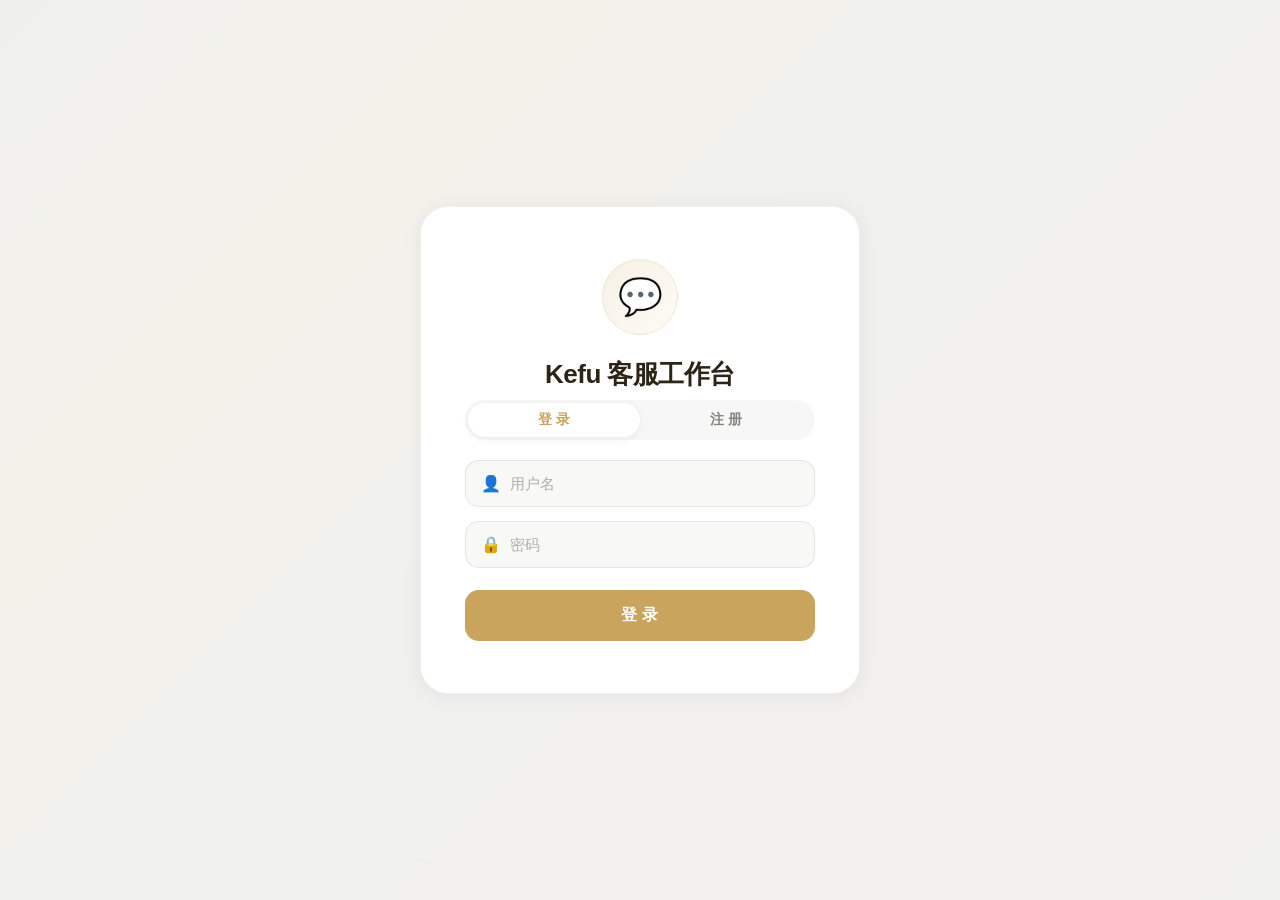
==== examples/console.html @ b8344b78 "feat: YSTI Glass UI 初版——三主题玻璃拟态 UI 体系 - assets/ysti-glass.css：完整三主题样式（玻璃/浅色/深色，114KB） - assets/liqui" ====
<!DOCTYPE html>
<html lang="zh-CN">
<head>
<meta charset="UTF-8">
<meta name="viewport" content="width=device-width, initial-scale=1.0">
<title>Kefu 客服工作台</title>
<style>

*,*::before,*::after{margin:0;padding:0;box-sizing:border-box}
:root{--glass-bg:rgba(255,255,255,0.45);--glass-bg-hover:rgba(255,255,255,0.65);--glass-border:rgba(255,255,255,0.5);--glass-blur:blur(28px);--glass-shadow:0 8px 40px rgba(0,0,0,0.08);--glass-shadow-hover:0 16px 56px rgba(0,0,0,0.12);--accent:#c8a45c;--accent2:#e8d5a3;--accent-glow:rgba(200,164,92,0.3);--teal:#6b9589;--teal-glow:rgba(107,149,137,0.25);--danger:#c4554d;--danger-glow:rgba(196,85,77,0.2);--text:#2c2416;--text-secondary:rgba(44,36,22,0.55);--text-dim:rgba(44,36,22,0.35);--bg:#f7f5f0;--radius:20px;--radius-sm:14px;--radius-xs:10px;--radius-pill:100px;--spring:cubic-bezier(0.34,1.56,0.64,1);--ease-out:cubic-bezier(0.16,1,0.3,1)}
html{scroll-behavior:smooth;font-family:-apple-system,BlinkMacSystemFont,"SF Pro Display","SF Pro Text","PingFang SC","Microsoft YaHei",sans-serif;-webkit-font-smoothing:antialiased;color:var(--text)}
body{background:var(--bg);overflow:hidden;height:100vh;line-height:1.5}
.login-overlay{position:fixed;inset:0;z-index:10000;display:flex;align-items:center;justify-content:center;background:rgba(247,245,240,0.75);backdrop-filter:blur(12px);-webkit-backdrop-filter:blur(12px);transition:opacity .45s ease,visibility .45s ease}
.login-overlay.hidden{opacity:0;visibility:hidden;pointer-events:none}
.login-panel{background:#fff;border:1px solid rgba(0,0,0,0.06);border-radius:28px;padding:52px 44px;width:100%;max-width:440px;text-align:center;box-shadow:0 2px 20px rgba(0,0,0,0.06);animation:panelIn .6s var(--spring)}
@keyframes panelIn{from{opacity:0;transform:translateY(28px) scale(.96)}to{opacity:1;transform:translateY(0) scale(1)}}
@keyframes fadeIn{from{opacity:0}to{opacity:1}}
.login-icon{width:76px;height:76px;margin:0 auto 20px;background:linear-gradient(135deg,rgba(200,164,92,.15),rgba(232,213,163,.1));border:1px solid rgba(200,164,92,.2);border-radius:50%;display:flex;align-items:center;justify-content:center;font-size:36px}
.login-panel h2{font-size:26px;font-weight:700;letter-spacing:-.02em;margin-bottom:6px}
.login-tabs{display:flex;gap:0;margin-bottom:20px;background:rgba(0,0,0,.03);border-radius:var(--radius-pill);padding:3px}
.login-tab{flex:1;padding:8px 0;border:none;background:transparent;border-radius:var(--radius-pill);font-size:14px;font-weight:600;cursor:pointer;color:var(--text-secondary);transition:all .3s ease;font-family:inherit}
.login-tab.active{background:#fff;color:var(--accent);box-shadow:0 2px 8px rgba(0,0,0,.06)}
.login-tab:hover:not(.active){color:var(--text)}
.login-error{font-size:13px;color:var(--danger);margin-bottom:12px;display:none}
.login-field{position:relative;margin-bottom:14px}
.login-field .field-icon{position:absolute;left:16px;top:50%;transform:translateY(-50%);font-size:16px;pointer-events:none;z-index:1}
.login-field input{width:100%;padding:14px 16px 14px 44px;background:#f8f8f7;border:1px solid rgba(0,0,0,.08);border-radius:var(--radius-sm);color:var(--text);font-size:15px;outline:none;transition:all .3s ease}
.login-field input:focus{border-color:rgba(200,164,92,.5);box-shadow:0 0 0 3px var(--accent-glow)}
.login-field input::placeholder{color:var(--text-dim)}
.login-btn{width:100%;padding:15px;background:var(--accent);color:#fff;border:none;border-radius:var(--radius-sm);font-size:16px;font-weight:700;cursor:pointer;letter-spacing:.02em;transition:all .3s var(--spring);margin-top:8px;font-family:inherit}
.login-btn:hover{background:var(--accent2);transform:translateY(-1px);box-shadow:0 4px 16px var(--accent-glow)}
.login-btn:active{transform:scale(.97)}
.login-hint{font-size:12px;color:var(--text-dim);margin-top:20px}
.app-container{display:flex;flex-direction:column;height:100vh;overflow:hidden;padding:0}
.topbar{position:relative;z-index:100;height:56px;display:flex;align-items:center;justify-content:space-between;padding:0 24px;background:rgba(255,255,255,.5);backdrop-filter:blur(30px) saturate(1.8);-webkit-backdrop-filter:blur(30px) saturate(1.8);flex-shrink:0}
.topbar-left{display:flex;align-items:center;gap:4px}
.topbar-logo{font-size:20px;font-weight:800;letter-spacing:-.02em;color:var(--accent);cursor:pointer;padding:6px 14px;border-radius:8px;text-decoration:none;transition:background .2s ease;user-select:none}
.topbar-logo:hover{background:rgba(0,0,0,.03)}
.topbar-nav{display:flex;align-items:center;gap:2px;margin-left:20px}
.topbar-nav-btn{display:flex;align-items:center;gap:4px;padding:5px 10px;border:none;background:transparent;border-radius:var(--radius-pill);font-size:12px;font-weight:500;color:var(--text-secondary);cursor:pointer;transition:all .3s ease;font-family:inherit;white-space:nowrap}
.topbar-nav-btn:hover{background:rgba(0,0,0,.03);color:var(--text)}
.topbar-nav-btn.active{background:rgba(200,164,92,.15);color:var(--accent);font-weight:700}
.topbar-nav-btn .badge{display:inline-flex;align-items:center;justify-content:center;min-width:18px;height:18px;padding:0 5px;border-radius:9px;background:var(--danger);color:#fff;font-size:10px;font-weight:700}
.topbar-right{display:flex;align-items:center;gap:10px;position:relative}
.topbar-balance{display:flex;align-items:center;gap:14px;padding:6px 16px;background:rgba(255,255,255,.45);backdrop-filter:blur(12px);-webkit-backdrop-filter:blur(12px);border:1px solid rgba(0,0,0,.06);border-radius:var(--radius-pill);font-size:13px;font-weight:600}
.topbar-balance .bal-item{display:flex;align-items:center;gap:4px}
.topbar-balance .bal-label{font-size:10px;color:var(--text-dim);font-weight:400}
.topbar-balance .bal-val{font-weight:700;color:var(--text)}
.bal-y{color:var(--accent)!important}
.bal-i{color:var(--teal)!important}
.icon-btn{width:36px;height:36px;border:none;background:rgba(255,255,255,.4);backdrop-filter:blur(8px);-webkit-backdrop-filter:blur(8px);border:1px solid rgba(0,0,0,.06);border-radius:50%;font-size:18px;cursor:pointer;display:flex;align-items:center;justify-content:center;transition:all .3s ease;position:relative}
.icon-btn:hover{background:rgba(255,255,255,.6);transform:scale(1.05)}
.icon-btn.has-notify::after{content:'';position:absolute;top:4px;right:4px;width:9px;height:9px;background:var(--danger);border-radius:50%;border:2px solid rgba(255,255,255,.8)}
.notify-dropdown{position:absolute;top:calc(100% + 8px);right:52px;background:rgba(255,255,255,.88);backdrop-filter:blur(40px) saturate(1.8);-webkit-backdrop-filter:blur(40px) saturate(1.8);border:1px solid rgba(255,255,255,.6);border-radius:var(--radius-sm);padding:6px 0;min-width:260px;max-height:360px;overflow-y:auto;box-shadow:0 12px 40px rgba(0,0,0,.1);opacity:0;visibility:hidden;transform:translateY(-8px);transition:all .25s var(--ease-out);z-index:101}
.notify-dropdown.show{opacity:1;visibility:visible;transform:translateY(0)}
.notify-item{display:flex;align-items:flex-start;gap:10px;padding:10px 16px;font-size:13px;color:var(--text);cursor:pointer;transition:background .2s ease;border-bottom:1px solid rgba(0,0,0,.03)}
.notify-item:hover{background:rgba(0,0,0,.02)}
.notify-item.unread{background:rgba(200,164,92,.06)}
.notify-dot{width:7px;height:7px;border-radius:50%;background:var(--accent);flex-shrink:0;margin-top:5px}
.notify-dot.read{background:transparent}
.notify-content{flex:1;min-width:0}
.notify-title{font-weight:600;font-size:13px;margin-bottom:2px}
.notify-desc{font-size:11px;color:var(--text-secondary);line-height:1.4}
.notify-time{font-size:10px;color:var(--text-dim);margin-top:3px}
.notify-empty{padding:24px;text-align:center;color:var(--text-dim);font-size:13px}
.user-badge{display:flex;align-items:center;gap:8px;padding:6px 14px 6px 6px;background:rgba(255,255,255,.2);backdrop-filter:blur(24px) saturate(1.2);-webkit-backdrop-filter:blur(24px) saturate(1.2);border:1px solid rgba(255,255,255,.35);border-radius:var(--radius-pill);cursor:pointer;transition:all .3s ease}
.user-badge:hover{background:rgba(255,255,255,.65);transform:translateY(-1px)}
.user-avatar{width:30px;height:30px;border-radius:50%;background:linear-gradient(135deg,#c8a45c,#e8d5a3);display:flex;align-items:center;justify-content:center;font-size:18px;color:#fff;flex-shrink:0}
.user-name{font-size:13px;font-weight:600;max-width:120px;overflow:hidden;text-overflow:ellipsis;white-space:nowrap}
.settings-dropdown{position:absolute;top:calc(100% + 8px);right:4px;background:rgba(255,255,255,.85);backdrop-filter:blur(40px) saturate(1.8);-webkit-backdrop-filter:blur(40px) saturate(1.8);border:1px solid rgba(255,255,255,.6);border-radius:var(--radius-sm);padding:6px 0;min-width:180px;box-shadow:0 12px 40px rgba(0,0,0,.1);opacity:0;visibility:hidden;transform:translateY(-8px);transition:all .25s var(--ease-out);z-index:101}
.settings-dropdown.show{opacity:1;visibility:visible;transform:translateY(0)}
.dropdown-item{display:flex;align-items:center;gap:10px;padding:10px 18px;font-size:14px;color:var(--text);cursor:pointer;transition:background .2s ease}
.dropdown-item:hover{background:rgba(0,0,0,.03)}
.dropdown-item.danger{color:var(--danger)}
.dropdown-item.danger:hover{background:rgba(196,85,77,.08)}
.dropdown-divider{height:1px;background:rgba(0,0,0,.06);margin:4px 0}
.main-layout{display:flex;flex:1;min-height:0;overflow:hidden}
.sidebar{width:220px;padding:20px 14px;background:rgba(255,255,255,.18);backdrop-filter:blur(44px) saturate(1.6);-webkit-backdrop-filter:blur(44px) saturate(1.6);display:flex;flex-direction:column;gap:6px;overflow-y:auto;flex-shrink:0}
.sidebar-title{font-size:11px;font-weight:700;text-transform:uppercase;letter-spacing:.06em;color:var(--text-dim);padding:0 10px;margin:8px 0 6px}
.game-btn{display:flex;align-items:center;gap:10px;padding:10px 14px;border:none;background:transparent;border-radius:var(--radius-xs);font-size:14px;font-weight:500;color:var(--text-secondary);cursor:pointer;transition:all .3s ease;font-family:inherit;text-align:left;width:100%}
.game-btn:hover{background:rgba(255,255,255,.42)!important;border-color:rgba(255,255,255,.55)!important;color:var(--text)!important;box-shadow:0 3px 14px rgba(0,0,0,.06)!important}
.game-btn.active{background:rgba(255,255,255,.48)!important;color:var(--accent)!important;font-weight:700!important;border-color:rgba(255,255,255,.55)!important;box-shadow:0 4px 16px rgba(0,0,0,.06)!important}
.game-btn .game-icon{font-size:18px}
.game-btn 
.game-btn:disabled{cursor:default;pointer-events:none}
.main-content{flex:1;padding:24px 32px;overflow-y:auto;min-width:0;scrollbar-gutter:stable}
.section-header{display:flex;align-items:center;gap:14px;margin-bottom:20px}
.oc-cart-entry{display:inline-flex;align-items:center;gap:6px;margin-left:auto;padding:8px 14px;border-radius:12px;border:1px solid rgba(0,0,0,.08);background:rgba(255,255,255,.45);backdrop-filter:blur(12px);-webkit-backdrop-filter:blur(12px);color:var(--text);font-size:13px;font-weight:600;font-family:inherit;cursor:pointer;flex-shrink:0;transition:all .2s}
.oc-cart-entry:hover{border-color:var(--accent);box-shadow:0 0 0 3px var(--accent-glow)}
.oc-cart-entry .oce-icon{font-size:15px;line-height:1}
body.light-mode .oc-cart-entry{background:rgba(0,0,0,.03);border-color:rgba(0,0,0,.08)}
body.dark-mode .oc-cart-entry{background:rgba(255,255,255,.06);border-color:rgba(255,255,255,.1);color:#e8e6e3}
.section-header-icon{font-size:28px;flex-shrink:0;width:44px;height:44px;display:flex;align-items:center;justify-content:center;background:rgba(255,255,255,.35);backdrop-filter:blur(12px);-webkit-backdrop-filter:blur(12px);border-radius:12px;border:1px solid rgba(255,255,255,.4)}
.section-title{font-size:20px;font-weight:700;letter-spacing:-.02em}
.section-subtitle{font-size:13px;color:var(--text-dim);margin-top:4px}
.hidden-view{display:none}#view-chat:not(.hidden-view){display:flex;flex-direction:column;height:100%}#chatActive{flex:1;min-height:0}

.search-bar{display:flex!important;align-items:center;gap:6px;margin-bottom:16px}
.search-input{flex:1!important;min-width:120px;padding:10px 16px;background:rgba(255,255,255,.25);border:1px solid rgba(0,0,0,.06);border-radius:var(--radius-pill);font-size:13px;color:var(--text);outline:none;font-family:inherit;transition:all .2s ease;height:42px;line-height:1.4;box-sizing:border-box}
.search-input:focus{border-color:rgba(200,164,92,.5);box-shadow:0 0 0 2px rgba(200,164,92,.15)}
.search-input::placeholder{color:var(--text-dim)}.search-btn{padding:10px 16px;background:rgba(200,164,92,.4);backdrop-filter:blur(10px);-webkit-backdrop-filter:blur(10px);color:#fff;border:1px solid rgba(255,255,255,.3);border-radius:var(--radius-pill);font-size:13px;font-weight:600;cursor:pointer;transition:all .2s ease;font-family:inherit;white-space:nowrap;height:42px;line-height:1.4;flex-shrink:0;box-sizing:border-box}
.search-btn:hover{background:rgba(200,164,92,.6);transform:translateY(-1px)}
.search-btn:active{transform:scale(.97)}
.filter-group{display:flex;gap:2px;flex-shrink:0!important;align-items:center}
.filter-select{display:none;padding:10px 32px 10px 14px;background:rgba(255,255,255,.4);backdrop-filter:blur(20px) saturate(1.6);-webkit-backdrop-filter:blur(20px) saturate(1.6);border:1px solid rgba(255,255,255,.55);border-radius:var(--radius-pill);font-size:12px;font-weight:600;color:var(--text);cursor:pointer;font-family:inherit;outline:none;appearance:none;-webkit-appearance:none;background-image:url("data:image/svg+xml,%3Csvg xmlns='http://www.w3.org/2000/svg' width='12' height='12' viewBox='0 0 12 12'%3E%3Cpath d='M2 4l4 4 4-4' stroke='%23888' stroke-width='1.8' fill='none' stroke-linecap='round' stroke-linejoin='round'/%3E%3C/svg%3E");background-repeat:no-repeat;background-position:right 10px center;transition:all .25s ease;box-shadow:0 2px 12px rgba(0,0,0,.05);box-sizing:border-box}
.filter-select:hover{border-color:rgba(200,164,92,.6);box-shadow:0 4px 20px rgba(200,164,92,.18);background:rgba(255,255,255,.6);transform:translateY(-1px)}
.filter-select:focus{border-color:var(--accent);box-shadow:0 0 0 3px var(--accent-glow)}
/* Custom Filter Dropdown */
.filter-dropdown{position:relative;flex-shrink:0!important;display:flex;align-items:center;height:42px}
.filter-dropdown-trigger{display:flex;align-items:center;gap:4px;padding:10px 10px;background:rgba(255,255,255,.4);backdrop-filter:blur(20px) saturate(1.6);-webkit-backdrop-filter:blur(20px) saturate(1.6);border:1px solid rgba(255,255,255,.55);border-radius:var(--radius-pill);font-size:13px;font-weight:600;color:var(--text);cursor:pointer;font-family:inherit;outline:none;transition:all .25s ease;box-shadow:0 2px 12px rgba(0,0,0,.05);white-space:nowrap;user-select:none;height:42px;line-height:1.4;box-sizing:border-box}
.filter-dropdown-trigger:hover{border-color:rgba(200,164,92,.5);box-shadow:0 4px 20px rgba(200,164,92,.15);background:rgba(255,255,255,.65);transform:translateY(-1px)}
.filter-dropdown.open .filter-dropdown-trigger{border-color:rgba(200,164,92,.5);box-shadow:0 4px 16px rgba(200,164,92,.15);background:rgba(255,255,255,.55)}
.filter-dropdown-arrow{font-size:10px;color:var(--text-dim);transition:transform .25s ease;line-height:1;display:inline-flex;align-items:center}
.filter-dropdown.open .filter-dropdown-arrow{transform:rotate(180deg)}
.filter-dropdown-menu{position:absolute;top:calc(100% + 6px);left:0;min-width:100%;background:rgba(255,255,255,.55);backdrop-filter:blur(44px) saturate(2);-webkit-backdrop-filter:blur(44px) saturate(2);border:1px solid rgba(255,255,255,.6);border-radius:var(--radius-sm);padding:6px;box-shadow:0 12px 40px rgba(0,0,0,.1);opacity:0;visibility:hidden;transform:translateY(-6px);transition:all .25s var(--ease-out);z-index:999;overflow:hidden}
.filter-dropdown.open .filter-dropdown-menu{opacity:1;visibility:visible;transform:translateY(0)}
.filter-dropdown-item{padding:8px 14px;font-size:12px;font-weight:500;color:var(--text);cursor:pointer;border-radius:6px;transition:all .15s ease;white-space:nowrap}
.filter-dropdown-item:hover{background:rgba(200,164,92,.12);color:#b8943a}
.filter-dropdown-item.active{background:rgba(200,164,92,.18);color:#b8943a;font-weight:700}
body.dark-mode .filter-dropdown-trigger{background:rgba(255,255,255,0.1)!important;backdrop-filter:blur(20px) saturate(1.6)!important;-webkit-backdrop-filter:blur(20px) saturate(1.6)!important;border:1px solid rgba(255,255,255,0.2)!important;color:rgba(232,230,227,0.9)!important;box-shadow:0 2px 12px rgba(0,0,0,.2)!important}
body.dark-mode .filter-dropdown-trigger:hover{border-color:rgba(200,164,92,.5)!important}
body.dark-mode .filter-dropdown-menu{background:rgba(38,38,42,.95)!important;border:1px solid rgba(255,255,255,0.15)!important;box-shadow:0 12px 40px rgba(0,0,0,.4)!important}
body.dark-mode .filter-dropdown-item{color:rgba(232,230,227,0.8)!important}
body.dark-mode .filter-dropdown-item:hover{background:rgba(200,164,92,.15)!important}
body.dark-mode .filter-dropdown-item.active{background:rgba(200,164,92,.22)!important}





.order-grid{display:grid;grid-template-columns:repeat(auto-fill,minmax(340px,1fr));gap:16px}
.order-card{background:rgba(255,255,255,.45);backdrop-filter:blur(20px);-webkit-backdrop-filter:blur(20px);border:1px solid rgba(255,255,255,.5);border-radius:var(--radius);padding:20px;transition:transform .3s var(--spring),box-shadow .3s ease;position:relative;display:flex;flex-direction:column}
.order-card:hover{transform:translateY(-2px);box-shadow:var(--glass-shadow-hover)}
.order-card.urgent{border-color:rgba(196,85,77,.3);background:rgba(255,240,238,.5)}
.urgent-badge{position:absolute;top:12px;right:12px;padding:3px 10px;background:var(--danger);color:#fff;font-size:11px;font-weight:700;border-radius:var(--radius-pill)}
.game-tag{display:inline-block;font-size:11px;padding:2px 8px;background:rgba(200,164,92,.15);color:var(--accent);border-radius:6px;font-weight:600;margin-bottom:8px}
.order-title{font-size:16px;font-weight:700;margin-bottom:6px}
.order-desc{font-size:13px;color:var(--text-secondary);margin-bottom:10px;line-height:1.5}
.order-meta{display:flex;flex-wrap:wrap;gap:6px;margin-bottom:12px}
.order-tag{font-size:11px;padding:3px 8px;background:rgba(0,0,0,.04);border-radius:6px;color:var(--text-secondary)}
.order-footer{display:flex;align-items:center;justify-content:space-between;padding-top:12px;border-top:1px solid rgba(0,0,0,.04)}
.order-price{font-size:22px;font-weight:700;color:var(--accent)}
.order-deadline{font-size:12px;color:var(--text-dim)}
.btn-accept{padding:7px 18px;border-radius:var(--radius-pill);font-size:13px;font-weight:600;cursor:pointer;background:rgba(107,149,137,.5);backdrop-filter:blur(10px);-webkit-backdrop-filter:blur(10px);color:#fff;border:1px solid rgba(255,255,255,.3);transition:all .3s var(--spring);font-family:inherit}
.btn-accept:hover{background:rgba(107,149,137,.7);transform:translateY(-2px);box-shadow:0 6px 20px var(--teal-glow)}
.btn-accept:active{transform:scale(.95)}
.price-grid{display:grid;grid-template-columns:repeat(auto-fill,minmax(300px,1fr));gap:16px}
.svc-card{background:rgba(255,255,255,.45);backdrop-filter:blur(20px);-webkit-backdrop-filter:blur(20px);border:1px solid rgba(255,255,255,.5);border-radius:var(--radius);padding:20px;display:flex;align-items:center;gap:14px;transition:transform .3s var(--spring),box-shadow .3s ease;cursor:pointer}
.svc-card:hover{transform:translateY(-2px);box-shadow:var(--glass-shadow-hover)}

.svc-card-info{flex:1;min-width:0}
.svc-card-name{font-size:17px;font-weight:600;margin-bottom:4px;color:#c8a45c}
.svc-card-desc{font-size:13px;color:var(--text-secondary);line-height:1.4}
.svc-card-btn{padding:10px 22px;border-radius:var(--radius-pill);font-size:13px;font-weight:600;cursor:pointer;background:rgba(200,164,92,.45);backdrop-filter:blur(8px);-webkit-backdrop-filter:blur(8px);color:var(--accent);border:1px solid rgba(200,164,92,.3);transition:all .3s var(--spring);font-family:inherit;white-space:nowrap;flex-shrink:0}
.svc-card-btn:hover{background:rgba(200,164,92,.7);color:#fff;border-color:rgba(200,164,92,.5);transform:translateY(-1px);box-shadow:0 4px 16px var(--accent-glow)}
.cart-list{display:flex;flex-direction:column;gap:12px}
.cart-item{display:flex;align-items:center;gap:14px;background:rgba(255,255,255,.45);backdrop-filter:blur(20px);-webkit-backdrop-filter:blur(20px);border:1px solid rgba(255,255,255,.5);border-radius:var(--radius);padding:16px 20px}.cart-item:hover{box-shadow:inset 0 0 0 1px rgba(255,255,255,0.6),0 8px 28px rgba(0,0,0,0.06)}
.cart-item .ci-icon{font-size:24px;flex-shrink:0}
.cart-item .ci-info{flex:1;min-width:0}
.cart-item .ci-name{font-size:15px;font-weight:600}
.cart-item .ci-tier{font-size:12px;color:var(--text-dim);margin-top:2px}
.cart-item .ci-game{font-size:11px;color:var(--accent);margin-top:2px}
.cart-item .ci-price{font-size:18px;font-weight:700;color:var(--accent);min-width:70px;text-align:right}
.cart-qty{display:flex;align-items:center;gap:0;border-radius:var(--radius-xs);overflow:hidden;border:1px solid rgba(0,0,0,.08)}
.cart-qty button{width:30px;height:30px;border:none;background:rgba(0,0,0,.03);cursor:pointer;font-size:16px;display:flex;align-items:center;justify-content:center;color:var(--text);font-family:inherit}
.cart-qty button:hover{background:rgba(0,0,0,.06)}
.cart-qty span{width:32px;text-align:center;font-weight:600;font-size:14px}
.cart-edit-btn{height:32px;padding:0 12px;border:none;background:transparent;cursor:pointer;font-size:13px;font-weight:600;color:var(--accent);border-radius:var(--radius-pill);transition:all .2s;display:flex;align-items:center;justify-content:center;white-space:nowrap}
.cart-edit-btn:hover{background:rgba(99,125,255,.15);transform:translateY(-1px)}
.cart-remove{width:32px;height:32px;border:none;background:transparent;cursor:pointer;font-size:18px;color:var(--text-dim);border-radius:50%;display:flex;align-items:center;justify-content:center;transition:all .2s ease}
.cart-remove:hover{background:rgba(196,85,77,.1);color:var(--danger)}
.cart-footer{display:flex;align-items:center;justify-content:space-between;margin-top:20px;padding:18px 24px;background:rgba(255,255,255,.45);backdrop-filter:blur(20px);-webkit-backdrop-filter:blur(20px);border:1px solid rgba(255,255,255,.5);border-radius:var(--radius)}
.cart-total-label{font-size:13px;color:var(--text-secondary);margin-bottom:2px}
.total-price{font-size:26px;font-weight:700;color:var(--accent);letter-spacing:-.03em}
.btn-checkout{padding:12px 36px;border-radius:var(--radius-pill);font-size:15px;font-weight:700;cursor:pointer;background:rgba(200,164,92,.5);backdrop-filter:blur(10px);-webkit-backdrop-filter:blur(10px);color:#fff;border:1px solid rgba(255,255,255,.3);transition:all .3s var(--spring);font-family:inherit}
.btn-checkout:hover{background:rgba(200,164,92,.7);transform:translateY(-2px);box-shadow:0 8px 24px var(--accent-glow)}
.btn-checkout:active{transform:scale(.95)}
.publish-form{background:rgba(255,255,255,.5);backdrop-filter:blur(24px) saturate(1.6);-webkit-backdrop-filter:blur(24px) saturate(1.6);border:1px solid rgba(255,255,255,.6);border-radius:var(--radius);padding:28px;max-width:640px;box-shadow:0 8px 40px rgba(0,0,0,.06)}
.form-group{margin-bottom:16px}
.form-group label{display:block;font-size:12px;font-weight:600;text-transform:uppercase;letter-spacing:.05em;color:var(--text-dim);margin-bottom:6px}
.form-group input,.form-group textarea,.form-group select{width:100%;padding:12px 16px;background:rgba(255,255,255,.6);border:1px solid rgba(0,0,0,.08);border-radius:var(--radius-xs);color:var(--text);font-size:14px;outline:none;font-family:inherit;resize:vertical;transition:border-color .3s ease,box-shadow .3s ease}
.form-group input:focus,.form-group textarea:focus,.form-group select:focus{border-color:rgba(200,164,92,.5);box-shadow:0 0 0 3px var(--accent-glow)}
#profileModal input[type=password]{width:100%;padding:7px 10px;font-size:13px;background:rgba(255,255,255,.45);backdrop-filter:blur(12px);-webkit-backdrop-filter:blur(12px);border:1px solid rgba(255,255,255,.5);border-radius:10px;outline:none;transition:all .25s ease;color:var(--text);font-family:inherit}
#profileModal input[type=password]:focus{border-color:rgba(200,164,92,.5);box-shadow:0 0 0 3px var(--accent-glow)}
.form-row{display:grid;grid-template-columns:1fr 1fr;gap:14px}
.btn-save,.btn-submit{width:100%;padding:14px;border-radius:var(--radius-sm);font-size:15px;font-weight:700;cursor:pointer;color:#fff;border:1px solid rgba(255,255,255,.3);font-family:inherit;transition:all .3s var(--spring);letter-spacing:.02em}
.btn-save{background:rgba(200,164,92,.55);backdrop-filter:blur(12px);-webkit-backdrop-filter:blur(12px);box-shadow:0 4px 20px rgba(200,164,92,.2)}
.btn-submit{background:rgba(107,149,137,.55);backdrop-filter:blur(12px);-webkit-backdrop-filter:blur(12px)}
.btn-save:hover,.btn-submit:hover{transform:translateY(-2px);box-shadow:0 8px 30px rgba(0,0,0,.15)}
.btn-save:hover{background:rgba(200,164,92,.7)}
.btn-submit:hover{background:rgba(107,149,137,.7)}
.btn-save:active,.btn-submit:active{transform:translateY(0) scale(.97)}
.btn-pwd{background:rgba(107,149,137,.55)!important;backdrop-filter:blur(12px)!important;-webkit-backdrop-filter:blur(12px)!important;box-shadow:0 4px 20px rgba(107,149,137,.2)!important;margin-top:10px!important}
.empty-state{text-align:center;padding:56px 24px;color:var(--text-dim)}
.empty-icon{font-size:44px;margin-bottom:14px;opacity:.5}
.empty-state p{font-size:15px;margin-bottom:6px}
.empty-hint{font-size:13px;color:var(--text-dim);opacity:.7}
.toast{position:fixed;top:24px;left:50%;transform:translateX(-50%);z-index:10001;padding:12px 24px;border-radius:var(--radius-pill);font-size:14px;font-weight:600;background:rgba(255,255,255,.8);backdrop-filter:blur(30px);-webkit-backdrop-filter:blur(30px);border:1px solid var(--glass-border);color:var(--text);box-shadow:0 8px 32px rgba(0,0,0,.1);animation:toastIn .4s var(--spring);pointer-events:none;white-space:nowrap}
@keyframes toastIn{from{opacity:0;transform:translateX(-50%) translateY(-16px)}to{opacity:1;transform:translateX(-50%) translateY(0)}}
.modal-overlay{position:fixed;inset:0;z-index:9999;display:flex;align-items:center;justify-content:center;background:rgba(247,245,240,.6);backdrop-filter:blur(8px);-webkit-backdrop-filter:blur(8px);animation:fadeIn .3s ease}
.modal-panel{background:rgba(255,255,255,.3);backdrop-filter:blur(40px) saturate(1.8);-webkit-backdrop-filter:blur(40px) saturate(1.8);border:1px solid rgba(255,255,255,.6);border-radius:28px;padding:40px;width:100%;max-width:460px;text-align:center;box-shadow:0 24px 80px rgba(0,0,0,.08);animation:panelIn .5s var(--spring);max-height:90vh;overflow-y:auto}
.modal-panel.wide{max-width:520px;text-align:left}
.modal-icon{font-size:44px;margin-bottom:12px}
.modal-panel h3{font-size:20px;font-weight:700;margin-bottom:6px}
.modal-detail{font-size:14px;color:var(--text-secondary);margin-bottom:20px}
.modal-amount{font-size:28px;font-weight:700;color:var(--accent);margin-bottom:20px}
.modal-btns{display:flex;gap:10px;justify-content:center}
.btn-cancel{padding:11px 24px;border-radius:var(--radius-pill);font-size:14px;font-weight:600;cursor:pointer;background:rgba(0,0,0,.03);border:1px solid rgba(0,0,0,.08);color:var(--text);transition:all .3s ease;font-family:inherit}
.btn-cancel:hover{background:rgba(0,0,0,.06)}
.btn-confirm{padding:11px 24px;border-radius:var(--radius-pill);font-size:14px;font-weight:600;cursor:pointer;background:rgba(107,149,137,.5);backdrop-filter:blur(10px);-webkit-backdrop-filter:blur(10px);color:#fff;border:1px solid rgba(255,255,255,.3);transition:all .3s var(--spring);font-family:inherit}
.btn-confirm:hover{background:rgba(107,149,137,.7);transform:translateY(-2px);box-shadow:0 6px 24px var(--teal-glow)}
.btn-confirm:active{transform:scale(.95)}
.avatar-picker{display:flex;align-items:center;gap:16px;margin-bottom:6px}
.avatar-preview{width:64px;height:64px;border-radius:50%;background:linear-gradient(135deg,#c8a45c,#e8d5a3);display:flex;align-items:center;justify-content:center;font-size:28px;font-weight:700;color:#fff;flex-shrink:0}
.avatar-emoji-grid{display:flex;flex-wrap:wrap;gap:6px}
.avatar-emoji{width:32px;height:32px;border-radius:50%;display:flex;align-items:center;justify-content:center;font-size:15px;cursor:pointer;border:2px solid transparent;transition:all .2s ease}
.avatar-emoji:hover{background:rgba(200,164,92,.15);transform:scale(1.1)}
.avatar-emoji.selected{border-color:var(--accent);background:rgba(200,164,92,.15)}
.username-row{display:flex;align-items:center;gap:10px}
.username-row input{flex:1}
.username-status{font-size:12px;font-weight:600;white-space:nowrap;padding:4px 10px;border-radius:6px}
.username-status.available{color:#4a9;background:rgba(68,170,153,.1)}
.username-status.taken{color:var(--danger);background:rgba(196,85,77,.1)}
.username-status.checking{color:var(--text-dim);background:rgba(0,0,0,.03)}
.profile-divider{height:1px;background:rgba(0,0,0,.05);margin:20px 0}
.profile-form{display:flex;flex-direction:column}
.svc-detail-panel{max-width:560px!important}
.svc-detail-header{display:flex;align-items:center;gap:14px;margin-bottom:16px}
.svc-detail-icon{width:56px;height:56px;border-radius:var(--radius-sm);background:rgba(200,164,92,.1);display:flex;align-items:center;justify-content:center;font-size:28px;flex-shrink:0}
.tier-select-list{display:flex;flex-direction:column;gap:8px}
.tier-option{display:flex;align-items:center;justify-content:space-between;padding:12px 16px;background:rgba(255,255,255,.5);border:2px solid rgba(0,0,0,.05);border-radius:var(--radius-xs);cursor:pointer;transition:all .2s ease}
.tier-option:hover{border-color:rgba(200,164,92,.3);background:rgba(200,164,92,.05)}
.tier-option.selected{border-color:rgba(200,164,92,.6);background:rgba(200,164,92,.12);font-weight:600}
.tier-opt-label{font-size:14px;font-weight:500}
.tier-opt-price{font-size:16px;font-weight:700;color:var(--accent)}
.qty-control{display:inline-flex;align-items:center;gap:0;border-radius:var(--radius-xs);overflow:hidden;border:1px solid rgba(0,0,0,.08)}
.qty-btn{width:36px;height:36px;border:none;background:rgba(0,0,0,.03);cursor:pointer;font-size:18px;display:flex;align-items:center;justify-content:center;color:var(--text);font-family:inherit}
.qty-btn:hover{background:rgba(0,0,0,.06)}
.qty-control span{width:40px;text-align:center;font-weight:600;font-size:14px}
.order-center-layout{display:flex;gap:20px;height:100%}
.oc-sidebar{width:180px;display:flex;flex-direction:column;gap:4px;flex-shrink:0}
.oc-filter-title{font-size:11px;font-weight:700;text-transform:uppercase;letter-spacing:.06em;color:var(--text-dim);padding:0 4px;margin:16px 0 6px}
.oc-filter-title:first-child{margin-top:0}
.oc-dropdown{position:relative}
.oc-dropdown-trigger{display:flex;align-items:center;justify-content:space-between;padding:9px 12px;background:rgba(255,255,255,.4);backdrop-filter:blur(10px);-webkit-backdrop-filter:blur(10px);border:1px solid rgba(0,0,0,.08);border-radius:var(--radius-xs);font-size:13px;font-weight:500;color:var(--text);cursor:pointer;transition:all .2s ease;user-select:none}
.oc-dropdown-trigger:hover{border-color:rgba(200,164,92,.3);background:rgba(255,255,255,.22)}
.oc-dropdown-arrow{font-size:10px;color:var(--text-dim);transition:transform .25s ease}
.oc-dropdown.open .oc-dropdown-arrow{transform:rotate(180deg)}
.oc-dropdown.open .oc-dropdown-trigger{border-color:var(--accent);box-shadow:0 0 0 3px var(--accent-glow)}
.oc-dropdown-menu{position:absolute;background:rgba(255,255,255,.94);backdrop-filter:blur(30px) saturate(1.8);-webkit-backdrop-filter:blur(30px) saturate(1.8);border:1px solid rgba(255,255,255,.6);border-radius:var(--radius-xs);padding:4px;box-shadow:0 12px 40px rgba(0,0,0,.12);opacity:0;visibility:hidden;transform:translateY(-6px);transition:all .2s var(--ease-out);z-index:9999;min-width:150px}
.oc-dropdown.open .oc-dropdown-menu{opacity:1;visibility:visible;transform:translateY(0)}
.oc-dropdown-item{padding:9px 12px;border-radius:var(--radius-xs);font-size:13px;font-weight:500;color:var(--text-secondary);cursor:pointer;transition:all .15s ease;white-space:nowrap}
.oc-dropdown-item:hover{background:rgba(200,164,92,.08);color:var(--accent)}
.oc-dropdown-item.active{background:rgba(200,164,92,.12);color:var(--accent);font-weight:700}
.oc-filter-btn{display:flex;align-items:center;gap:8px;width:100%;padding:10px 14px;border:none;background:transparent;border-radius:var(--radius-pill);font-size:13px;font-weight:500;color:var(--text-secondary);cursor:pointer;transition:all .2s ease;font-family:inherit;text-align:left}
.oc-filter-btn:hover{background:rgba(0,0,0,.03);color:var(--text)}
.oc-filter-btn.active{background:rgba(200,164,92,.12);color:var(--accent);font-weight:700}
.oc-content{flex:1;min-width:0}
.oc-section-title{font-size:14px;font-weight:700;color:var(--text-dim);margin:20px 0 10px}
.oc-section-title:first-child{margin-top:0}
.oc-order-list{display:flex;flex-direction:column;gap:10px}
.oc-order-item{display:flex;align-items:center;gap:14px;background:rgba(255,255,255,.28);backdrop-filter:blur(36px) saturate(1.4);-webkit-backdrop-filter:blur(36px) saturate(1.4);border:1px solid rgba(255,255,255,.38);border-radius:var(--radius-sm);padding:14px 18px}
.oc-order-game{font-size:11px;font-weight:700;color:var(--accent);margin-bottom:2px}
.oc-order-title{font-size:15px;font-weight:600}
.oc-order-info{flex:1;min-width:0}
.oc-order-meta{font-size:12px;color:var(--text-dim);margin-top:2px}
.oc-order-status{font-size:12px;font-weight:700;padding:4px 10px;border-radius:var(--radius-pill);white-space:nowrap}
.status-open{background:rgba(107,149,137,.15);color:var(--teal)}
.status-accepted{background:rgba(200,164,92,.15);color:var(--accent)}
.status-completed{background:rgba(100,200,100,.15);color:#4a9}.status-reviewing{background:rgba(200,164,92,.15);color:var(--accent)}
.status-refunded{background:rgba(0,0,0,.06);color:var(--text-dim)}
.oc-order-price{font-size:16px;font-weight:700;color:var(--accent);min-width:60px;text-align:right}
.btn-refund{padding:5px 14px;border-radius:var(--radius-pill);font-size:12px;font-weight:600;cursor:pointer;background:rgba(196,85,77,.4);backdrop-filter:blur(8px);-webkit-backdrop-filter:blur(8px);color:#fff;border:1px solid rgba(196,85,77,.2);transition:all .3s var(--spring);font-family:inherit;white-space:nowrap;margin-left:8px}
.btn-refund:hover{background:rgba(196,85,77,.6);box-shadow:0 4px 12px var(--danger-glow)}
.btn-complete{padding:5px 14px;border-radius:var(--radius-pill);font-size:12px;font-weight:600;cursor:pointer;background:rgba(68,170,153,.4);backdrop-filter:blur(8px);-webkit-backdrop-filter:blur(8px);color:#fff;border:1px solid rgba(68,170,153,.2);transition:all .3s var(--spring);font-family:inherit;white-space:nowrap;margin-left:8px}
.btn-complete:hover{background:rgba(68,170,153,.6);box-shadow:0 4px 12px rgba(68,170,153,.25)}.btn-confirm2{padding:6px 14px;border-radius:var(--radius-pill);font-size:12px;font-weight:600;cursor:pointer;background:rgba(68,170,153,.5);backdrop-filter:blur(10px);-webkit-backdrop-filter:blur(10px);color:#fff;border:1px solid rgba(255,255,255,.3);transition:all .3s var(--spring);font-family:inherit;margin-left:8px}.btn-confirm2:hover{background:rgba(68,170,153,.7);transform:translateY(-1px)}.btn-reject2{padding:6px 14px;border-radius:var(--radius-pill);font-size:12px;font-weight:600;cursor:pointer;background:rgba(196,85,77,.15);color:var(--danger);border:1px solid rgba(196,85,77,.2);transition:all .2s ease;font-family:inherit;margin-left:6px}.btn-reject2:hover{background:rgba(196,85,77,.25)}
.recharge-grid{display:grid;grid-template-columns:repeat(auto-fill,minmax(180px,1fr));gap:16px;margin-bottom:24px}
.recharge-card{background:rgba(255,255,255,.45);backdrop-filter:blur(20px);-webkit-backdrop-filter:blur(20px);border:2px solid rgba(255,255,255,.5);border-radius:var(--radius);padding:24px;text-align:center;cursor:pointer;transition:all .3s var(--spring)}
.recharge-card:hover{transform:translateY(-2px);box-shadow:var(--glass-shadow-hover);border-color:rgba(200,164,92,.4)}
.recharge-card.selected{border-color:var(--accent);background:rgba(200,164,92,.12)}
.recharge-card .rc-amount{font-size:28px;font-weight:700;color:var(--accent);margin-bottom:4px}
.recharge-card .rc-label{font-size:13px;color:var(--text-dim)}
.recharge-custom{display:flex;gap:12px;align-items:flex-end;max-width:480px;margin-top:20px}
.recharge-custom .form-group{flex:1;margin-bottom:0}
.btn-recharge{padding:12px 32px;border-radius:var(--radius-pill);font-size:14px;font-weight:700;cursor:pointer;background:rgba(200,164,92,.55);backdrop-filter:blur(12px);-webkit-backdrop-filter:blur(12px);color:#fff;border:1px solid rgba(255,255,255,.3);transition:all .3s var(--spring);font-family:inherit;white-space:nowrap}
.btn-recharge:hover{background:rgba(200,164,92,.7);transform:translateY(-2px);box-shadow:0 6px 24px var(--accent-glow)}
.btn-recharge:active{transform:scale(.95)}
.withdraw-section{background:rgba(255,255,255,.45);backdrop-filter:blur(20px);-webkit-backdrop-filter:blur(20px);border:1px solid rgba(255,255,255,.5);border-radius:var(--radius);padding:24px;margin-top:24px}
.withdraw-section h4{font-size:16px;font-weight:700;margin-bottom:6px}
.withdraw-section p{font-size:13px;color:var(--text-dim);margin-bottom:16px}
.withdraw-row{display:flex;gap:12px;align-items:flex-end}.withdraw-row .form-group{flex:1;margin-bottom:0}.withdraw-row .btn-recharge{height:44px;align-self:flex-end;margin-bottom:0}
.fee-notice{font-size:13px;color:var(--teal);margin-bottom:16px;padding:8px 12px;background:rgba(107,149,137,.08);border-radius:var(--radius-xs);line-height:1.6}

/* === WebGL + Glass + Glow === */
html{background:transparent}
body{background:linear-gradient(135deg,#b0c8f0 0%,#f0d8c0 25%,#b8d8f0 50%,#d8c0f0 75%,#c0d0f0 100%)!important;background-attachment:fixed!important}
#liquid-glass-bg{display:none !important}
:root{--glass-blur-strong:blur(60px) saturate(2);--glass-blur:blur(40px) saturate(1.8);--glass-highlight:rgba(255,255,255,0.6);--edge-bright:rgba(255,255,255,0.9);--bg:#e3dfd8}
.login-overlay{z-index:10000!important}
.toast{z-index:10001!important}
.settings-dropdown,.notify-dropdown{z-index:101!important}
.login-overlay{background:rgba(245,243,238,0.92)!important;backdrop-filter:blur(20px);-webkit-backdrop-filter:blur(20px)}
.modal-panel{backdrop-filter:var(--glass-blur-strong);-webkit-backdrop-filter:var(--glass-blur-strong);border:1px solid rgba(255,255,255,0.6);box-shadow:0 8px 32px rgba(0,0,0,0.05);background:rgba(255,255,255,0.42)}
.modal-overlay{background:rgba(0,0,0,0.25);backdrop-filter:blur(12px);-webkit-backdrop-filter:blur(12px)}
.login-panel{background:#fff!important;border:1px solid rgba(0,0,0,0.06)!important;box-shadow:0 2px 20px rgba(0,0,0,0.06)!important}
.order-card,.svc-card{transition:transform 0.35s cubic-bezier(0.22,0.61,0.36,1),box-shadow 0.3s ease}.order-card:hover,.svc-card:hover{box-shadow:inset 0 0 0 2px rgba(255,255,255,0.8),0 16px 48px rgba(0,0,0,0.07)}
.order-card:hover,.svc-card:hover{transform:translateY(-2px)}
/* Glass panels */
.sidebar{background:rgba(255,255,255,.35);backdrop-filter:blur(50px) saturate(1.8)!important;-webkit-backdrop-filter:blur(50px) saturate(1.8)!important;border:1px solid rgba(255,255,255,.55)!important;border-radius:20px!important;margin:12px 6px 12px 12px!important;box-shadow:0 8px 32px rgba(0,0,0,.04);position:relative!important;z-index:1!important}
.sidebar::before{content:"";position:absolute;top:0;left:8px;right:8px;height:1px;background:linear-gradient(90deg,transparent,rgba(255,255,255,.85),transparent);opacity:.5;z-index:1;pointer-events:none}
.topbar{background:rgba(255,255,255,.32);backdrop-filter:blur(50px) saturate(1.8)!important;-webkit-backdrop-filter:blur(50px) saturate(1.8)!important;border:1px solid rgba(255,255,255,.5)!important;border-radius:20px!important;margin:12px 12px 0 12px!important;box-shadow:0 8px 32px rgba(0,0,0,.04)}.topbar::before{content:"";position:absolute;top:0;left:12px;right:12px;height:1px;background:linear-gradient(90deg,transparent,rgba(255,255,255,.85),transparent);opacity:.45;z-index:1;pointer-events:none}
.game-btn{width:100%!important;border:1px solid rgba(255,255,255,.35)!important;background:rgba(255,255,255,.22)!important;border-radius:10px!important;padding:12px 14px!important;margin-bottom:2px}
.game-btn:hover{background:rgba(255,255,255,.5)!important;border-color:rgba(255,255,255,.7)!important;box-shadow:0 4px 20px rgba(0,0,0,.06)}
.game-btn.active{background:rgba(255,255,255,.4)!important;backdrop-filter:blur(36px) saturate(1.8)!important;-webkit-backdrop-filter:blur(36px) saturate(1.8)!important;border-color:rgba(255,255,255,.6)!important;color:#b8860b!important;font-weight:700!important}
.topbar-nav-btn{border:1px solid rgba(255,255,255,.35)!important;background:rgba(255,255,255,.25)!important;backdrop-filter:blur(24px) saturate(1.2)!important;-webkit-backdrop-filter:blur(24px) saturate(1.2)!important;color:var(--text)!important;font-size:12px!important;padding:6px 12px!important;white-space:nowrap!important}
.topbar-nav-btn:hover{background:rgba(255,255,255,.45)!important;border-color:rgba(255,255,255,.55)!important;box-shadow:0 4px 16px rgba(0,0,0,.06);color:var(--text)!important}
.topbar-nav-btn.active{background:rgba(232,184,48,.28)!important;backdrop-filter:blur(36px) saturate(1.6)!important;-webkit-backdrop-filter:blur(36px) saturate(1.6)!important;border-color:rgba(232,184,48,.4)!important;color:#a07008!important;font-weight:700!important}
.icon-btn{border:1px solid rgba(255,255,255,.35);background:rgba(255,255,255,.2);backdrop-filter:blur(14px);-webkit-backdrop-filter:blur(14px)}
.oc-filter-btn{border-color:rgba(255,255,255,.4)!important;background:rgba(255,255,255,.3)!important}
.oc-filter-btn:hover{background:rgba(255,255,255,.5)!important;border-color:rgba(255,255,255,.6)!important}
.oc-filter-btn.active{background:rgba(232,184,48,.35)!important;color:#a07008!important;border-color:rgba(232,184,48,.5)!important}
/* Layout z-index fix */
.main-layout{position:relative!important;z-index:3!important;overflow:visible!important}
.main-content{position:relative!important;z-index:3!important;background:rgba(255,255,255,.22);backdrop-filter:blur(44px) saturate(1.6)!important;-webkit-backdrop-filter:blur(44px) saturate(1.6)!important;border:1px solid rgba(255,255,255,.45)!important;border-radius:20px!important;margin:12px 12px 12px 6px!important;box-shadow:0 8px 32px rgba(0,0,0,.04);overflow-y:auto!important}.main-content::before{content:"";position:absolute;top:0;left:12px;right:12px;height:1px;background:linear-gradient(90deg,transparent,rgba(255,255,255,.7),transparent);opacity:.35;z-index:1;pointer-events:none}
/* Glass glow — single global cursor */
#cursorGlow{position:fixed;inset:0;pointer-events:none;z-index:9999}
.price-card{transition:box-shadow 0.35s ease}
.qty-btn{border:1px solid rgba(255,255,255,.4)!important;background:rgba(255,255,255,.3)!important;border-radius:8px!important;cursor:pointer;width:36px!important;height:36px!important;display:flex!important;align-items:center!important;justify-content:center!important;font-size:18px!important;font-weight:600!important;color:var(--text)!important;transition:all .2s ease!important;font-family:inherit!important}
.qty-btn:hover{background:rgba(255,255,255,.5)!important;border-color:rgba(255,255,255,.7)!important;box-shadow:0 4px 16px rgba(0,0,0,.06)!important}
.tier-option{border:1px solid rgba(255,255,255,.4)!important;background:rgba(255,255,255,.25)!important;backdrop-filter:blur(16px) saturate(1.5)!important;-webkit-backdrop-filter:blur(16px) saturate(1.5)!important;border-radius:12px!important}
.tier-option:hover{border-color:rgba(200,164,92,.5)!important;background:rgba(200,164,92,.18)!important}
.tier-option.selected{border-color:rgba(200,164,92,.7)!important;background:rgba(200,164,92,.28)!important;font-w document.getElementById('chatMessages').innerHTML = '';
 lastMsgTime = null;
 renderConversations();
emFont,"Segoe UI",sans-serif}


/* === Light Mode Overrides === */
body.light-mode{background:#f7f5f0!important} body.light-mode .search-input{background:#fff!important;border:1px solid rgba(0,0,0,.12)!important} body.light-mode .search-btn{background:linear-gradient(135deg,#c8a45c,#e8d5a3)!important;border:none!important;color:#fff!important;backdrop-filter:none!important;-webkit-backdrop-filter:none!important} body.light-mode .search-input::placeholder{color:rgba(0,0,0,.35)!important}
body.light-mode .login-overlay{background:rgba(247,245,240,0.75)!important;backdrop-filter:none!important;-webkit-backdrop-filter:none!important}

 
body.light-mode .modal-panel{background:rgba(255,255,255,.92)!important;backdrop-filter:none!important;-webkit-backdrop-filter:none!important;border:1px solid rgba(0,0,0,.08)!important;box-shadow:0 16px 48px rgba(0,0,0,.12)!important}
body.light-mode .glass-panel{box-shadow:none!important}
body.light-mode #cursorGlow{display:none!important}
body.light-mode .game-btn{background:transparent!important;border:1px solid transparent!important;backdrop-filter:none!important;-webkit-backdrop-filter:none!important;color:var(--text-secondary)!important;box-shadow:none!important}
body.light-mode .game-btn:hover{background:rgba(0,0,0,.04)!important;border-color:rgba(0,0,0,.06)!important;color:var(--text)!important}
body.light-mode .game-btn.active{background:rgba(200,164,92,.12)!important;color:var(--accent)!important;border-color:rgba(200,164,92,.3)!important}
body.light-mode .topbar-nav-btn{background:transparent!important;border:1px solid transparent!important;backdrop-filter:none!important;-webkit-backdrop-filter:none!important;color:var(--text-secondary)!important}
body.light-mode .topbar-nav-btn:hover{background:rgba(0,0,0,.04)!important;border-color:rgba(0,0,0,.06)!important;color:var(--text)!important;box-shadow:none!important}
body.light-mode .topbar-nav-btn.active{background:rgba(200,164,92,.14)!important;color:var(--accent)!important;border-color:rgba(200,164,92,.3)!important;box-shadow:none!important}
body.light-mode .order-card,.light-mode .svc-card,.light-mode .cart-item,.light-mode .recharge-card{background:rgba(255,255,255,.92)!important;backdrop-filter:none!important;-webkit-backdrop-filter:none!important;border:1px solid rgba(0,0,0,.06)!important}
body.light-mode .oc-order-item{background:rgba(255,255,255,.9)!important;backdrop-filter:none!important;-webkit-backdrop-filter:none!important;border:1px solid rgba(0,0,0,.06)!important;border-radius:var(--radius-sm)!important;box-shadow:0 1px 4px rgba(0,0,0,.03)!important}
body.light-mode .btn-accept,.light-mode .btn-confirm,.light-mode .btn-checkout,.light-mode .btn-submit,.light-mode .btn-save,.light-mode .btn-recharge{background:linear-gradient(135deg,#c8a45c,#e8d5a3)!important;border:none!important;color:#fff!important}
body.light-mode .btn-cancel{background:rgba(0,0,0,.04)!important;border:none!important}
body.light-mode .btn-cancel:hover{background:rgba(0,0,0,.08)!important}
body.light-mode .publish-form{background:rgba(255,255,255,.8)!important;box-shadow:0 2px 16px rgba(0,0,0,.04)!important;border:1px solid rgba(0,0,0,.06)!important}
body.light-mode .settings-dropdown,.light-mode .notify-dropdown{background:rgba(255,255,255,.95)!important;backdrop-filter:none!important;-webkit-backdrop-filter:none!important;box-shadow:0 8px 32px rgba(0,0,0,.12)!important}
body.light-mode .topbar-balance,.light-mode .user-badge{background:rgba(0,0,0,.03)!important;backdrop-filter:none!important;-webkit-backdrop-filter:none!important;border:1px solid rgba(0,0,0,.06)!important}
body.light-mode .icon-btn{background:rgba(0,0,0,.04)!important;border:1px solid rgba(0,0,0,.06)!important}
body.light-mode .icon-btn:hover{background:rgba(0,0,0,.08)!important}
body.light-mode .qty-btn{background:rgba(0,0,0,.04)!important;border:1px solid rgba(0,0,0,.08)!important}
body.light-mode .tier-option{background:rgba(0,0,0,.02)!important;border:1px solid rgba(0,0,0,.06)!important}
body.light-mode .tier-option:hover{background:rgba(200,164,92,.08)!important}
body.light-mode .tier-option.selected{background:rgba(200,164,92,.15)!important}
body.light-mode .price-card{background:rgba(0,0,0,.03)!important}
body.light-mode #profileModal input[type=password]{background:rgba(0,0,0,.03)!important;backdrop-filter:none!important;-webkit-backdrop-filter:none!important;border:1px solid rgba(0,0,0,.08)!important}
body.light-mode .form-group input,.light-mode .form-group textarea,.light-mode .form-group select{background:rgba(0,0,0,.03)!important;backdrop-filter:none!important;-webkit-backdrop-filter:none!important;border:1px solid rgba(0,0,0,.08)!important}

body.light-mode canvas{display:none!important}
body.light-mode .oc-dropdown-trigger{background:rgba(0,0,0,.03)!important;backdrop-filter:none!important;-webkit-backdrop-filter:none!important;border:1px solid rgba(0,0,0,.08)!important}
body.light-mode .oc-dropdown-trigger:hover{background:rgba(0,0,0,.06)!important}
body.light-mode .oc-dropdown-menu{background:rgba(255,255,255,.95)!important;backdrop-filter:none!important;-webkit-backdrop-filter:none!important;border:1px solid rgba(0,0,0,.08)!important;border-top:none!important;box-shadow:0 8px 24px rgba(0,0,0,.1)!important}
body.light-mode .oc-dropdown-item:hover{background:rgba(0,0,0,.04)!important}
body.light-mode .section-header-icon{background:rgba(0,0,0,.04)!important;backdrop-filter:none!important;-webkit-backdrop-filter:none!important;border:1px solid rgba(0,0,0,.06)!important}

.search-bar .search-input{flex:1!important;min-width:120px!important}


body.light-mode .filter-dropdown-trigger{background:rgba(255,255,255,.6)!important;backdrop-filter:none!important;-webkit-backdrop-filter:none!important;border:1px solid rgba(0,0,0,.08)!important;color:var(--text)!important;box-shadow:0 1px 4px rgba(0,0,0,.04)!important}
body.light-mode .filter-dropdown-trigger:hover{border-color:rgba(200,164,92,.5)!important;background:rgba(255,255,255,.85)!important}
body.light-mode .filter-dropdown-menu{position:absolute!important;background:rgba(255,255,255,.96)!important;backdrop-filter:none!important;-webkit-backdrop-filter:none!important;border:1px solid rgba(0,0,0,.08)!important;box-shadow:0 8px 32px rgba(0,0,0,.1)!important}
body.light-mode .filter-dropdown-item{color:var(--text)!important}
body.light-mode .filter-dropdown-item:hover{background:rgba(0,0,0,.04)!important}
body.light-mode .filter-dropdown-item.active{background:rgba(200,164,92,.12)!important;color:var(--accent)!important;font-weight:600!important}
.search-bar>.filter-group{gap:1px!important}.filter-dropdown-trigger{padding:6px 10px!important}.filter-dropdown-trigger .filter-dropdown-arrow{margin-left:2px!important}body.dark-mode{background:#1c1c1e!important;--text:#e8e6e3;--text-secondary:rgba(232,230,227,0.55);--text-dim:rgba(232,230,227,0.35);--bg:#1c1c1e;--accent:#d4b87a;--accent2:#f0e0b8}
body.dark-mode .login-overlay{background:rgba(18,18,20,0.85)!important;backdrop-filter:blur(12px)!important;-webkit-backdrop-filter:blur(12px)!important}
body.dark-mode .login-panel{background:rgba(38,38,42,0.7)!important;backdrop-filter:blur(40px) saturate(1.8)!important;-webkit-backdrop-filter:blur(40px) saturate(1.8)!important;border:1px solid rgba(255,255,255,0.1)!important;box-shadow:0 24px 80px rgba(0,0,0,0.4)!important}
body.dark-mode .login-field input{background:rgba(255,255,255,0.06)!important;border:1px solid rgba(255,255,255,0.1)!important;color:#e8e6e3!important}
body.dark-mode .login-field input::placeholder{color:rgba(232,230,227,0.35)!important}
body.dark-mode .login-tabs{background:rgba(255,255,255,0.04)!important}
body.dark-mode .login-tab{color:rgba(232,230,227,0.5)!important}
body.dark-mode .login-tab.active{background:rgba(255,255,255,0.1)!important;color:var(--accent)!important}
body.dark-mode .topbar{background:rgba(28,28,30,0.85)!important;backdrop-filter:blur(30px) saturate(1.8)!important;-webkit-backdrop-filter:blur(30px) saturate(1.8)!important;border:1px solid rgba(255,255,255,0.1)!important;border-radius:20px!important;margin:12px 12px 0 12px!important;box-shadow:0 8px 32px rgba(0,0,0,.2)}
body.dark-mode .sidebar{background:rgba(28,28,30,0.7)!important;backdrop-filter:blur(44px) saturate(1.6)!important;-webkit-backdrop-filter:blur(44px) saturate(1.6)!important;border:1px solid rgba(255,255,255,0.1)!important;border-radius:20px!important;margin:12px 6px 12px 12px!important;box-shadow:0 8px 32px rgba(0,0,0,.2)} body.dark-mode .main-content{background:rgba(28,28,30,0.7)!important;backdrop-filter:blur(44px) saturate(1.6)!important;-webkit-backdrop-filter:blur(44px) saturate(1.6)!important;border:1px solid rgba(255,255,255,0.08)!important;border-radius:20px!important;margin:12px 12px 12px 6px!important;box-shadow:0 8px 32px rgba(0,0,0,.2)}
body.dark-mode .modal-panel{background:rgba(38,38,42,0.8)!important;backdrop-filter:blur(40px) saturate(1.8)!important;-webkit-backdrop-filter:blur(40px) saturate(1.8)!important;border:1px solid rgba(255,255,255,0.1)!important;box-shadow:0 16px 48px rgba(0,0,0,0.4)!important}
body.dark-mode .glass-panel{background:rgba(38,38,42,0.35)!important;backdrop-filter:blur(40px) saturate(1.6)!important;-webkit-backdrop-filter:blur(40px) saturate(1.6)!important;border:1px solid rgba(255,255,255,0.1)!important}
body.dark-mode #cursorGlow{opacity:0.6!important}
body.dark-mode .game-btn{background:transparent!important;border:1px solid transparent!important;color:rgba(232,230,227,0.55)!important;box-shadow:none!important}
body.dark-mode .game-btn:hover{background:rgba(255,255,255,0.06)!important;border-color:rgba(255,255,255,0.1)!important;color:#e8e6e3!important}
body.dark-mode .toast{background:rgba(38,38,42,0.95)!important;backdrop-filter:blur(30px)!important;-webkit-backdrop-filter:blur(30px)!important;border:1px solid rgba(255,255,255,0.12)!important;color:#e8e6e3!important;box-shadow:0 8px 32px rgba(0,0,0,0.5)!important}
body.dark-mode .game-btn.active{background:rgba(212,184,122,0.15)!important;color:var(--accent)!important;border-color:rgba(212,184,122,0.3)!important}
body.dark-mode .topbar-nav-btn{background:transparent!important;border:1px solid transparent!important;color:rgba(232,230,227,0.55)!important}
body.dark-mode .topbar-nav-btn:hover{background:rgba(255,255,255,0.06)!important;border-color:rgba(255,255,255,0.1)!important;color:#e8e6e3!important;box-shadow:none!important}
body.dark-mode .topbar-nav-btn.active{background:rgba(212,184,122,0.15)!important;color:var(--accent)!important;border-color:rgba(212,184,122,0.3)!important;box-shadow:none!important}
body.dark-mode .order-card,.dark-mode .svc-card,.dark-mode .cart-item,.dark-mode .recharge-card{background:rgba(38,38,42,0.7)!important;backdrop-filter:blur(20px) saturate(1.4)!important;-webkit-backdrop-filter:blur(20px) saturate(1.4)!important;border:1px solid rgba(212,184,122,0.2)!important}
body.dark-mode .order-card:hover,.dark-mode .svc-card:hover{box-shadow:inset 0 0 0 2px rgba(212,184,122,0.8),0 0 30px rgba(212,184,122,0.25),0 16px 48px rgba(0,0,0,0.3)}body.dark-mode .oc-order-item{background:rgba(38,38,42,0.7)!important;backdrop-filter:blur(20px) saturate(1.4)!important;-webkit-backdrop-filter:blur(20px) saturate(1.4)!important;border:1px solid rgba(212,184,122,0.2)!important}body.dark-mode .oc-order-item:hover{box-shadow:inset 0 0 0 2px rgba(212,184,122,0.8),0 0 25px rgba(212,184,122,0.2),0 8px 28px rgba(0,0,0,0.3)}body.dark-mode .oc-order-title{color:#e8e6e3!important}body.dark-mode .oc-order-meta{color:rgba(232,230,227,0.55)!important}body.dark-mode .oc-order-game{color:#d4b87a!important}body.dark-mode .oc-order-price{color:#d4b87a!important}

body.dark-mode .btn-accept,.dark-mode .btn-confirm,.dark-mode .btn-checkout,.dark-mode .btn-submit,.dark-mode .btn-save,.dark-mode .btn-recharge{background:rgba(212,184,122,0.15)!important;border:1px solid rgba(212,184,122,0.3)!important;color:#d4b87a!important}
body.dark-mode .btn-cancel{background:rgba(255,255,255,0.06)!important;border:1px solid rgba(255,255,255,0.1)!important;color:rgba(232,230,227,0.7)!important}body.dark-mode .btn-accept:hover,.dark-mode .btn-confirm:hover,.dark-mode .btn-checkout:hover,.dark-mode .btn-submit:hover,.dark-mode .btn-save:hover,.dark-mode .btn-recharge:hover{background:rgba(212,184,122,0.35)!important;border-color:rgba(212,184,122,0.65)!important;color:#fff!important;transform:translateY(-2px);box-shadow:0 6px 20px rgba(212,184,122,0.25)}
body.dark-mode .btn-cancel:hover{background:rgba(255,255,255,0.12)!important}
body.dark-mode .publish-form{background:rgba(38,38,42,0.6)!important;box-shadow:0 2px 16px rgba(0,0,0,0.2)!important;border:1px solid rgba(255,255,255,0.08)!important}
body.dark-mode .settings-dropdown,.dark-mode .notify-dropdown{background:rgba(38,38,42,0.9)!important;backdrop-filter:blur(40px) saturate(1.8)!important;-webkit-backdrop-filter:blur(40px) saturate(1.8)!important;box-shadow:0 8px 32px rgba(0,0,0,0.4)!important;border:1px solid rgba(255,255,255,0.1)!important}
body.dark-mode .dropdown-item{color:rgba(232,230,227,0.7)!important}
body.dark-mode .dropdown-item:hover{background:rgba(255,255,255,0.06)!important}
body.dark-mode .topbar-balance,.dark-mode .user-badge{background:rgba(255,255,255,0.06)!important;border:1px solid rgba(255,255,255,0.1)!important}
body.dark-mode .icon-btn{background:rgba(255,255,255,0.06)!important;border:1px solid rgba(255,255,255,0.1)!important;color:rgba(232,230,227,0.7)!important}
body.dark-mode .icon-btn:hover{background:rgba(255,255,255,0.12)!important}
body.dark-mode .withdraw-section{background:rgba(38,38,42,0.7)!important;backdrop-filter:blur(20px) saturate(1.4)!important;-webkit-backdrop-filter:blur(20px) saturate(1.4)!important;border:1px solid rgba(212,184,122,0.2)!important}
body.dark-mode .withdraw-section h4{color:#e8e6e3!important}
body.dark-mode .withdraw-section p{color:rgba(232,230,227,0.55)!important}
body.dark-mode .withdraw-section .form-group input{background:rgba(255,255,255,0.06)!important;border:1px solid rgba(255,255,255,0.1)!important;color:#e8e6e3!important}
body.dark-mode .withdraw-section .form-group label{color:rgba(232,230,227,0.55)!important}

body.dark-mode .qty-btn{background:rgba(255,255,255,0.06)!important;border:1px solid rgba(255,255,255,0.1)!important;color:rgba(232,230,227,0.7)!important}
body.dark-mode .tier-option{background:rgba(255,255,255,0.04)!important;border:1px solid rgba(255,255,255,0.08)!important;color:rgba(232,230,227,0.7)!important}
body.dark-mode .tier-option:hover{background:rgba(212,184,122,0.12)!important}
body.dark-mode .tier-option.selected{background:rgba(212,184,122,0.2)!important}
body.dark-mode .price-card{background:rgba(255,255,255,0.06)!important}
body.dark-mode #profileModal input[type=password]{background:rgba(255,255,255,0.06)!important;border:1px solid rgba(255,255,255,0.1)!important;color:#e8e6e3!important}
body.dark-mode .form-group input,.dark-mode .form-group textarea,.dark-mode .form-group select{background:rgba(255,255,255,0.06)!important;border:1px solid rgba(255,255,255,0.1)!important;color:#e8e6e3!important}
body.dark-mode .search-input{background:rgba(255,255,255,0.06)!important;border:1px solid rgba(255,255,255,0.1)!important;color:#e8e6e3!important}
body.dark-mode .search-input::placeholder{color:rgba(232,230,227,0.35)!important} body.dark-mode .search-btn{background:rgba(200,164,92,.3)!important;color:#e8e6e3!important;border:1px solid rgba(255,255,255,.2)!important} body.dark-mode .filter-select{background:rgba(255,255,255,0.1)!important;backdrop-filter:blur(20px) saturate(1.6)!important;-webkit-backdrop-filter:blur(20px) saturate(1.6)!important;border:1px solid rgba(255,255,255,0.2)!important;color:rgba(232,230,227,0.9)!important;box-shadow:0 2px 12px rgba(0,0,0,.2)!important}
body.dark-mode .oc-dropdown-trigger{background:rgba(255,255,255,0.06)!important;border:1px solid rgba(255,255,255,0.1)!important;color:rgba(232,230,227,0.7)!important}
body.dark-mode .oc-dropdown-trigger:hover{background:rgba(255,255,255,0.12)!important}
body.dark-mode .oc-dropdown-menu{background:rgba(38,38,42,0.95)!important;backdrop-filter:blur(40px) saturate(1.8)!important;-webkit-backdrop-filter:blur(40px) saturate(1.8)!important;border:1px solid rgba(255,255,255,0.1)!important;box-shadow:0 8px 24px rgba(0,0,0,0.4)!important}
body.dark-mode .oc-dropdown-item{color:rgba(232,230,227,0.7)!important}
body.dark-mode .oc-dropdown-item:hover{background:rgba(255,255,255,0.06)!important}
body.dark-mode .section-header-icon{background:rgba(255,255,255,0.08)!important;border:1px solid rgba(255,255,255,0.12)!important;color:#e8e6e3!important}
body.dark-mode .login-icon{background:linear-gradient(135deg,rgba(212,184,122,0.15),rgba(240,224,184,0.1))!important;border:1px solid rgba(212,184,122,0.2)!important}
body.dark-mode .login-hint{color:rgba(232,230,227,0.35)!important}
body.dark-mode .empty-state{color:rgba(232,230,227,0.4)!important}
body.dark-mode .order-title{color:#e8e6e3!important} body.dark-mode .section-title{color:#e8e6e3!important}
body.dark-mode .order-desc{color:rgba(232,230,227,0.6)!important}
body.dark-mode .order-meta,.dark-mode .order-footer{color:rgba(232,230,227,0.4)!important}
body.dark-mode .dropdown-divider{background:rgba(255,255,255,0.06)!important}
body.dark-mode .profile-divider{background:rgba(255,255,255,0.08)!important}
body.dark-mode .section-subtitle{color:rgba(232,230,227,0.6)!important}
body.dark-mode .topbar-logo{color:var(--accent)!important}
body.dark-mode .topbar-logo:hover{background:rgba(255,255,255,0.04)!important}
body.dark-mode .cart-footer{background:rgba(38,38,42,0.7)!important;backdrop-filter:blur(20px) saturate(1.4)!important;-webkit-backdrop-filter:blur(20px) saturate(1.4)!important;border:1px solid rgba(255,255,255,0.08)!important}
body.dark-mode .notify-dropdown{background:rgba(38,38,42,0.9)!important;backdrop-filter:blur(40px) saturate(1.8)!important;-webkit-backdrop-filter:blur(40px) saturate(1.8)!important;box-shadow:0 8px 32px rgba(0,0,0,0.4)!important;border:1px solid rgba(255,255,255,0.1)!important}
body.dark-mode .notify-empty{color:rgba(232,230,227,0.35)!important}
body.dark-mode canvas{opacity:0.4!important}
/* Chat Styles - Glass Panel */
.chat-layout{display:none}
.chat-empty-state{flex:1;display:flex;align-items:center;justify-content:center;color:var(--text-dim);font-size:15px;flex-direction:column;gap:10px;min-height:300px;background:rgba(255,255,255,.15);backdrop-filter:blur(30px);-webkit-backdrop-filter:blur(30px);border-radius:16px;margin:6px;border:1px solid rgba(255,255,255,.3);box-shadow:inset 0 1px 0 rgba(255,255,255,.4)}
.chat-empty-icon{font-size:56px;opacity:0.3}
.chat-main-header{padding:16px 24px;background:rgba(255,255,255,.2);backdrop-filter:blur(30px) saturate(1.8);-webkit-backdrop-filter:blur(30px) saturate(1.8);border:1px solid rgba(255,255,255,.4);font-weight:700;font-size:16px;display:flex;align-items:center;gap:14px;border-radius:14px;flex-shrink:0;margin-bottom:6px}#chatActive{border-radius:16px;overflow:visible;background:rgba(255,255,255,.12);backdrop-filter:blur(50px) saturate(2);-webkit-backdrop-filter:blur(50px) saturate(2);border:1px solid rgba(255,255,255,.6);box-shadow:0 0 60px rgba(255,255,255,.4),0 0 30px rgba(255,255,255,.2),0 8px 48px rgba(0,0,0,.1),inset 0 1px 0 rgba(255,255,255,.8);padding:6px}
.chat-main-header .chat-contact-avatar{width:44px;height:44px;font-size:22px;border-radius:50%;background:rgba(255,255,255,.5);display:flex;align-items:center;justify-content:center;flex-shrink:0}
.chat-messages-glass{flex:1;overflow-y:auto;padding:16px 20px;display:flex;flex-direction:column;gap:6px;min-height:0;background:rgba(255,255,255,.2);backdrop-filter:blur(30px) saturate(1.8);-webkit-backdrop-filter:blur(30px) saturate(1.8);border-radius:14px;margin:6px;border:1px solid rgba(255,255,255,.4)}
.chat-msg-wrap{display:flex;margin-bottom:4px}
.chat-msg-wrap.sent{justify-content:flex-end}
.chat-msg-wrap.received{justify-content:flex-start}
.chat-msg{display:flex;max-width:68%;gap:8px}
.chat-msg.sent{flex-direction:row-reverse}
.chat-msg.sent .chat-msg-avatar{display:none}
.chat-msg.received{flex-direction:row}
.chat-msg-avatar{width:36px;height:36px;border-radius:50%;background:rgba(255,255,255,.35);display:flex;align-items:center;justify-content:center;font-size:16px;flex-shrink:0;align-self:flex-start}
.chat-msg-body{display:flex;flex-direction:column}
.chat-msg-bubble{position:relative;padding:10px 14px;border-radius:14px;font-size:14px;line-height:1.5;word-break:break-word;max-width:100%}
.chat-msg.sent .chat-msg-bubble{background:rgba(200,164,92,.25);color:var(--text);border:1px solid rgba(200,164,92,.2)}
.chat-msg.received .chat-msg-bubble{background:rgba(255,255,255,.5);color:var(--text);border:1px solid rgba(0,0,0,.06);backdrop-filter:blur(12px);-webkit-backdrop-filter:blur(12px)}
.chat-msg.system{justify-content:center;max-width:100%}
.chat-msg.system .chat-msg-bubble{background:rgba(0,0,0,.04);color:var(--text-dim);font-size:12px;padding:6px 14px;border-radius:4px;text-align:center}
.chat-msg.system .chat-msg-time{display:none}
.chat-msg-time{font-size:11px;color:var(--text-dim);margin-top:2px;padding:0 4px}
.chat-time-divider{text-align:center;margin:12px 0;font-size:11px;color:var(--text-dim)}
.chat-time-divider span{background:rgba(0,0,0,.05);padding:4px 12px;border-radius:10px}
.chat-input-area{display:flex;gap:10px;align-items:flex-end;padding:12px 20px;background:rgba(255,255,255,.2);backdrop-filter:blur(30px) saturate(1.8);-webkit-backdrop-filter:blur(30px) saturate(1.8);border:1px solid rgba(255,255,255,.4);border-radius:14px;flex-shrink:0;margin-top:6px}
.chat-input-area textarea{flex:1;padding:10px 16px;border-radius:20px;border:1px solid rgba(0,0,0,.1);font-size:14px;resize:none;overflow:hidden;max-height:120px;min-height:40px;outline:none;font-family:inherit;background:rgba(255,255,255,.55);color:var(--text);transition:all .2s}
.chat-input-area textarea:focus{border-color:rgba(200,164,92,.4);box-shadow:0 0 0 3px rgba(200,164,92,.1)}
.chat-input-area button{padding:10px 22px;border-radius:20px;border:none;background:var(--accent);color:#fff;font-weight:600;font-size:14px;cursor:pointer;flex-shrink:0;transition:all .2s ease;font-family:inherit}
.chat-input-area button:hover{background:var(--accent2);transform:translateY(-1px);box-shadow:0 4px 12px var(--accent-glow)}
.chat-input-area button:active{transform:scale(.97)}
/* Sidebar Chat */
.chat-sidebar-search{padding:2px 0;margin-bottom:4px}
.chat-sidebar-search input{width:100%;padding:8px 10px;border-radius:8px;border:1px solid rgba(0,0,0,.08);font-size:12px;background:rgba(255,255,255,.35);outline:none;color:var(--text);font-family:inherit}
.chat-sidebar-search input:focus{border-color:rgba(200,164,92,.4)}
.chat-contact-list{flex:1;overflow-y:auto;display:flex;flex-direction:column;gap:1px}
.chat-contact-item{display:flex;align-items:center;gap:10px;padding:10px 10px;cursor:pointer;transition:all .15s;border-radius:10px;position:relative}
.chat-contact-item:hover{background:rgba(255,255,255,.4);backdrop-filter:blur(16px);-webkit-backdrop-filter:blur(16px);border-color:rgba(255,255,255,.5);box-shadow:0 2px 12px rgba(200,164,92,.08),inset 0 1px 0 rgba(255,255,255,.4)}
.chat-contact-item.active{background:rgba(200,164,92,.18);backdrop-filter:blur(16px);-webkit-backdrop-filter:blur(16px);border-color:rgba(200,164,92,.35);box-shadow:0 2px 16px rgba(200,164,92,.12),inset 0 1px 0 rgba(255,255,255,.3)}
.chat-contact-avatar{width:38px;height:38px;border-radius:50%;background:rgba(255,255,255,.4);display:flex;align-items:center;justify-content:center;font-size:18px;flex-shrink:0;overflow:hidden;color:var(--text)}
.chat-contact-info{flex:1;min-width:0}
.chat-contact-name{font-size:13px;font-weight:600;color:var(--text);white-space:nowrap;overflow:hidden;text-overflow:ellipsis}
.chat-contact-preview{font-size:11px;color:var(--text-dim);white-space:nowrap;overflow:hidden;text-overflow:ellipsis;margin-top:2px}
.chat-contact-meta{text-align:right;flex-shrink:0;display:flex;flex-direction:column;align-items:flex-end;gap:3px;min-width:36px}
.chat-contact-time{font-size:10px;color:var(--text-dim)}
.chat-contact-badge{background:var(--danger);color:#fff;border-radius:10px;min-width:18px;height:18px;display:flex;align-items:center;justify-content:center;font-size:10px;font-weight:600;padding:0 5px;line-height:1}
.chat-main{flex:1;display:flex;flex-direction:column;min-width:0}
body.dark-mode .chat-layout{background:rgba(30,30,32,.95)!important;border:1px solid rgba(255,255,255,.08)!important}
body.dark-mode .chat-sidebar{background:#1e1e20!important;border-right-color:rgba(255,255,255,.06)!important}
body.dark-mode .chat-sidebar-header{background:#1e1e20!important;border-bottom-color:rgba(255,255,255,.06)!important;color:#e8e6e3!important}
body.dark-mode .chat-sidebar-search{background:#1e1e20!important;border-bottom-color:rgba(255,255,255,.06)!important}
body.dark-mode .chat-sidebar-search input{background:rgba(255,255,255,.06)!important;border-color:rgba(255,255,255,.1)!important;color:#e8e6e3!important}
body.dark-mode .chat-sidebar-search input:focus{border-color:rgba(200,164,92,.5)!important;background:rgba(255,255,255,.08)!important}
body.dark-mode .chat-contact-list{background:#1e1e20!important}
body.dark-mode .chat-contact-item{border-bottom-color:rgba(255,255,255,.04)!important}
body.dark-mode .chat-contact-item:hover{background:rgba(255,255,255,.04)!important}
body.dark-mode .chat-contact-item.active{background:rgba(200,164,92,.15)!important}
body.dark-mode .chat-contact-name{color:#e8e6e3!important}
body.dark-mode .chat-contact-preview{color:rgba(232,230,227,.45)!important}
body.dark-mode .chat-contact-time{color:rgba(232,230,227,.35)!important}
body.dark-mode .chat-main{background:#161618!important} body.dark-mode .chat-messages-glass{background:rgba(30,30,34,.8)!important;backdrop-filter:blur(24px) saturate(1.4)!important;-webkit-backdrop-filter:blur(24px) saturate(1.4)!important;border:1px solid rgba(255,255,255,.12)!important;border-radius:14px!important;box-shadow:0 4px 24px rgba(0,0,0,.4),0 2px 8px rgba(200,164,92,.06),inset 0 1px 0 rgba(255,255,255,.08)!important} body.dark-mode #chatActive{overflow:visible!important;padding:4px!important;background:rgba(24,24,28,.8)!important;backdrop-filter:blur(40px) saturate(1.6)!important;-webkit-backdrop-filter:blur(40px) saturate(1.6)!important;border:1px solid rgba(255,255,255,.1)!important;box-shadow:0 8px 40px rgba(0,0,0,.4),inset 0 1px 0 rgba(255,255,255,.08)!important}
body.dark-mode .chat-main-header{background:rgba(30,30,34,.75)!important;backdrop-filter:blur(24px) saturate(1.4)!important;-webkit-backdrop-filter:blur(24px) saturate(1.4)!important;border:1px solid rgba(255,255,255,.12)!important;border-radius:14px!important;color:#e8e6e3!important;box-shadow:0 4px 24px rgba(0,0,0,.4),0 2px 8px rgba(200,164,92,.06),inset 0 1px 0 rgba(255,255,255,.08)!important}
body.dark-mode .chat-msg.received .chat-msg-bubble{background:#2c2c2e!important;color:#e8e6e3!important}
body.dark-mode .chat-msg.sent .chat-msg-bubble{background:rgba(200,164,92,.35)!important;color:#e8e6e3!important;border:1px solid rgba(200,164,92,.25)!important}
body.dark-mode .chat-input-area{background:rgba(30,30,34,.8)!important;backdrop-filter:blur(24px) saturate(1.4)!important;-webkit-backdrop-filter:blur(24px) saturate(1.4)!important;border:1px solid rgba(255,255,255,.12)!important;border-radius:14px!important;box-shadow:0 4px 24px rgba(0,0,0,.4),0 2px 8px rgba(200,164,92,.06),inset 0 1px 0 rgba(255,255,255,.08)!important}
body.dark-mode .chat-input-area textarea{background:rgba(255,255,255,.06)!important;color:#e8e6e3!important}
body.dark-mode .chat-input-area textarea:focus{background:rgba(255,255,255,.08)!important;box-shadow:0 0 0 2px rgba(200,164,92,.2)!important}
body.dark-mode .chat-start-search-results{background:#2c2c2e!important;border-color:rgba(255,255,255,.1)!important}
body.dark-mode .chat-start-search-item{color:#e8e6e3!important;border-bottom-color:rgba(255,255,255,.04)!important}
body.dark-mode .chat-start-search-item:hover{background:rgba(255,255,255,.06)!important}
body.dark-mode .chat-time-divider span{background:rgba(255,255,255,.06)!important;color:rgba(232,230,227,.4)!important}

/* === Force search bar layout consistency across all themes === */
.search-bar{display:flex!important;flex-wrap:nowrap!important;align-items:center!important;gap:6px!important;margin-bottom:16px!important}
.search-bar .search-input{flex:1 1 auto!important;min-width:120px!important;max-width:none!important;width:auto!important}
.search-bar .filter-group{display:flex!important;flex-wrap:nowrap!important;flex-shrink:0!important;gap:1px!important;align-items:center!important;width:auto!important}
.search-bar .filter-dropdown{flex-shrink:0!important;width:auto!important;position:relative!important}
.search-bar .filter-dropdown-trigger{padding:6px 10px!important;white-space:nowrap!important;height:42px!important;box-sizing:border-box!important}
body .filter-dropdown-menu,
body.light-mode .filter-dropdown-menu,
body.dark-mode .filter-dropdown-menu{position:absolute!important;top:calc(100% + 6px)!important;left:0!important}
/* === Light mode search bar visual alignment === */
body.light-mode .search-bar{gap:4px!important}
body.light-mode .filter-group{gap:0!important}
body.light-mode .filter-dropdown-trigger{border:1px solid rgba(0,0,0,.05)!important;background:rgba(255,255,255,.7)!important;box-shadow:none!important}


/* ================================================================
   H5 MOBILE LAYOUT (max-width: 820px)
   Clean rebuild - all mobile overrides in one @media block
   ================================================================ */

/* --- Desktop defaults: hide mobile-only elements --- */
.mobile-bottom-nav,
.mobile-only,
.chat-back-btn,
.chat-mobile-sidebar,
.mobile-game-picker,
.mobile-game-sheet { display: none; }

/* ================================================================
   MOBILE MEDIA QUERY
   ================================================================ */
@media (max-width: 820px) {

  /* ---- Root & Body ---- */
  :root {
    --m-topbar-h: 48px;
    --m-nav-h: 60px;
    --m-radius: 14px;
  }
  body {
    height: 100vh;
    height: 100dvh;
    overflow: hidden;
  }

  /* ---- App Container (flex column: topbar | content | nav) ---- */
  .app-container {
    position: fixed !important;
    top: 0 !important;
    left: 0 !important;
    right: 0 !important;
    width: 100% !important;
    margin: 0 !important;
    padding: 0 !important;
    display: flex !important;
    flex-direction: column !important;
    height: 100vh !important;
    height: 100dvh !important;
    overflow: hidden !important;
  }
  #cursorGlow { display: none !important; }

  /* ---- Topbar (compact) ---- */
  .topbar {
    height: var(--m-topbar-h) !important;
    padding: 4px 10px !important;
    margin: 6px 8px 0 8px !important;
    border-radius: 16px !important;
    flex-shrink: 0 !important;
    background: rgba(255,255,255,.4) !important;
    backdrop-filter: blur(20px) saturate(1.6) !important;
    -webkit-backdrop-filter: blur(20px) saturate(1.6) !important;
    border: 1px solid rgba(255,255,255,.5) !important;
    box-shadow: 0 2px 14px rgba(0,0,0,.05) !important;
  }
  .topbar-left { gap: 2px !important; }
  .topbar-logo { font-size: 14px !important; padding: 4px 8px !important; }
  .topbar-nav { gap: 0 !important; margin-left: 4px !important; }
  .topbar-nav-btn { padding: 3px 6px !important; font-size: 10px !important; gap: 2px !important; }
  .topbar-nav-btn .nav-label { display: none !important; }
  .topbar-nav-btn[data-view="takeOrders"],
  .topbar-nav-btn[data-view="postOrders"],
  .topbar-nav-btn[data-view="cart"],
  .topbar-nav-btn[data-view="myOrders"],
  .topbar-nav-btn[data-view="chat"] { display: none !important; }
  .topbar-right { gap: 4px !important; flex: 0 0 auto !important; min-width: 0 !important; }
  .topbar-balance { padding: 2px 6px !important; font-size: 10px !important; gap: 4px !important; background: transparent !important; border: none !important; }
  .bal-label { display: none !important; }
  .bal-item { font-size: 10px !important; }
  .user-badge { padding: 2px 6px 2px 2px !important; gap: 3px !important; }
  .user-name { display: none !important; }
  .user-avatar { width: 24px !important; height: 24px !important; font-size: 12px !important; }
  .icon-btn { width: 28px !important; height: 28px !important; font-size: 12px !important; }
  #themeToggle { width: auto !important; padding: 0 9px !important; font-size: 11px !important; }
  .user-badge { display: none !important; }
  #notifyBtn { width: 28px !important; height: 28px !important; }

  /* ---- Mobile Game Picker (in topbar) ---- */
  .mobile-game-picker {
    display: flex !important;
    align-items: center;
    gap: 2px;
    padding: 3px 7px;
    border-radius: 6px;
    background: rgba(255,255,255,.3);
    border: 1px solid rgba(0,0,0,.08);
    font-size: 11px;
    font-weight: 600;
    cursor: pointer;
    font-family: inherit;
    color: var(--text);
    white-space: nowrap;
    flex-shrink: 0;
  }
  .mobile-game-picker .mgp-arrow { font-size: 8px; }

  /* ---- Main Layout (column, no sidebar) ---- */
  .main-layout {
    display: flex !important;
    flex: 1 !important;
    flex-direction: column !important;
    overflow: hidden !important;
    min-height: 0 !important;
    position: relative !important;
  }
  .sidebar { display: none !important; }

  /* ---- Main Content (scrollable area) ---- */
  .main-content {
    flex: 1 !important;
    margin: 0 !important;
    padding: 12px 14px 20px 14px !important;
    border-radius: 0 !important;
    border: none !important;
    overflow-y: auto !important;
    -webkit-overflow-scrolling: touch;
    min-height: 0 !important;
    background: transparent !important;
    backdrop-filter: none !important;
    -webkit-backdrop-filter: none !important;
    box-shadow: none !important;
  }
  .main-content::before { display: none !important; }

  /* ---- Mobile Bottom Navigation ---- */
  .mobile-bottom-nav {
    display: flex !important;
    height: var(--m-nav-h);
    flex-shrink: 0;
    background: rgba(255,255,255,.4);
    backdrop-filter: blur(30px) saturate(1.8);
    -webkit-backdrop-filter: blur(30px) saturate(1.8);
    border: 1px solid rgba(255,255,255,.5);
    border-radius: 16px;
    margin: 0 8px 8px 8px;
    box-shadow: 0 2px 14px rgba(0,0,0,.05);
    align-items: center;
    justify-content: space-around;
    padding: 0 4px;
    padding-bottom: env(safe-area-inset-bottom, 0);
    z-index: 50;
  }
  .mobile-nav-item {
    display: flex;
    flex-direction: column;
    align-items: center;
    justify-content: center;
    gap: 2px;
    padding: 6px 4px;
    border-radius: 10px;
    border: none;
    background: transparent;
    color: var(--text-secondary);
    font-size: 10px;
    font-weight: 500;
    cursor: pointer;
    font-family: inherit;
    transition: all .15s;
    -webkit-tap-highlight-color: transparent;
    flex: 1;
    max-width: 75px;
    min-width: 0;
  }
  .mobile-nav-item .mni-icon { font-size: 20px; line-height: 1; }
  .mobile-nav-item:active { background: rgba(0,0,0,.04); }
  .mobile-nav-item.active {
    color: var(--accent);
    font-weight: 700;
  }

  /* ---- Section Headers ---- */
  .section-header { margin-bottom: 10px; gap: 8px; }
  .section-header-icon { width: 34px; height: 34px; font-size: 20px; border-radius: 10px; }
  .section-title { font-size: 16px; }
  .section-subtitle { font-size: 11px; }

  /* ---- Search Bar (stacked) ---- */
  .search-bar {
    flex-wrap: wrap !important;
    gap: 6px !important;
    margin-bottom: 10px !important;
  }
  .search-input {
    flex: 1 1 100% !important;
    min-width: 0 !important;
    order: 0;
    height: 38px !important;
    font-size: 14px !important;
  }
  .search-btn {
    order: 1;
    flex-shrink: 0;
    height: 38px !important;
    font-size: 12px !important;
    padding: 6px 14px !important;
  }
  .filter-group {
    order: 2;
    flex: 1 1 100% !important;
    flex-wrap: wrap !important;
    overflow: visible !important;
    gap: 6px !important;
    padding: 4px 0;
    width: 100% !important;
  }
  .filter-dropdown { height: 40px !important; margin: 2px 0; }
  .filter-dropdown-trigger {
    padding: 6px 12px !important;
    height: 40px !important;
    font-size: 12px !important;
    white-space: nowrap;
    line-height: 1.2;
  }

  /* ---- Grids (single column) ---- */
  .order-grid { grid-template-columns: 1fr !important; gap: 8px !important; }
  .order-card { padding: 14px 16px !important; }
  .order-title { font-size: 14px !important; }
  .price-grid { grid-template-columns: 1fr !important; gap: 8px !important; }

  /* ---- Cart ---- */
  .cart-list { gap: 8px; }
  .cart-item { padding: 10px 12px; flex-wrap: wrap; }
  .cart-item-right { flex-direction: row !important; width: 100% !important; justify-content: space-between !important; }

  /* ---- Forms ---- */
  .form-row { flex-direction: column !important; gap: 8px !important; }
  .form-group input,
  .form-group textarea,
  .form-group select {
    font-size: 16px !important;
    padding: 10px 14px !important;
  }
  .publish-form { padding: 14px !important; }

  /* ---- Modals ---- */
  .modal-overlay { padding: 12px 8px !important; align-items: flex-end !important; }
  .modal-panel {
    padding: 18px 14px !important;
    border-radius: var(--m-radius) var(--m-radius) 0 0 !important;
    width: 100% !important;
    max-width: none !important;
    max-height: 85vh !important;
    overflow-y: auto !important;
  }
  .modal-panel.wide { max-width: 100% !important; width: 100% !important; flex-direction: column !important; gap: 16px !important; }
  .modal-panel.wide > div:last-child { width: 100% !important; flex-direction: row !important; flex-wrap: wrap; gap: 8px; }
  #confirmModal .modal-panel, #checkoutModal .modal-panel, #svcDetailModal .modal-panel {
    max-width: 100% !important;
    width: 100% !important;
  }
  #profileModal .modal-panel { max-width: 100% !important; width: 100% !important; }
  .svc-detail-panel > div:last-child { width: 100% !important; }
  .svc-detail-panel .price-card { width: 100% !important; }
  .modal-detail { font-size: 13px !important; }

  /* ---- OC My Orders ---- */
  .oc-order-item { flex-wrap: wrap; gap: 6px; padding: 10px 12px; }
  .oc-order-actions { width: 100% !important; justify-content: flex-start !important; }

  /* ---- Withdraw / Recharge ---- */
  .withdraw-row { flex-direction: column !important; gap: 8px !important; }

  /* ================================================================
     CHAT - Mobile layout
     Contact list shown inline; conversation opens as full-screen overlay
     ================================================================ */

  /* Chat view: normal inline flow (not overlay) */
  #view-chat:not(.hidden-view) {
    display: flex !important;
    flex-direction: column !important;
    flex: 1 !important;
    min-height: 0 !important;
  }

  /* Chat empty state - hidden on mobile */
  #chatEmpty { display: none !important; }

  /* Chat active conversation: full-screen overlay */
  #chatActive {
    display: none;
    flex-direction: column !important;
  }
  #chatActive.chat-fullscreen {
    display: flex !important;
    position: fixed !important;
    inset: 0 !important;
    z-index: 200 !important;
    height: 100dvh !important;
    border-radius: 0 !important;
    margin: 0 !important;
    padding: 0 !important;
    border: none !important;
    box-shadow: none !important;
    background: transparent !important;
    backdrop-filter: none !important;
    -webkit-backdrop-filter: none !important;
  }

  /* Chat header with back button */
  .chat-main-header {
    border-radius: 0 !important;
    padding: 10px 12px !important;
    font-size: 15px !important;
    margin: 0 !important;
    flex-shrink: 0;
    gap: 8px !important;
    background: rgba(255,255,255,.45) !important;
    backdrop-filter: blur(30px) !important;
    -webkit-backdrop-filter: blur(30px) !important;
    border: none !important;
    border-bottom: 1px solid rgba(0,0,0,.06) !important;
    box-shadow: none !important;
  }
  .chat-main-header .chat-contact-avatar {
    width: 36px !important; height: 36px !important; font-size: 18px !important;
  }

  /* Chat messages area */
  .chat-messages-glass {
    flex: 1 !important;
    border-radius: 0 !important;
    margin: 0 !important;
    padding: 10px 14px !important;
    border: none !important;
    background: rgba(255,255,255,.25) !important;
    backdrop-filter: blur(20px) !important;
    -webkit-backdrop-filter: blur(20px) !important;
    box-shadow: none !important;
  }

  /* Chat input */
  .chat-input-area {
    border-radius: 0 !important;
    margin: 0 !important;
    padding: 8px 10px !important;
    gap: 6px !important;
    border: none !important;
    border-top: 1px solid rgba(0,0,0,.06) !important;
    background: rgba(255,255,255,.4) !important;
    backdrop-filter: blur(30px) !important;
    -webkit-backdrop-filter: blur(30px) !important;
    box-shadow: none !important;
    padding-bottom: calc(8px + env(safe-area-inset-bottom, 0)) !important;
    flex-shrink: 0;
  }
  .chat-input-area textarea {
    font-size: 16px !important;
    min-height: 40px !important;
    padding: 10px 14px !important;
  }
  .chat-input-area button {
    padding: 8px 14px !important;
    font-size: 14px !important;
    flex-shrink: 0;
  }

  /* Chat back button */
  .chat-back-btn {
    display: inline-flex !important;
    align-items: center;
    justify-content: center;
    width: 30px; height: 30px;
    border-radius: 50%;
    border: none;
    background: rgba(0,0,0,.06);
    font-size: 16px;
    cursor: pointer;
    flex-shrink: 0;
    color: var(--text);
    margin-right: 4px;
  }

  /* Fixed floating back button - independent of header, always visible in chat */

  #chatFixedBack.show {
    display: inline-flex !important;
    align-items: center !important;
    justify-content: center !important;
    gap: 6px !important;
    position: fixed !important;
    top: 12px !important;
    top: calc(env(safe-area-inset-top, 0px) + 12px) !important;
    left: 12px !important;
    z-index: 9999 !important;
    height: 40px !important;
    padding: 0 18px 0 14px !important;
    border-radius: 20px !important;
    font-size: 15px !important;
    font-weight: 600 !important;
    line-height: 1 !important;
    margin: 0 !important;
    cursor: pointer !important;
    background: rgba(255,255,255,.8) !important;
    backdrop-filter: blur(18px) saturate(1.6) !important;
    -webkit-backdrop-filter: blur(18px) saturate(1.6) !important;
    border: 1px solid rgba(255,255,255,.65) !important;
    box-shadow: 0 4px 18px rgba(0,0,0,.16) !important;
    color: #1c1c1e !important;
  }
  body.dark-mode #chatFixedBack.show {
    background: rgba(42,42,48,.88) !important;
    border-color: rgba(255,255,255,.16) !important;
    box-shadow: 0 4px 18px rgba(0,0,0,.45) !important;
    color: #e8e6e3 !important;
  }
  body.light-mode #chatFixedBack.show {
    background: rgba(255,255,255,.9) !important;
    border-color: rgba(0,0,0,.12) !important;
    box-shadow: 0 4px 18px rgba(0,0,0,.14) !important;
    color: #1c1c1e !important;
  }

  /* ---- Mobile Chat Contact List ---- */
  .chat-mobile-sidebar {
    display: flex !important;
    flex-direction: column;
    height: 100%;
    background: rgba(255,255,255,.45);
    backdrop-filter: blur(30px);
    -webkit-backdrop-filter: blur(30px);
  }
  #chatUserSearchMobile {
    background: rgba(255,255,255,.6) !important;
    border: 1px solid rgba(0,0,0,.08) !important;
    font-size: 14px !important;
  }
  .chat-mobile-sidebar .chat-contact-item {
    padding: 12px 16px !important;
    border-bottom: 1px solid rgba(0,0,0,.04);
  }
  .chat-mobile-sidebar .chat-contact-item:active {
    background: rgba(0,0,0,.03);
  }

  /* ---- Mobile Game Sheet (bottom drawer) ---- */
  .mobile-game-sheet {
    display: none;
    position: fixed;
    inset: 0;
    z-index: 300;
    background: rgba(0,0,0,.35);
    justify-content: flex-end;
  }
  .mobile-game-sheet.show { display: flex !important; }
  .mobile-game-sheet-inner {
    width: 100%;
    background: rgba(255,255,255,.92);
    backdrop-filter: blur(30px);
    -webkit-backdrop-filter: blur(30px);
    border-radius: 16px 16px 0 0;
    padding: 20px 16px;
    padding-bottom: calc(20px + env(safe-area-inset-bottom, 0));
  }
  .mobile-game-sheet-inner .sheet-title {
    font-size: 16px;
    font-weight: 700;
    margin-bottom: 14px;
    text-align: center;
  }
  .mobile-game-sheet-inner .game-btn {
    width: 100%;
    text-align: left;
    padding: 14px 16px;
    border-radius: 12px;
    margin-bottom: 6px;
    border: 1px solid rgba(0,0,0,.06);
    background: rgba(255,255,255,.6);
    font-size: 15px;
    font-weight: 600;
    cursor: pointer;
    font-family: inherit;
    color: var(--text);
  }
  .mobile-game-sheet-inner .game-btn.active {
    background: rgba(200,164,92,.12);
    border-color: var(--accent);
    color: var(--accent);
  }

  /* ---- Toast ---- */
  #toast {
    top: auto !important;
    bottom: calc(80px + env(safe-area-inset-bottom, 0)) !important;
    left: 16px !important;
    right: 16px !important;
    transform: none !important;
    width: auto !important;
    max-width: calc(100vw - 32px) !important;
    padding: 10px 14px !important;
    font-size: 13px !important;
    text-align: center;
    white-space: normal !important;
    overflow-wrap: break-word !important;
  }

  /* ---- Login ---- */
  .login-overlay { padding: 16px !important; }
  .login-panel { padding: 24px 20px !important; border-radius: var(--m-radius) !important; width: 100% !important; max-width: none !important; }
  .login-field input { font-size: 16px !important; padding: 12px 14px 12px 40px !important; }
  .login-btn { font-size: 15px !important; padding: 13px !important; }

  /* ================================================================
     DARK MODE - Mobile overrides (same specificity as desktop)
     ================================================================ */
  body.dark-mode .topbar {
    background: rgba(20,20,24,.9) !important;
    border-color: rgba(255,255,255,.12) !important;
    margin: 6px 8px 0 8px !important;
    border-radius: 16px !important;
  }
  body.dark-mode .mobile-bottom-nav {
    background: rgba(20,20,24,.9) !important;
    border-color: rgba(255,255,255,.12) !important;
  }
  body.dark-mode .mobile-nav-item { color: rgba(255,255,255,.45); }
  body.dark-mode .mobile-nav-item.active { color: var(--accent); }
  body.dark-mode .mobile-game-picker {
    background: rgba(255,255,255,.06);
    border-color: rgba(255,255,255,.1);
    color: rgba(255,255,255,.8);
  }
  body.dark-mode .mobile-game-sheet-inner {
    background: rgba(20,20,24,.95);
  }
  body.dark-mode .mobile-game-sheet-inner .game-btn {
    background: rgba(255,255,255,.05);
    border-color: rgba(255,255,255,.08);
    color: rgba(255,255,255,.75);
  }
  body.dark-mode .chat-main-header {
    background: rgba(24,24,28,.9) !important;
    border-bottom-color: rgba(255,255,255,.08) !important;
    color: #e8e6e3 !important;
  }
  body.dark-mode .chat-messages-glass {
    background: rgba(18,18,22,.85) !important;
  }
  body.dark-mode .chat-input-area {
    background: rgba(24,24,28,.9) !important;
    border-top-color: rgba(255,255,255,.08) !important;
  }
  body.dark-mode .chat-back-btn {
    background: rgba(255,255,255,.08);
    color: rgba(255,255,255,.7);
  }
  body.dark-mode .chat-mobile-sidebar {
    background: rgba(20,20,24,.9);
  }
  body.dark-mode #chatUserSearchMobile {
    background: rgba(255,255,255,.06) !important;
    border-color: rgba(255,255,255,.08) !important;
    color: #e8e6e3 !important;
  }
  body.dark-mode .main-content {
    margin: 0 !important;
    background: transparent !important;
    backdrop-filter: none !important;
    -webkit-backdrop-filter: none !important;
    border: none !important;
    border-radius: 0 !important;
    box-shadow: none !important;
  }
  body.dark-mode .chat-mobile-sidebar .chat-contact-item {
    border-bottom-color: rgba(255,255,255,.04);
  }
  /* Light mode overrides too */
  body.light-mode .main-content {
    background: transparent !important;
    backdrop-filter: none !important;
    -webkit-backdrop-filter: none !important;
  }


  /* ===== WeChat layout + original glass UI (mobile chat) ===== */
  .chat-mobile-sidebar {
    background: rgba(255,255,255,.16) !important;
    backdrop-filter: blur(30px) saturate(1.8) !important;
    -webkit-backdrop-filter: blur(30px) saturate(1.8) !important;
    border-radius: 24px !important;
    overflow: hidden;
  }
  .mchat-nav {
    flex-shrink: 0;
    height: 50px;
    display: flex;
    align-items: center;
    justify-content: center;
    background: rgba(255,255,255,.22);
    backdrop-filter: blur(24px) saturate(1.6);
    -webkit-backdrop-filter: blur(24px) saturate(1.6);
    border-bottom: 1px solid rgba(255,255,255,.35);
  }
  .mchat-nav span {
    font-size: 17px;
    font-weight: 600;
    color: var(--text);
    letter-spacing: 1px;
  }
  .mchat-search {
    position: relative;
    flex-shrink: 0;
    display: flex;
    align-items: center;
    padding: 8px 12px;
    background: rgba(255,255,255,.18);
    backdrop-filter: blur(20px) saturate(1.6);
    -webkit-backdrop-filter: blur(20px) saturate(1.6);
    border-bottom: 1px solid rgba(255,255,255,.3);
  }
  .mchat-search-icon {
    position: absolute;
    left: 22px;
    top: 50%;
    transform: translateY(-50%);
    font-size: 13px;
    color: var(--text-dim);
    pointer-events: none;
    z-index: 1;
  }
  #chatUserSearchMobile {
    width: 100%;
    height: 34px;
    border: 1px solid rgba(255,255,255,.5) !important;
    border-radius: 8px !important;
    background: rgba(255,255,255,.55) !important;
    font-size: 14px !important;
    color: var(--text) !important;
    padding: 0 10px 0 30px !important;
    outline: none;
    box-sizing: border-box;
    font-family: inherit;
    box-shadow: inset 0 1px 0 rgba(255,255,255,.6);
  }
  #chatUserSearchMobile::placeholder { color: var(--text-dim); }
  .chat-mobile-sidebar .chat-contact-list { background: transparent; }
  .chat-mobile-sidebar .chat-contact-item {
    padding: 13px 16px !important;
    border-bottom: 1px solid rgba(255,255,255,.22) !important;
    border-radius: 0 !important;
    background: transparent !important;
  }
  .chat-mobile-sidebar .chat-contact-item:active { background: rgba(255,255,255,.3) !important; }
  .chat-mobile-sidebar .chat-contact-avatar {
    width: 44px !important;
    height: 44px !important;
    font-size: 22px !important;
    background: rgba(255,255,255,.5) !important;
    border-radius: 50% !important;
    border: 1px solid rgba(255,255,255,.45) !important;
    box-shadow: 0 2px 10px rgba(0,0,0,.06) !important;
  }
  .chat-mobile-sidebar .chat-contact-name {
    font-size: 16px !important;
    font-weight: 500 !important;
    color: var(--text) !important;
  }
  .chat-mobile-sidebar .chat-contact-preview {
    font-size: 13px !important;
    color: var(--text-secondary) !important;
    margin-top: 4px !important;
  }
  .chat-mobile-sidebar .chat-contact-meta {
    align-self: flex-start !important;
    padding-top: 3px !important;
  }
  .chat-mobile-sidebar .chat-contact-time {
    font-size: 11px !important;
    color: var(--text-dim) !important;
  }
  #chatActive.chat-fullscreen {
    background: rgba(255,255,255,.16) !important;
    backdrop-filter: blur(40px) saturate(2) !important;
    -webkit-backdrop-filter: blur(40px) saturate(2) !important;
    border: 1px solid rgba(255,255,255,.5) !important;
    box-shadow: 0 0 40px rgba(255,255,255,.25), inset 0 1px 0 rgba(255,255,255,.55) !important;
  }
  #chatActive.chat-fullscreen .chat-main-header {
    background: rgba(255,255,255,.22) !important;
    backdrop-filter: blur(24px) saturate(1.6) !important;
    -webkit-backdrop-filter: blur(24px) saturate(1.6) !important;
    border: 1px solid rgba(255,255,255,.4) !important;
    justify-content: center !important;
    position: relative !important;
    padding: 12px 46px !important;
    border-bottom: 1px solid rgba(255,255,255,.3) !important;
  }
  #chatActive.chat-fullscreen .chat-main-header .chat-contact-avatar { display: none !important; }
  #chatActive.chat-fullscreen .chat-main-header span {
    flex: 1 !important;
    text-align: center !important;
    font-size: 17px !important;
    font-weight: 600 !important;
    color: var(--text) !important;
    white-space: nowrap;
    overflow: hidden;
    text-overflow: ellipsis;
  }
  #chatActive.chat-fullscreen .chat-main-header .chat-back-btn {
    position: absolute !important;
    left: 10px !important;
    top: 50% !important;
    transform: translateY(-50%) !important;
    width: 30px !important;
    height: 30px !important;
    background: rgba(255,255,255,.4) !important;
    color: var(--text) !important;
    font-size: 16px !important;
    margin: 0 !important;
    border-radius: 50% !important;
    border: 1px solid rgba(255,255,255,.5) !important;
    box-shadow: 0 2px 10px rgba(0,0,0,.08) !important;
  }
  #chatActive.chat-fullscreen .chat-main-header .chat-back-btn { display: none !important; }
  #chatActive.chat-fullscreen .chat-messages-glass {
    background: rgba(255,255,255,.18) !important;
    backdrop-filter: blur(30px) saturate(1.8) !important;
    -webkit-backdrop-filter: blur(30px) saturate(1.8) !important;
    border: 1px solid rgba(255,255,255,.4) !important;
    box-shadow: inset 0 1px 0 rgba(255,255,255,.5) !important;
    margin: 0 0 10px 0 !important;
    padding: 16px 14px !important;
  }
  #chatActive.chat-fullscreen .chat-msg { max-width: 72% !important; gap: 10px !important; }
  #chatActive.chat-fullscreen .chat-msg-avatar {
    width: 38px !important;
    height: 38px !important;
    font-size: 18px !important;
    background: rgba(255,255,255,.5) !important;
    border-radius: 50% !important;
    border: 1px solid rgba(255,255,255,.45) !important;
    align-self: flex-start !important;
  }
  #chatActive.chat-fullscreen .chat-msg.sent .chat-msg-avatar { display: flex !important; }
  #chatActive.chat-fullscreen .chat-msg.received .chat-msg-bubble {
    background: rgba(255,255,255,.5) !important;
    border: 1px solid rgba(0,0,0,.06) !important;
    backdrop-filter: blur(12px) !important;
    -webkit-backdrop-filter: blur(12px) !important;
    color: var(--text) !important;
    border-radius: 14px !important;
    box-shadow: 0 2px 10px rgba(0,0,0,.05), inset 0 1px 0 rgba(255,255,255,.6) !important;
    padding: 9px 12px !important;
  }
  #chatActive.chat-fullscreen .chat-msg.sent .chat-msg-bubble {
    background: rgba(200,164,92,.25) !important;
    border: 1px solid rgba(200,164,92,.2) !important;
    color: var(--text) !important;
    border-radius: 14px !important;
    box-shadow: 0 2px 10px rgba(200,164,92,.12), inset 0 1px 0 rgba(255,255,255,.35) !important;
    padding: 9px 12px !important;
  }
  #chatActive.chat-fullscreen .chat-msg-time {
    font-size: 10px !important;
    color: var(--text-dim) !important;
    margin-top: 3px !important;
  }
  #chatActive.chat-fullscreen .chat-msg.sent .chat-msg-time { text-align: right !important; }
  #chatActive.chat-fullscreen .chat-time-divider span {
    background: rgba(255,255,255,.35) !important;
    backdrop-filter: blur(12px) saturate(1.4) !important;
    -webkit-backdrop-filter: blur(12px) saturate(1.4) !important;
    border: 1px solid rgba(255,255,255,.4) !important;
    color: var(--text-secondary) !important;
    border-radius: 100px !important;
    padding: 2px 8px !important;
    font-size: 11px !important;
  }
  #chatActive.chat-fullscreen .chat-input-area {
    background: rgba(255,255,255,.2) !important;
    backdrop-filter: blur(30px) saturate(1.8) !important;
    -webkit-backdrop-filter: blur(30px) saturate(1.8) !important;
    border: 1px solid rgba(255,255,255,.4) !important;
    padding: 10px 12px !important;
    padding-bottom: calc(10px + env(safe-area-inset-bottom, 0)) !important;
  }
  #chatActive.chat-fullscreen .chat-input-area textarea {
    background: rgba(255,255,255,.55) !important;
    border: 1px solid rgba(0,0,0,.1) !important;
    border-radius: 20px !important;
    font-size: 16px !important;
    color: var(--text) !important;
    box-shadow: inset 0 1px 0 rgba(255,255,255,.6) !important;
  }
  #chatActive.chat-fullscreen .chat-input-area button {
    background: var(--accent) !important;
    border-radius: 20px !important;
    color: #fff !important;
    box-shadow: 0 4px 12px var(--accent-glow) !important;
    transform: none !important;
    font-size: 15px !important;
    padding: 8px 18px !important;
  }
  #chatActive.chat-fullscreen .chat-input-area button:active { transform: scale(.96) !important; }
  body.dark-mode .chat-mobile-sidebar { background: rgba(26,26,30,.72) !important; backdrop-filter: blur(30px) saturate(1.4) !important; -webkit-backdrop-filter: blur(30px) saturate(1.4) !important; border-radius: 24px !important; border: 1px solid rgba(255,255,255,.09) !important; box-shadow: inset 0 1px 0 rgba(255,255,255,.07), 0 8px 32px rgba(0,0,0,.35) !important; overflow: hidden; }
  body.dark-mode .mchat-nav { background: rgba(30,30,34,.6) !important; border-bottom-color: rgba(255,255,255,.1) !important; }
  body.dark-mode .mchat-nav span { color: #e8e6e3 !important; }
  body.dark-mode .mchat-search { background: rgba(30,30,34,.5) !important; border-bottom-color: rgba(255,255,255,.08) !important; }
  body.dark-mode #chatUserSearchMobile { background: rgba(255,255,255,.08) !important; border-color: rgba(255,255,255,.14) !important; color: #e8e6e3 !important; box-shadow: inset 0 1px 0 rgba(255,255,255,.08) !important; }
  body.dark-mode .chat-mobile-sidebar .chat-contact-list { background: transparent !important; }
  body.dark-mode .chat-mobile-sidebar .chat-contact-item { border-bottom-color: rgba(255,255,255,.06) !important; }
  body.dark-mode .chat-mobile-sidebar .chat-contact-item:active { background: rgba(255,255,255,.08) !important; }
  body.dark-mode .chat-mobile-sidebar .chat-contact-name { color: #e8e6e3 !important; }
  body.dark-mode .chat-mobile-sidebar .chat-contact-preview { color: rgba(232,230,227,.5) !important; }
  body.dark-mode .chat-mobile-sidebar .chat-contact-time { color: rgba(232,230,227,.4) !important; }
  body.dark-mode .chat-mobile-sidebar .chat-contact-avatar { background: rgba(255,255,255,.1) !important; border-color: rgba(255,255,255,.14) !important; }
  body.dark-mode #chatActive.chat-fullscreen { background: rgba(24,24,28,.65) !important; border-color: rgba(255,255,255,.12) !important; box-shadow: 0 8px 40px rgba(0,0,0,.4), inset 0 1px 0 rgba(255,255,255,.08) !important; }
  body.dark-mode #chatActive.chat-fullscreen .chat-main-header { background: rgba(30,30,34,.6) !important; border-color: rgba(255,255,255,.1) !important; border-bottom-color: rgba(255,255,255,.08) !important; }
  body.dark-mode #chatActive.chat-fullscreen .chat-main-header span { color: #e8e6e3 !important; }
  body.dark-mode #chatActive.chat-fullscreen .chat-main-header .chat-back-btn { background: rgba(255,255,255,.1) !important; border-color: rgba(255,255,255,.14) !important; color: #e8e6e3 !important; }
  body.dark-mode #chatActive.chat-fullscreen .chat-messages-glass { background: rgba(30,30,34,.5) !important; border-color: rgba(255,255,255,.1) !important; box-shadow: inset 0 1px 0 rgba(255,255,255,.06) !important; }
  body.dark-mode #chatActive.chat-fullscreen .chat-msg-avatar { background: rgba(255,255,255,.1) !important; border-color: rgba(255,255,255,.14) !important; }
  body.dark-mode #chatActive.chat-fullscreen .chat-msg.received .chat-msg-bubble { background: rgba(255,255,255,.08) !important; border-color: rgba(255,255,255,.1) !important; color: #e8e6e3 !important; box-shadow: inset 0 1px 0 rgba(255,255,255,.06) !important; }
  body.dark-mode #chatActive.chat-fullscreen .chat-msg.sent .chat-msg-bubble { background: rgba(200,164,92,.35) !important; border-color: rgba(200,164,92,.25) !important; color: #e8e6e3 !important; box-shadow: 0 2px 10px rgba(0,0,0,.2), inset 0 1px 0 rgba(255,255,255,.15) !important; }
  body.dark-mode #chatActive.chat-fullscreen .chat-time-divider span { background: rgba(255,255,255,.08) !important; border-color: rgba(255,255,255,.12) !important; color: rgba(232,230,227,.5) !important; }
  body.dark-mode #chatActive.chat-fullscreen .chat-input-area { background: rgba(30,30,34,.55) !important; border-color: rgba(255,255,255,.1) !important; border-top-color: rgba(255,255,255,.08) !important; }
  body.dark-mode #chatActive.chat-fullscreen .chat-input-area textarea { background: rgba(255,255,255,.08) !important; border-color: rgba(255,255,255,.12) !important; color: #e8e6e3 !important; }
  body.dark-mode #chatActive.chat-fullscreen .chat-input-area button { background: var(--accent) !important; }
  /* 浅色模式：与深色相同几何（内缩 4px、细边框、圆角、无白色大外泛光） */
  body.light-mode .chat-mobile-sidebar { background: rgba(255,255,255,.55) !important; border-radius: 24px !important; box-shadow: none !important; }
  body.light-mode .mchat-nav { background: rgba(255,255,255,.8) !important; border-bottom-color: rgba(0,0,0,.08) !important; }
  body.light-mode .mchat-search { background: rgba(255,255,255,.7) !important; border-bottom-color: rgba(0,0,0,.06) !important; }
  body.light-mode #chatUserSearchMobile { background: rgba(255,255,255,.9) !important; border-color: rgba(0,0,0,.14) !important; color: #1a1a1a !important; box-shadow: inset 0 1px 0 rgba(255,255,255,.8) !important; }
  body.light-mode #chatActive.chat-fullscreen { background: rgba(255,255,255,.6) !important; border-color: rgba(0,0,0,.12) !important; padding: 4px !important; box-shadow: 0 8px 40px rgba(0,0,0,.12), inset 0 1px 0 rgba(255,255,255,.9) !important; }
  body.light-mode #chatActive.chat-fullscreen .chat-main-header { background: rgba(255,255,255,.8) !important; border-color: rgba(0,0,0,.1) !important; border-bottom-color: rgba(0,0,0,.08) !important; border-radius: 14px !important; box-shadow: 0 4px 24px rgba(0,0,0,.08), inset 0 1px 0 rgba(255,255,255,.85) !important; }
  body.light-mode #chatActive.chat-fullscreen .chat-messages-glass { background: rgba(255,255,255,.65) !important; border-color: rgba(0,0,0,.1) !important; border-radius: 14px !important; box-shadow: inset 0 1px 0 rgba(255,255,255,.85) !important; }
  body.light-mode #chatActive.chat-fullscreen .chat-input-area { background: rgba(255,255,255,.75) !important; border-color: rgba(0,0,0,.1) !important; border-top-color: rgba(0,0,0,.08) !important; border-radius: 14px !important; box-shadow: 0 4px 24px rgba(0,0,0,.08), inset 0 1px 0 rgba(255,255,255,.85) !important; }
  body.light-mode #chatActive.chat-fullscreen .chat-input-area textarea { background: rgba(255,255,255,.95) !important; border-color: rgba(0,0,0,.12) !important; color: #1a1a1a !important; }

  /* 玻璃模式：与深色相同几何（内缩 4px、细边框、圆角、无白色大外泛光） */
  body:not(.dark-mode):not(.light-mode) .chat-mobile-sidebar { background: rgba(255,255,255,.35) !important; border-radius: 24px !important; box-shadow: none !important; }
  body:not(.dark-mode):not(.light-mode) .mchat-nav { background: rgba(255,255,255,.45) !important; border-bottom-color: rgba(255,255,255,.25) !important; }
  body:not(.dark-mode):not(.light-mode) .mchat-search { background: rgba(255,255,255,.4) !important; border-bottom-color: rgba(255,255,255,.2) !important; }
  body:not(.dark-mode):not(.light-mode) #chatUserSearchMobile { background: rgba(255,255,255,.5) !important; border-color: rgba(255,255,255,.35) !important; box-shadow: inset 0 1px 0 rgba(255,255,255,.7) !important; }
  body:not(.dark-mode):not(.light-mode) #chatActive.chat-fullscreen { background: rgba(255,255,255,.3) !important; border-color: rgba(255,255,255,.25) !important; padding: 4px !important; box-shadow: 0 8px 40px rgba(255,255,255,.15), inset 0 1px 0 rgba(255,255,255,.5) !important; }
  body:not(.dark-mode):not(.light-mode) #chatActive.chat-fullscreen .chat-main-header { background: rgba(255,255,255,.4) !important; border-color: rgba(255,255,255,.3) !important; border-bottom-color: rgba(255,255,255,.25) !important; border-radius: 14px !important; box-shadow: 0 4px 24px rgba(255,255,255,.12), inset 0 1px 0 rgba(255,255,255,.55) !important; }
  body:not(.dark-mode):not(.light-mode) #chatActive.chat-fullscreen .chat-messages-glass { background: rgba(255,255,255,.35) !important; border-color: rgba(255,255,255,.3) !important; border-radius: 14px !important; box-shadow: inset 0 1px 0 rgba(255,255,255,.55) !important; }
  body:not(.dark-mode):not(.light-mode) #chatActive.chat-fullscreen .chat-input-area { background: rgba(255,255,255,.45) !important; border-color: rgba(255,255,255,.3) !important; border-top-color: rgba(255,255,255,.25) !important; border-radius: 14px !important; box-shadow: 0 4px 24px rgba(255,255,255,.12), inset 0 1px 0 rgba(255,255,255,.55) !important; }
  body:not(.dark-mode):not(.light-mode) #chatActive.chat-fullscreen .chat-input-area textarea { background: rgba(255,255,255,.6) !important; border-color: rgba(255,255,255,.4) !important; }

  /* ================================================================
     Chat open: hide topbar, in-chat toolbar at topbar position
     ================================================================ */
  body.chat-open .topbar { display: none !important; }
  body.chat-open .mobile-bottom-nav { display: none !important; }

  body.dark-mode #chatActive.chat-fullscreen,
  body.light-mode #chatActive.chat-fullscreen,
  body:not(.dark-mode):not(.light-mode) #chatActive.chat-fullscreen {
    padding: calc(env(safe-area-inset-top, 0px) + 8px) 8px 8px 8px !important;
  }

  #chatActive.chat-fullscreen .chat-main-header {
    height: 48px !important;
    min-height: 48px !important;
    margin: 0 0 8px 0 !important;
    padding: 0 46px !important;
    border-radius: 16px !important;
    justify-content: center !important;
    position: relative !important;
    flex-shrink: 0 !important;
  }
  body.dark-mode #chatActive.chat-fullscreen .chat-main-header,
  body.light-mode #chatActive.chat-fullscreen .chat-main-header,
  body:not(.dark-mode):not(.light-mode) #chatActive.chat-fullscreen .chat-main-header {
    border-radius: 16px !important;
    border-bottom: none !important;
  }
  #chatActive.chat-fullscreen .chat-main-header span {
    max-width: 62% !important;
    padding: 0 4px !important;
  }
  #chatActive.chat-fullscreen .chat-main-header .chat-back-btn {
    display: inline-flex !important;
    left: 10px !important;
    width: 32px !important;
    height: 32px !important;
    font-size: 17px !important;
  }

  .admin-user-row,.admin-order-row{flex-wrap:wrap;padding:10px 12px}
  .admin-user-row .au-role{display:none}
  .admin-user-row .au-actions,.admin-order-row .au-actions{width:100%;justify-content:flex-end;margin-top:4px}
  .admin-search input{font-size:16px!important}
} 
  /* end @media */
/* --- Admin panel --- */
.admin-tabs{display:flex;gap:8px;margin-bottom:14px}
.admin-tab{padding:8px 18px;border-radius:var(--radius-pill);font-size:14px;font-weight:600;cursor:pointer;background:rgba(255,255,255,.3);border:1px solid rgba(255,255,255,.4);color:var(--text);transition:all .25s;font-family:inherit}
.admin-tab.active{background:rgba(200,164,92,.5);border-color:rgba(200,164,92,.6);color:#fff}
.admin-search{display:flex;gap:8px;margin-bottom:12px}
.admin-search input{flex:1;padding:10px 14px;border-radius:var(--radius-pill);border:1px solid rgba(255,255,255,.4);background:rgba(255,255,255,.4);color:var(--text);font-size:14px;outline:none;font-family:inherit}
.admin-search button{padding:10px 20px;border-radius:var(--radius-pill);background:rgba(200,164,92,.5);color:#fff;border:1px solid rgba(255,255,255,.3);font-weight:600;cursor:pointer;font-family:inherit}
.admin-table{display:flex;flex-direction:column;gap:8px}
.admin-user-row,.admin-order-row{display:flex;align-items:center;gap:12px;background:rgba(255,255,255,.28);backdrop-filter:blur(36px) saturate(1.4);-webkit-backdrop-filter:blur(36px) saturate(1.4);border:1px solid rgba(255,255,255,.38);border-radius:var(--radius-sm);padding:12px 16px}
.admin-user-row .au-info,.admin-order-row .ao-info{flex:1;min-width:0}
.admin-user-row .au-name,.admin-order-row .ao-title{font-weight:700;font-size:14px}
.admin-user-row .au-meta,.admin-order-row .ao-meta{font-size:12px;color:var(--text-dim);margin-top:2px}
.admin-user-row .au-role{flex-shrink:0}
.au-actions{display:flex;gap:6px;flex-shrink:0}
.btn-sm{padding:6px 12px;border-radius:var(--radius-pill);font-size:12px;font-weight:600;cursor:pointer;border:1px solid rgba(255,255,255,.35);background:rgba(255,255,255,.35);color:var(--text);font-family:inherit;transition:all .2s}
.btn-sm.danger{background:rgba(196,85,77,.6);color:#fff;border-color:transparent}
.btn-sm.ok{background:rgba(107,149,137,.6);color:#fff;border-color:transparent}
.btn-sm.gold{background:rgba(200,164,92,.6);color:#fff;border-color:transparent}
body.light-mode .admin-user-row,body.light-mode .admin-order-row{background:rgba(255,255,255,.9)!important;backdrop-filter:none!important;-webkit-backdrop-filter:none!important;border:1px solid rgba(0,0,0,.06)!important}
body.dark-mode .admin-user-row,body.dark-mode .admin-order-row{background:rgba(38,38,42,0.7)!important;backdrop-filter:blur(20px) saturate(1.4)!important;-webkit-backdrop-filter:blur(20px) saturate(1.4)!important;border:1px solid rgba(212,184,122,0.2)!important}
body.dark-mode .admin-user-row .au-name,body.dark-mode .admin-order-row .ao-title{color:#e8e6e3!important}
body.dark-mode .admin-user-row .au-meta,body.dark-mode .admin-order-row .ao-meta{color:rgba(232,230,227,0.55)!important}
body.light-mode .admin-tab,body.light-mode .admin-search input{background:rgba(0,0,0,.04)!important;border-color:rgba(0,0,0,.1)!important}
body.dark-mode .admin-tab,body.dark-mode .admin-search input{background:rgba(255,255,255,.08)!important;border-color:rgba(255,255,255,.14)!important;color:#e8e6e3!important}
.topbar-nav-btn:active,.game-btn:active,.qty-btn:active{transform:scale(.96)}
.filter-dropdown-trigger:active{opacity:.7}



/* ===== Kefu 客服功能补充样式 ===== */
.conv-list{flex:1;overflow-y:auto;padding:4px}
.conv-item{padding:12px 14px;border-radius:var(--radius);cursor:pointer;margin-bottom:6px;background:rgba(255,255,255,.45);backdrop-filter:blur(20px) saturate(1.5);-webkit-backdrop-filter:blur(20px) saturate(1.5);border:1px solid rgba(255,255,255,.5);transition:all .25s var(--spring)}
.conv-item:hover{background:rgba(255,255,255,.65);box-shadow:inset 0 0 0 1px rgba(255,255,255,.6),0 8px 28px rgba(0,0,0,.06);transform:translateX(2px)}
.conv-item.active{background:rgba(255,255,255,.7);border-color:rgba(200,164,92,.6);box-shadow:inset 0 0 0 1px rgba(200,164,92,.35),0 4px 16px rgba(200,164,92,.15)}
.conv-item .c1{display:flex;justify-content:space-between;align-items:center;margin-bottom:2px}
.conv-item .c-name{font-weight:600;font-size:13px;overflow:hidden;text-overflow:ellipsis;white-space:nowrap}
.conv-item .c-site{font-size:10px;color:var(--teal);background:rgba(107,149,137,.12);padding:1px 8px;border-radius:10px;flex-shrink:0}
.conv-item .c-time{font-size:10px;color:var(--text-dim);flex-shrink:0}
.conv-item .c-preview{font-size:11px;color:var(--text-dim);margin-top:2px;white-space:nowrap;overflow:hidden;text-overflow:ellipsis}
.conv-item .c-badge{display:inline-block;min-width:16px;height:16px;line-height:16px;text-align:center;border-radius:8px;background:var(--danger);color:#fff;font-size:10px;margin-left:4px;padding:0 4px}
.filters{display:flex;gap:4px;padding:0 8px 8px}
.filters button{flex:1;font-size:11px;padding:5px 0;border-radius:var(--radius-pill);border:none;background:rgba(255,255,255,.3);color:var(--text-dim);cursor:pointer;transition:all .2s;font-family:inherit}
.filters button.on{background:rgba(200,164,92,.25);color:var(--accent);font-weight:700}
.chat-wrap{display:flex;flex:1;min-height:0}
.chat-main{flex:1;display:flex;flex-direction:column;min-width:0}
.chat-hd{height:52px;display:flex;align-items:center;padding:0 18px;border-bottom:1px solid rgba(255,255,255,.3);gap:10px;flex-shrink:0}
.chat-hd .title{font-weight:700;font-size:14px}
.chat-hd .sub{font-size:12px;color:var(--text-dim);overflow:hidden;text-overflow:ellipsis;white-space:nowrap}
.chat-hd .spacer{flex:1}
.chat-hd button{font-size:12px;padding:5px 14px;border-radius:var(--radius-pill);border:1px solid rgba(255,255,255,.4);background:rgba(255,255,255,.35);color:var(--text);cursor:pointer;transition:all .2s;font-family:inherit}
#msgs{flex:1;overflow-y:auto;padding:18px;display:flex;flex-direction:column;gap:8px}
.msg{max-width:68%;padding:9px 14px;border-radius:14px;font-size:14px;line-height:1.55;word-break:break-word;white-space:pre-wrap}
.msg.visitor{background:rgba(255,255,255,.5);border:1px solid rgba(255,255,255,.6);align-self:flex-start;border-bottom-left-radius:4px}
.msg.agent{background:linear-gradient(135deg,var(--teal),#4a7a6e);color:#fff;align-self:flex-end;border-bottom-right-radius:4px}
.msg.system{align-self:center;font-size:11px;color:var(--text-dim);background:rgba(0,0,0,.04);padding:4px 12px;border-radius:20px}
.msg .mt{font-size:10px;opacity:.6;margin-top:3px}
.msg.agent .mt{text-align:right}
.inputbar{display:flex;gap:10px;padding:12px 18px;border-top:1px solid rgba(255,255,255,.3);flex-shrink:0;background:rgba(255,255,255,.15)}
.inputbar textarea{flex:1;resize:none;border:1px solid rgba(255,255,255,.4);border-radius:var(--radius-sm);padding:10px 14px;font-size:14px;outline:none;max-height:100px;background:rgba(255,255,255,.4);color:var(--text)}
.inputbar button{padding:0 24px;border:none;border-radius:var(--radius-sm);background:linear-gradient(135deg,var(--teal),#4a7a6e);color:#fff;font-weight:700;font-size:14px;cursor:pointer;font-family:inherit}
#chatEmpty{flex:1;display:flex;align-items:center;justify-content:center;color:var(--text-dim);font-size:14px}
.col-info{width:220px;padding:16px 14px;border-left:1px solid rgba(255,255,255,.3);overflow-y:auto;flex-shrink:0}
.info-hd{font-size:11px;font-weight:700;text-transform:uppercase;letter-spacing:.06em;color:var(--text-dim);margin-bottom:10px}
.info-row{font-size:12px;margin-bottom:8px;word-break:break-all}
.info-row b{color:var(--text-dim);font-weight:600;margin-right:6px}
.site-tag{display:inline-block;font-size:11px;background:rgba(107,149,137,.12);color:var(--teal);padding:2px 10px;border-radius:10px;margin-bottom:10px}
.modal{position:fixed;inset:0;z-index:200;background:rgba(30,25,15,.35);backdrop-filter:blur(6px);-webkit-backdrop-filter:blur(6px);display:none;align-items:center;justify-content:center}
.modal.open{display:flex}
.modal-card{width:520px;max-width:94vw;max-height:82vh;overflow-y:auto;background:rgba(255,255,255,.3);backdrop-filter:blur(40px) saturate(1.8);-webkit-backdrop-filter:blur(40px) saturate(1.8);border:1px solid rgba(255,255,255,.6);border-radius:28px;padding:32px;box-shadow:0 24px 80px rgba(0,0,0,.08)}
.modal-card h3{font-size:16px;margin-bottom:16px;color:var(--accent)}
.modal-card input{width:100%;padding:10px 12px;margin-bottom:10px;border:1px solid rgba(0,0,0,.1);border-radius:var(--radius-xs);font-size:14px;outline:none;background:rgba(255,255,255,.6);color:var(--text)}
.modal-card .mbtn{padding:9px 18px;border:none;border-radius:var(--radius-xs);background:var(--accent);color:#fff;font-weight:600;font-size:13px;margin-right:8px;cursor:pointer;font-family:inherit}
.row-item{display:flex;align-items:center;gap:8px;padding:10px;border-bottom:1px solid rgba(255,255,255,.25);font-size:13px}
.row-item .spacer{flex:1}
.row-item button{font-size:12px;padding:4px 12px;border-radius:var(--radius-pill);border:1px solid rgba(255,255,255,.4);background:rgba(255,255,255,.35);color:var(--text);cursor:pointer;font-family:inherit}
body.light-mode .conv-item{background:#fff!important;border:1px solid rgba(0,0,0,.06)!important;backdrop-filter:none!important;-webkit-backdrop-filter:none!important;border-radius:var(--radius)!important}
body.light-mode .msg.visitor{background:#fff!important;border:1px solid rgba(0,0,0,.06)!important}
body.light-mode .modal-card{background:rgba(255,255,255,.92)!important;backdrop-filter:none!important}
body.dark-mode .conv-item{background:rgba(255,255,255,.06)!important;border:1px solid rgba(255,255,255,.1)!important;backdrop-filter:blur(20px) saturate(1.4)!important;-webkit-backdrop-filter:blur(20px) saturate(1.4)!important;border-radius:var(--radius)!important}
body.dark-mode .conv-item:hover{background:rgba(255,255,255,.1)!important;box-shadow:inset 0 0 0 1px rgba(212,184,122,.25),0 4px 16px rgba(0,0,0,.2)!important}
body.dark-mode .conv-item.active{background:rgba(212,184,122,.14)!important;border-color:rgba(212,184,122,.5)!important;box-shadow:inset 0 0 0 1px rgba(212,184,122,.3),0 4px 16px rgba(0,0,0,.25)!important}
body.dark-mode .msg.visitor{background:rgba(255,255,255,.08)!important;border:1px solid rgba(255,255,255,.1)!important;color:#e8e6e3!important}
body.dark-mode .modal-card{background:rgba(38,38,42,.95)!important;border:1px solid rgba(255,255,255,.12)!important}
</style>
</head>
<body>

<div class="login-overlay" id="login">
  <div class="login-panel">
    <div class="login-icon">💬</div>
    <h2>Kefu 客服工作台</h2>
    <div class="login-tabs">
      <button class="login-tab active" data-tab="login">登 录</button>
      <button class="login-tab" data-tab="reg">注 册</button>
    </div>
    <div class="login-error" id="loginErr"></div>
    <div id="formLogin">
      <div class="login-field"><span class="field-icon">👤</span><input id="loginUser" placeholder="用户名"></div>
      <div class="login-field"><span class="field-icon">🔒</span><input id="loginPass" type="password" placeholder="密码"></div>
      <button class="login-btn" id="loginBtn">登 录</button>
    </div>
    <div id="formReg" style="display:none">
      <div class="login-field"><span class="field-icon">👤</span><input id="regUser" placeholder="用户名（3-20位）"></div>
      <div class="login-field"><span class="field-icon">🏢</span><input id="regCompany" placeholder="企业/显示名称（可留空）"></div>
      <div class="login-field"><span class="field-icon">📧</span><input id="regEmail" placeholder="邮箱（可选）"></div>
      <div class="login-field"><span class="field-icon">🔒</span><input id="regPass" type="password" placeholder="密码（至少6位）"></div>
      <div class="login-field"><span class="field-icon">🔒</span><input id="regPass2" type="password" placeholder="确认密码"></div>
      <button class="login-btn" id="regBtn">注 册</button>
    </div>
  </div>
</div>

<canvas id="cursorGlow"></canvas><div class="app-container" id="app" style="display:none">
  <div class="topbar">
    <div class="topbar-left">
      <div class="topbar-logo">💬 Kefu</div>
      <div class="topbar-nav">
        <button class="topbar-nav-btn active">会话</button>
      </div>
    </div>
    <div class="topbar-right">
      <button class="icon-btn" id="btnSites" title="站点管理" style="font-size:13px;font-weight:600;padding:0 12px;width:auto">站点</button>
      <button class="icon-btn" id="btnAgents" title="客服成员" style="font-size:13px;font-weight:600;padding:0 12px;width:auto">成员</button>
      <button class="icon-btn" id="btnPlan" title="套餐" style="font-size:13px;font-weight:600;padding:0 12px;width:auto">套餐</button>
      <button class="icon-btn" id="themeToggle" title="切换主题" style="font-size:13px;font-weight:600;padding:0 10px;width:auto">玻璃</button>
      <button class="icon-btn" id="btnLogout" title="退出" style="font-size:13px;font-weight:600;padding:0 12px;width:auto">退出</button>
      <div class="user-badge" id="userBadge"><div class="user-avatar">👤</div><span class="user-name" id="meName">用户</span></div>
    </div>
  </div>
  <div class="main-layout">
    <div class="sidebar">
      <div class="sidebar-title">会话</div>
      <div class="filters">
        <button data-f="open" class="on">进行中</button>
        <button data-f="closed">已关闭</button>
      </div>
      <div class="conv-list" id="convList"><div class="empty" style="text-align:center;color:var(--text-dim);padding:30px 10px;font-size:12px">暂无会话</div></div>
    </div>
    <div class="main-content">
      <div class="chat-wrap">
        <div class="chat-main">
          <div class="chat-hd" id="chatHd" style="display:none">
            <span class="title" id="convTitle">会话</span>
            <span class="sub" id="convSub"></span>
            <div class="spacer"></div>
            <button id="btnAssign" style="display:none">接管</button>
            <button id="btnClose">结束会话</button>
          </div>
          <div id="chatEmpty">从左侧选择一个会话开始</div>
          <div id="msgs" style="display:none"></div>
          <div class="inputbar" id="inputbar" style="display:none">
            <textarea id="msgInput" rows="1" placeholder="输入回复，Enter 发送"></textarea>
            <button id="sendBtn">发送</button>
          </div>
        </div>
        <div class="col-info" id="colInfo" style="display:none">
          <div class="info-hd">访客信息</div>
          <div id="infoBody"></div>
        </div>
      </div>
    </div>
  </div>
</div>

<div class="modal" id="modalSites"><div class="modal-card">
  <h3>站点管理</h3>
  <div style="display:flex;gap:8px;margin-bottom:12px"><input id="siteName" placeholder="站点名称" style="flex:1"><input id="siteDomain" placeholder="域名（可选）" style="flex:1"><button class="mbtn" id="addSite">添加</button></div>
  <div id="siteList"></div>
</div></div>

<div class="modal" id="modalAgents"><div class="modal-card">
  <h3>客服成员</h3>
  <div style="display:flex;gap:8px;margin-bottom:12px"><input id="agentUser" placeholder="用户名" style="flex:1"><input id="agentPass" placeholder="密码" style="flex:1"><input id="agentName" placeholder="显示名" style="flex:1"><button class="mbtn" id="addAgent">添加</button></div>
  <div id="agentList"></div>
</div></div>

<div class="modal" id="modalPlan"><div class="modal-card">
  <h3>套餐（支付接入中，当前免费）</h3>
  <div id="planBody"></div>
</div></div>

<div class="modal" id="modalOnboard"><div class="modal-card" style="max-width:480px">
  <h3 id="obTitle">欢迎使用 Kefu 👋</h3>
  <div id="obBody"></div>
  <div style="margin-top:18px;display:flex;align-items:center;gap:8px">
    <button class="mbtn ghost" id="obSkip">跳过</button>
    <div style="flex:1"></div>
    <button class="mbtn" id="obNext">下一步</button>
  </div>
</div></div>

<script src="liquid-glass.js"></script>
<script>
// Mouse glow - canvas glow
(function(){
 var canvas=document.getElementById("cursorGlow");
 if(!canvas)return;
 var ctx=canvas.getContext("2d");
 var mx=-200,my=-200,tmx=-200,tmy=-200;
 var dpr=window.devicePixelRatio||1;
 function resize(){
  canvas.width=window.innerWidth*dpr;
  canvas.height=window.innerHeight*dpr;
  canvas.style.width=window.innerWidth+"px";
  canvas.style.height=window.innerHeight+"px";
  ctx.scale(dpr,dpr);
 }
 resize();
 window.addEventListener("resize",resize);
 function drawGlow(){
  ctx.clearRect(0,0,window.innerWidth,window.innerHeight);
  tmx+=(mx-tmx)*0.25;
  tmy+=(my-tmy)*0.25;
  if(Math.abs(mx-tmx)<0.1&&Math.abs(my-tmy)<0.1){tmx=mx;tmy=my;}
  var g=ctx.createRadialGradient(tmx,tmy,0,tmx,tmy,180);
  g.addColorStop(0,"rgba(255,255,255,0.15)");
  g.addColorStop(0.15,"rgba(255,255,255,0.10)");
  g.addColorStop(0.35,"rgba(255,255,255,0.04)");
  g.addColorStop(0.6,"rgba(255,255,255,0.01)");
  g.addColorStop(1,"rgba(255,255,255,0)");
  ctx.fillStyle=g;
  ctx.fillRect(tmx-180,tmy-180,360,360);
  requestAnimationFrame(drawGlow);
 }
 drawGlow();
 document.addEventListener("mousemove",function(e){mx=e.clientX;my=e.clientY;},{passive:true});
})();

// Edge glow on glass panels
(function(){
 function applyEdgeGlow(p,rx,ry){
  var isDark=document.body.classList.contains("dark-mode");
  var c=isDark?"200,164,92":"255,255,255";
  var op1=isDark?0.7:0.85;
  var op2=isDark?0.25:0.18;
  var et=0,eb=0,el=0,er=0;
  var dt=Math.abs(ry);if(dt<=50)et=1-dt/50;
  var db=Math.abs(ry-100);if(db<=50)eb=1-db/50;
  var dl=Math.abs(rx);if(dl<=50)el=1-dl/50;
  var dr=Math.abs(rx-100);if(dr<=50)er=1-dr/50;
  var shadows=[];
  if(et>0.02)shadows.push("inset 0 2px 1px rgba("+c+","+(op1*et).toFixed(3)+"),inset 0 8px 22px -8px rgba("+c+","+(op2*et).toFixed(3)+")");
  if(eb>0.02)shadows.push("inset 0 -2px 1px rgba("+c+","+(op1*eb).toFixed(3)+"),inset 0 -8px 22px -8px rgba("+c+","+(op2*eb).toFixed(3)+")");
  if(el>0.02)shadows.push("inset 2px 0 1px rgba("+c+","+(op1*el).toFixed(3)+"),inset 8px 0 22px -8px rgba("+c+","+(op2*el).toFixed(3)+")");
  if(er>0.02)shadows.push("inset -2px 0 1px rgba("+c+","+(op1*er).toFixed(3)+"),inset -8px 0 22px -8px rgba("+c+","+(op2*er).toFixed(3)+")");
  p.style.boxShadow=shadows.join(",")||"";
 }
 var edgeRafId=null; var lastEdgeEx=0,lastEdgeEy=0;
 document.addEventListener("mousemove",function(e){
  lastEdgeEx=e.clientX;lastEdgeEy=e.clientY;
  if(!edgeRafId)edgeRafId=requestAnimationFrame(updateAllEdgeGlows);
 },{passive:true});
 function updateAllEdgeGlows(){
  edgeRafId=null;
  var ex=lastEdgeEx,ey=lastEdgeEy;
  document.querySelectorAll(".glass-panel").forEach(function(p){
   var r=p.getBoundingClientRect();
   if(r.width<=0||r.height<=0){p.style.boxShadow="";return;}
   var rx=((ex-r.left)/r.width)*100;
   var ry=((ey-r.top)/r.height)*100;
   if(rx<-60||rx>160||ry<-60||ry>160){p.style.boxShadow="";return;}
   applyEdgeGlow(p,rx,ry);
  });
 }
 document.addEventListener("mouseleave",function(){
  document.querySelectorAll(".glass-panel").forEach(function(p){p.style.boxShadow="";});
 });
 function ig(){
  var sc=".modal-panel,.modal-panel.wide,.svc-detail-panel,.login-panel,.publish-form,.sidebar,.main-content,.topbar,.order-card,.svc-card,.cart-item,.oc-order-item,.recharge-card,.filter-dropdown-menu";
  document.querySelectorAll(sc).forEach(function(el){if(!el.classList.contains("glass-panel"))el.classList.add("glass-panel");});
  var sb=".game-btn,.btn-accept,.btn-confirm,.btn-checkout,.btn-cancel,.btn-submit,.btn-save,.btn-recharge,.btn-refund,.btn-complete,.btn-confirm2,.svc-card-btn,.cart-edit-btn,.qty-btn,.tier-option,.price-card,.filter-select,.search-btn,.topbar-nav-btn,.icon-btn,.cart-remove,.btn-reject2,.filter-dropdown-trigger,.filter-dropdown-item";
  document.querySelectorAll(sb).forEach(function(el){if(!el.classList.contains("glass-panel"))el.classList.add("glass-panel");});
 }
 if(document.readyState==="loading")document.addEventListener("DOMContentLoaded",ig);else ig();
 var _sm2=window.showModal;if(_sm2){window.showModal=function(id){_sm2(id);setTimeout(function(){var el=document.getElementById(id);if(el){var p2=el.querySelector(".modal-panel");if(p2&&!p2.classList.contains("glass-panel"))p2.classList.add("glass-panel");}},80);};}
 var _sv2=window.switchView;if(_sv2){window.switchView=async function(v){await _sv2(v);ig();};}
 window._glassInit=ig;
})();


// Theme toggle
(function(){
 var themeBtn=document.getElementById("themeToggle");
 var theme=localStorage.getItem("ysti_theme")||"glass";
 function applyTheme(){
  document.body.classList.remove("light-mode","dark-mode");
  if(theme==="glass"){
   if(themeBtn)themeBtn.textContent="玻璃";
   if(window._glassInit)window._glassInit();
  }else if(theme==="light"){
   document.body.classList.add("light-mode");
   if(themeBtn)themeBtn.textContent="浅色";
  }else if(theme==="dark"){
   document.body.classList.add("dark-mode");
   if(themeBtn)themeBtn.textContent="深色";
  }
  localStorage.setItem("ysti_theme",theme);
 }
 applyTheme();
 if(themeBtn){
  themeBtn.addEventListener("click",function(){
   if(theme==="glass")theme="light";
   else if(theme==="light")theme="dark";
   else theme="glass";
   applyTheme();
   if(theme==="glass"&&window._lgInit)window._lgInit();
  });
 }
})();
</script>
<script>


var API = "";
var token = localStorage.getItem("kefu_token");
var me = null;
var currentConv = null;
var filter = "open";
var ws = null;
var convs = [];

function api(path, opts) {
  opts = opts || {};
  var h = { "Content-Type": "application/json" };
  if (token) h.Authorization = "Bearer " + token;
  return fetch(API + path, { method: opts.method || "GET", headers: h, body: opts.body ? JSON.stringify(opts.body) : undefined })
    .then(function (r) { return r.json().then(function (d) { if (!r.ok) throw new Error(d.error || "请求失败"); return d; }); });
}
function esc(s) {
  return String(s == null ? "" : s).replace(/[&<>"']/g, function (m) { return { "&": "&amp;", "<": "&lt;", ">": "&gt;", '"': "&quot;", "'": "&#39;" }[m]; });
}
function timeStr(t) {
  if (!t) return "";
  var d = new Date(t.replace(" ", "T") + "+08:00");
  var now = new Date();
  var diff = now - d;
  if (diff < 60000) return "刚刚";
  if (diff < 3600000) return Math.floor(diff / 60000) + "分钟前";
  if (diff < 86400000) return d.toLocaleTimeString("zh-CN", { hour: "2-digit", minute: "2-digit" });
  return d.toLocaleDateString("zh-CN", { month: "numeric", day: "numeric" });
}

// ---- 登录 ----
function showLogin(msg) {
  document.getElementById("login").classList.remove("hidden");
  if (msg) { var el = document.getElementById("loginErr"); el.textContent = msg; el.style.display = "block"; }
}
function hideLogin() { document.getElementById("login").classList.add("hidden"); }
var loginBtn = document.getElementById("loginBtn");
loginBtn.addEventListener("click", doLogin);
document.getElementById("loginPass").addEventListener("keydown", function (e) { if (e.key === "Enter") doLogin(); });
var goRegEl = document.getElementById("goReg");
if (goRegEl) goRegEl.addEventListener("click", function (e) { e.preventDefault(); switchLoginTab("reg"); });
function switchLoginTab(tab) {
  document.querySelectorAll(".login-tab").forEach(function (x) { x.classList.remove("active"); });
  var t = document.querySelector('.login-tab[data-tab="' + tab + '"]');
  if (t) t.classList.add("active");
  document.getElementById("formLogin").style.display = tab === "reg" ? "none" : "";
  document.getElementById("formReg").style.display = tab === "reg" ? "" : "none";
  document.getElementById("loginErr").style.display = "none";
}
document.querySelectorAll(".login-tab").forEach(function (t) {
  t.addEventListener("click", function () { switchLoginTab(t.dataset.tab); });
});
function regErr(msg) { var el = document.getElementById("loginErr"); el.textContent = msg; el.style.display = "block"; }
document.getElementById("regBtn").addEventListener("click", doReg);
document.getElementById("regPass2").addEventListener("keydown", function (e) { if (e.key === "Enter") doReg(); });
function doReg() {
  var u = document.getElementById("regUser").value.trim();
  var p = document.getElementById("regPass").value;
  var p2 = document.getElementById("regPass2").value;
  var n = document.getElementById("regCompany").value.trim();
  var em = document.getElementById("regEmail").value.trim();
  if (!u || !p) { regErr("请输入用户名和密码"); return; }
  if (p !== p2) { regErr("两次密码输入不一致"); return; }
  api("/api/auth/register", { method: "POST", body: { username: u, password: p, companyName: n || u, email: em } })
    .then(function (d) { token = d.token; me = d.user; localStorage.setItem("kefu_token", token); enterApp(); })
    .catch(function (e) { regErr(e.message); });
}
function doLogin() {
  var u = document.getElementById("loginUser").value.trim();
  var p = document.getElementById("loginPass").value;
  if (!u || !p) { document.getElementById("loginErr").textContent = "请输入用户名和密码"; document.getElementById("loginErr").style.display = "block"; return; }
  api("/api/auth/login", { method: "POST", body: { username: u, password: p } })
    .then(function (d) { token = d.token; me = d.user; localStorage.setItem("kefu_token", token); enterApp(); })
    .catch(function (e) { document.getElementById("loginErr").textContent = e.message; document.getElementById("loginErr").style.display = "block"; });
}
function enterApp() {
  hideLogin();
  document.getElementById("app").style.display = "flex";
  document.getElementById("meName").textContent = me.display_name || me.username;
  document.getElementById("userBadge").querySelector(".user-avatar").textContent = (me.display_name || me.username).charAt(0).toUpperCase();
  loadMe();
  loadConvs();
  connectWS();
  if (me.role === "owner") {
    document.getElementById("btnSites").style.display = "";
    document.getElementById("btnAgents").style.display = "";
    document.getElementById("btnPlan").style.display = "";
  }
  // 新手引导：未完成过且还没有站点时弹出
  if (me.role === "owner" && !localStorage.getItem("kefu_onboarded")) {
    api("/api/sites").then(function (d) {
      if (!d.sites || !d.sites.length) startOnboard();
    }).catch(function () {});
  }
}
function loadMe() {
  api("/api/auth/me").then(function (d) {
    me = d.user;
    document.getElementById("meName").textContent = me.display_name || me.username;
  }).catch(function () {});
}

// ---- 会话列表 ----
function loadConvs() {
  api("/api/conversations?status=" + filter).then(function (d) {
    convs = d.conversations || [];
    renderConvs();
  }).catch(function (e) { console.error(e); });
}
function renderConvs() {
  var box = document.getElementById("convList");
  if (!convs.length) { box.innerHTML = '<div class="empty">暂无会话</div>'; return; }
  box.innerHTML = convs.map(function (c) {
    var unread = c.agent_id === null && c.status === "open" ? "<span class=\"c-badge\">新</span>" : "";
    return '<div class="conv-item' + (currentConv === c.id ? " active" : "") + '" data-id="' + c.id + '">' +
      '<div class="c1"><span class="c-name">' + esc(c.visitor_name || "访客") + '</span><span class="c-time">' + timeStr(c.last_message_at) + '</span></div>' +
      '<div class="c1"><span class="c-site">' + esc(c.site_name || "?") + '</span>' + unread + '</div>' +
      '<div class="c-preview">' + esc(c.last_message || "（新会话）") + '</div>' +
      '</div>';
  }).join("");
  box.querySelectorAll(".conv-item").forEach(function (el) {
    el.addEventListener("click", function () { openConv(el.dataset.id); });
  });
}
document.querySelectorAll(".filters button").forEach(function (b) {
  b.addEventListener("click", function () {
    document.querySelectorAll(".filters button").forEach(function (x) { x.classList.remove("on"); });
    b.classList.add("on");
    filter = b.dataset.f;
    loadConvs();
  });
});

// ---- 打开会话 ----
function openConv(id) {
  currentConv = id;
  var conv = convs.find(function (c) { return c.id === id; });
  document.getElementById("chatHd").style.display = "flex";
  document.getElementById("chatEmpty").style.display = "none";
  document.getElementById("msgs").style.display = "flex";
  document.getElementById("inputbar").style.display = "flex";
  document.getElementById("convTitle").textContent = conv.visitor_name || "访客";
  document.getElementById("convSub").textContent = (conv.site_name || "") + (conv.device ? " · " + conv.device.slice(0, 30) : "");
  document.getElementById("btnAssign").style.display = conv.agent_id ? "none" : "";
  document.getElementById("btnClose").textContent = conv.status === "closed" ? "重新打开" : "结束会话";
  document.getElementById("colInfo").style.display = "";
  var info = '<span class="site-tag">' + esc(conv.site_name || "") + '</span>' +
    '<div class="info-row"><b>访客</b>' + esc(conv.visitor_name || "未留名") + '</div>' +
    '<div class="info-row"><b>邮箱</b>' + esc(conv.visitor_email || "-") + '</div>' +
    '<div class="info-row"><b>状态</b>' + (conv.status === "open" ? "进行中" : "已关闭") + '</div>' +
    '<div class="info-row"><b>来源</b>' + esc(conv.source_url || "-") + '</div>' +
    '<div class="info-row"><b>开始</b>' + esc(conv.created_at || "") + '</div>' +
    '<div class="info-row"><b>客服</b>' + esc(conv.agent_name || "未分配") + '</div>';
  document.getElementById("infoBody").innerHTML = info;
  if (ws && ws.readyState === 1) {
    ws.send(JSON.stringify({ type: "subscribe", conversationId: id }));
  }
  api("/api/conversations/" + id + "/messages").then(function (d) {
    var box = document.getElementById("msgs");
    box.innerHTML = (d.messages || []).map(function (m) {
      if (m.sender_type === "system") return '<div class="msg system">' + esc(m.content) + '</div>';
      return '<div class="msg ' + (m.sender_type === "agent" ? "agent" : "visitor") + '">' + esc(m.content) +
        '<div class="mt">' + (m.sender_type === "agent" ? (me ? me.display_name || me.username : "") : (conv.visitor_name || "访客")) + " · " + timeStr(m.created_at) + '</div></div>';
    }).join("");
    box.scrollTop = box.scrollHeight;
  }).catch(function () {});
  renderConvs();
}
document.getElementById("btnAssign").addEventListener("click", function () {
  if (!currentConv) return;
  api("/api/conversations/" + currentConv + "/assign", { method: "POST" }).then(function () { loadConvs(); openConv(currentConv); });
});
document.getElementById("btnClose").addEventListener("click", function () {
  if (!currentConv) return;
  var conv = convs.find(function (c) { return c.id === currentConv; });
  var act = conv && conv.status === "closed" ? "reopen" : "close";
  api("/api/conversations/" + currentConv + "/" + act, { method: "POST" }).then(function () { loadConvs(); });
});

// ---- 发消息 ----
function sendMsg() {
  var ta = document.getElementById("msgInput");
  var content = ta.value.trim();
  if (!content || !currentConv) return;
  ta.value = "";
  if (ws && ws.readyState === 1) {
    ws.send(JSON.stringify({ type: "message", conversationId: currentConv, content: content }));
  } else {
    api("/api/conversations/" + currentConv + "/messages", { method: "POST", body: { content: content } }).catch(function (e) { alert(e.message); });
  }
}
document.getElementById("sendBtn").addEventListener("click", sendMsg);
document.getElementById("msgInput").addEventListener("keydown", function (e) {
  if (e.key === "Enter" && !e.shiftKey) { e.preventDefault(); sendMsg(); }
});

// ---- WebSocket ----
function connectWS() {
  var proto = location.protocol === "https:" ? "wss:" : "ws:";
  try { if (ws) ws.close(); } catch (e) {}
  ws = new WebSocket(proto + "//" + location.host);
  ws.onopen = function () { ws.send(JSON.stringify({ type: "auth", token: token })); };
  ws.onmessage = function (e) {
    try {
      var d = JSON.parse(e.data);
      if (d.type === "message") {
        if (currentConv === d.conversation_id) {
          var conv = convs.find(function (c) { return c.id === d.conversation_id; });
          var box = document.getElementById("msgs");
          var m = d.message;
          box.innerHTML += '<div class="msg ' + (m.sender_type === "agent" ? "agent" : "visitor") + '">' + esc(m.content) +
            '<div class="mt">' + (m.sender_type === "agent" ? (me ? me.display_name || me.username : "") : (conv ? conv.visitor_name : "访客")) + " · 刚刚" + '</div></div>';
          box.scrollTop = box.scrollHeight;
        }
        loadConvs();
      }
    } catch (e2) {}
  };
  ws.onclose = function () { setTimeout(connectWS, 5000); };
}

// ---- 站点管理 ----
document.getElementById("btnSites").addEventListener("click", function () {
  openModal("modalSites");
  api("/api/sites").then(function (d) {
    var box = document.getElementById("siteList");
    box.innerHTML = (d.sites || []).map(function (s) {
      return '<div class="row-item"><b>' + esc(s.name) + '</b>' + (s.domain ? " · " + esc(s.domain) : "") +
        '<div class="spacer"></div><button data-embed="' + s.id + '">嵌入代码</button>' +
        '<button data-del="' + s.id + '">删除</button></div>';
    }).join("") || '<div style="color:var(--text-dim);font-size:13px;padding:10px">还没有站点，先添加一个</div>';
    box.querySelectorAll("button[data-embed]").forEach(function (b) {
      b.addEventListener("click", function () {
        api("/api/sites/" + b.dataset.embed + "/embed").then(function (d) {
          prompt("复制下面代码，粘贴到您的网站 </body> 前", d.embed_code);
        });
      });
    });
    box.querySelectorAll("button[data-del]").forEach(function (b) {
      b.addEventListener("click", function () {
        if (!confirm("确认删除该站点？其会话记录将一并删除")) return;
        api("/api/sites/" + b.dataset.del, { method: "DELETE" }).then(function () { document.getElementById("btnSites").click(); });
      });
    });
  });
});
document.getElementById("addSite").addEventListener("click", function () {
  var n = document.getElementById("siteName").value.trim();
  var d = document.getElementById("siteDomain").value.trim();
  if (!n) { alert("请输入站点名称"); return; }
  api("/api/sites", { method: "POST", body: { name: n, domain: d } }).then(function (r) {
    document.getElementById("siteName").value = "";
    document.getElementById("siteDomain").value = "";
    prompt("站点已创建！复制嵌入代码到您的网站：", r.embed_code);
    document.getElementById("btnSites").click();
  }).catch(function (e) { alert(e.message); });
});

// ---- 客服成员 ----
document.getElementById("btnAgents").addEventListener("click", function () {
  openModal("modalAgents");
  api("/api/agents").then(function (d) {
    var box = document.getElementById("agentList");
    box.innerHTML = (d.agents || []).map(function (a) {
      return '<div class="row-item"><b>' + esc(a.display_name || a.username) + '</b><span style="color:var(--text-dim);font-size:12px">@' + esc(a.username) + '</span>' +
        (a.is_active ? "" : '<span style="color:var(--danger);font-size:12px">已禁用</span>') +
        '<div class="spacer"></div><button data-tgl="' + a.id + '" data-on="' + (a.is_active ? 1 : 0) + '">' + (a.is_active ? "禁用" : "启用") + '</button>' +
        '<button data-del="' + a.id + '">删除</button></div>';
    }).join("") || '<div style="color:var(--text-dim);font-size:13px;padding:10px">还没有客服成员</div>';
    box.querySelectorAll("button[data-tgl]").forEach(function (b) {
      b.addEventListener("click", function () {
        api("/api/agents/" + b.dataset.tgl, { method: "PUT", body: { isActive: !(+b.dataset.on) } }).then(function () { document.getElementById("btnAgents").click(); });
      });
    });
    box.querySelectorAll("button[data-del]").forEach(function (b) {
      b.addEventListener("click", function () {
        if (!confirm("确认删除该客服？")) return;
        api("/api/agents/" + b.dataset.del, { method: "DELETE" }).then(function () { document.getElementById("btnAgents").click(); });
      });
    });
  });
});
document.getElementById("addAgent").addEventListener("click", function () {
  var u = document.getElementById("agentUser").value.trim();
  var p = document.getElementById("agentPass").value;
  var n = document.getElementById("agentName").value.trim();
  if (!u || !p) { alert("请填写用户名和密码"); return; }
  api("/api/agents", { method: "POST", body: { username: u, password: p, displayName: n || u } })
    .then(function () {
      document.getElementById("agentUser").value = ""; document.getElementById("agentPass").value = ""; document.getElementById("agentName").value = "";
      document.getElementById("btnAgents").click();
    }).catch(function (e) { alert(e.message); });
});

// ---- 套餐 ----
document.getElementById("btnPlan").addEventListener("click", function () {
  openModal("modalPlan");
  api("/api/plan").then(function (d) {
    var html = '<div style="font-size:13px;margin-bottom:12px">当前套餐：<b>' + (d.current.plan === "free" ? "免费版" : d.current.plan) + '</b>（客服 ' + d.current.agent_used + "/" + d.current.agent_limit + "）</div>";
    html += Object.keys(d.plans).map(function (k) {
      var p = d.plans[k];
      return '<div class="row-item"><b>' + p.name + '</b><span style="color:var(--text-dim);font-size:12px">' + p.note + '</span>' +
        '<div class="spacer"></div><button data-plan="' + k + '">' + (k === "free" ? "免费" : "¥" + p.price + "/月") + '</button></div>';
    }).join("");
    document.getElementById("planBody").innerHTML = html;
    document.getElementById("planBody").querySelectorAll("button[data-plan]").forEach(function (b) {
      b.addEventListener("click", function () {
        api("/api/plan/upgrade", { method: "POST", body: { plan: b.dataset.plan } }).then(function () { document.getElementById("btnPlan").click(); });
      });
    });
  });
});

// ---- 弹窗/退出 ----
function openModal(id) { document.getElementById(id).classList.add("open"); }
function closeModal(id) { document.getElementById(id).classList.remove("open"); }
document.querySelectorAll(".modal").forEach(function (m) {
  m.addEventListener("click", function (e) { if (e.target === m) m.classList.remove("open"); });
});
document.getElementById("btnLogout").addEventListener("click", function () {
  localStorage.removeItem("kefu_token");
  location.reload();
});

// ============ 新手引导 ============
var OB = { step: 0, site: null, embed: "" };
function startOnboard() {
  OB.step = 0; OB.site = null; OB.embed = "";
  document.getElementById("modalOnboard").classList.add("open");
  renderObStep();
}
function obFinish() {
  localStorage.setItem("kefu_onboarded", "1");
  document.getElementById("modalOnboard").classList.remove("open");
  loadConvs();
}
function renderObStep() {
  var title = document.getElementById("obTitle");
  var body = document.getElementById("obBody");
  var next = document.getElementById("obNext");
  var skip = document.getElementById("obSkip");
  if (OB.step === 0) {
    title.textContent = "第 1 步：添加您的网站";
    body.innerHTML = '<div style="font-size:13px;color:var(--text-dim);margin-bottom:14px;line-height:1.8">输入网站名称，我们会生成一段<b>嵌入代码</b>。把它贴到您网站里，右下角就会出现客服聊天窗。</div>' +
      '<div class="login-field"><span class="field-icon">🌐</span><input id="obSiteName" placeholder="站点名称，如：官网" value="我的网站"></div>' +
      '<div class="login-field"><span class="field-icon">🔗</span><input id="obSiteDomain" placeholder="域名（可选，如 example.com）"></div>';
    next.textContent = "生成嵌入代码";
    skip.style.display = "";
  } else if (OB.step === 1) {
    title.textContent = "第 2 步：复制嵌入代码";
    body.innerHTML = '<div style="font-size:13px;color:var(--text-dim);margin-bottom:12px;line-height:1.8">把下面这行代码粘贴到您网站的 <code style="background:rgba(0,0,0,.06);padding:2px 6px;border-radius:4px">&lt;/body&gt;</code> 标签之前：</div>' +
      '<div style="background:rgba(0,0,0,.04);border:1px solid rgba(0,0,0,.08);border-radius:10px;padding:12px;font-size:12px;word-break:break-all;line-height:1.7;color:#445">' + esc(OB.embed) + '</div>' +
      '<div style="display:flex;gap:8px;margin-top:12px"><button class="mbtn" id="obCopy">一键复制</button><span id="obCopied" style="font-size:12px;color:var(--teal);align-self:center"></span></div>';
    next.textContent = "下一步：体验效果";
    skip.style.display = "";
    var copyBtn = document.getElementById("obCopy");
    copyBtn.addEventListener("click", function () {
      (navigator.clipboard ? navigator.clipboard.writeText(OB.embed) : Promise.reject()).then(function () {
        document.getElementById("obCopied").textContent = "✓ 已复制！";
      }).catch(function () {
        var ta = document.createElement("textarea"); ta.value = OB.embed; document.body.appendChild(ta); ta.select();
        document.execCommand("copy"); document.body.removeChild(ta);
        document.getElementById("obCopied").textContent = "✓ 已复制！";
      });
    });
  } else if (OB.step === 2) {
    title.textContent = "第 3 步：体验聊天效果";
    body.innerHTML = '<div style="font-size:13px;color:var(--text-dim);margin-bottom:14px;line-height:1.8">打开下面的演示页，模拟访客发一条消息，然后回到这里看效果：</div>' +
      '<a href="/demo-site.html?k=' + encodeURIComponent(OB.site.embed_key) + '&n=' + encodeURIComponent(OB.site.name) + '" target="_blank" style="display:inline-block;padding:11px 20px;background:var(--accent);color:#fff;border-radius:12px;font-size:14px;font-weight:600;text-decoration:none">打开演示页 →</a>' +
      '<div style="font-size:12px;color:var(--text-dim);margin-top:12px">发完消息回到本页，左侧会话列表会出现该访客，点击即可回复。</div>';
    next.textContent = "完成";
    skip.style.display = "none";
  }
}
function obNext() {
  if (OB.step === 0) {
    var name = document.getElementById("obSiteName").value.trim();
    if (!name) { alert("请输入站点名称"); return; }
    var domain = document.getElementById("obSiteDomain").value.trim();
    api("/api/sites", { method: "POST", body: { name: name, domain: domain } })
      .then(function (r) {
        OB.site = r.site; OB.embed = r.embed_code;
        OB.step = 1;
        renderObStep();
      })
      .catch(function (e) { alert(e.message); });
  } else if (OB.step === 1) {
    OB.step = 2;
    renderObStep();
  } else {
    obFinish();
  }
}
document.getElementById("obSkip").addEventListener("click", obFinish);
document.getElementById("obNext").addEventListener("click", obNext);

// ---- 初始化 ----
if (token) {
  api("/api/auth/me").then(function (d) {
    me = d.user;
    localStorage.setItem("kefu_token", token);
    enterApp();
  }).catch(function () { localStorage.removeItem("kefu_token"); });
}


</script>
</body>
</html>
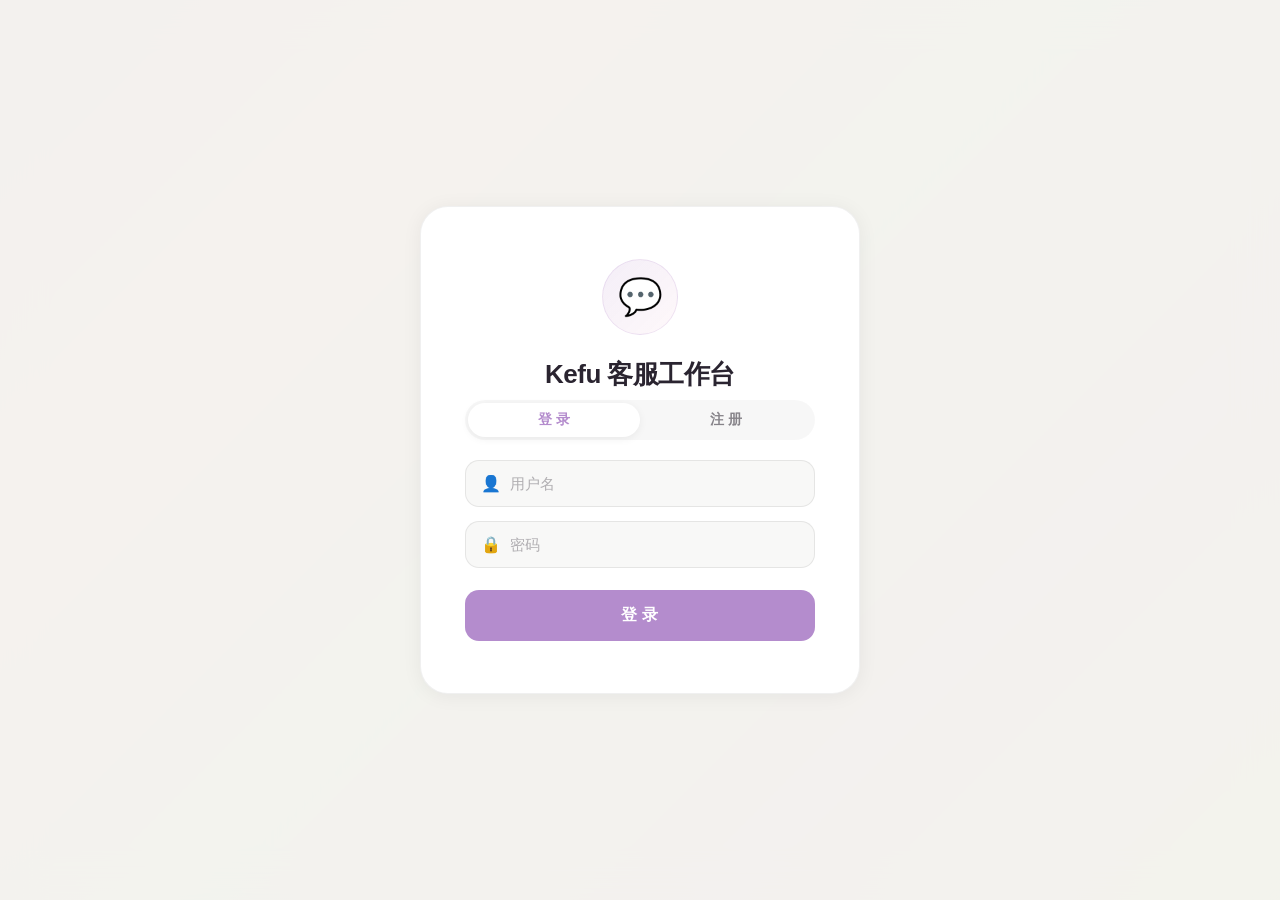
==== commit 2a244fd3: "brand: switch palette from gold/teal to the studio pastel palette Palette sampled from the 柠木工作室 wor" ====
--- a/examples/console.html
+++ b/examples/console.html
@@ -7,7 +7,7 @@
 <style>
 
 *,*::before,*::after{margin:0;padding:0;box-sizing:border-box}
-:root{--glass-bg:rgba(255,255,255,0.45);--glass-bg-hover:rgba(255,255,255,0.65);--glass-border:rgba(255,255,255,0.5);--glass-blur:blur(28px);--glass-shadow:0 8px 40px rgba(0,0,0,0.08);--glass-shadow-hover:0 16px 56px rgba(0,0,0,0.12);--accent:#c8a45c;--accent2:#e8d5a3;--accent-glow:rgba(200,164,92,0.3);--teal:#6b9589;--teal-glow:rgba(107,149,137,0.25);--danger:#c4554d;--danger-glow:rgba(196,85,77,0.2);--text:#2c2416;--text-secondary:rgba(44,36,22,0.55);--text-dim:rgba(44,36,22,0.35);--bg:#f7f5f0;--radius:20px;--radius-sm:14px;--radius-xs:10px;--radius-pill:100px;--spring:cubic-bezier(0.34,1.56,0.64,1);--ease-out:cubic-bezier(0.16,1,0.3,1)}
+:root{--glass-bg:rgba(255,255,255,0.45);--glass-bg-hover:rgba(255,255,255,0.65);--glass-border:rgba(255,255,255,0.5);--glass-blur:blur(28px);--glass-shadow:0 8px 40px rgba(0,0,0,0.08);--glass-shadow-hover:0 16px 56px rgba(0,0,0,0.12);--accent:#b48ccd;--accent2:#f9c0d0;--accent-glow:rgba(180,140,205,0.32);--teal:#6aa055;--teal-glow:rgba(106,160,85,0.28);--danger:#c4554d;--danger-glow:rgba(196,85,77,0.2);--text:#2a2430;--text-secondary:rgba(42,36,48,0.55);--text-dim:rgba(42,36,48,0.35);--bg:#f6f4f7;--radius:20px;--radius-sm:14px;--radius-xs:10px;--radius-pill:100px;--spring:cubic-bezier(0.34,1.56,0.64,1);--ease-out:cubic-bezier(0.16,1,0.3,1)}
 html{scroll-behavior:smooth;font-family:-apple-system,BlinkMacSystemFont,"SF Pro Display","SF Pro Text","PingFang SC","Microsoft YaHei",sans-serif;-webkit-font-smoothing:antialiased;color:var(--text)}
 body{background:var(--bg);overflow:hidden;height:100vh;line-height:1.5}
 .login-overlay{position:fixed;inset:0;z-index:10000;display:flex;align-items:center;justify-content:center;background:rgba(247,245,240,0.75);backdrop-filter:blur(12px);-webkit-backdrop-filter:blur(12px);transition:opacity .45s ease,visibility .45s ease}
@@ -15,7 +15,7 @@
 .login-panel{background:#fff;border:1px solid rgba(0,0,0,0.06);border-radius:28px;padding:52px 44px;width:100%;max-width:440px;text-align:center;box-shadow:0 2px 20px rgba(0,0,0,0.06);animation:panelIn .6s var(--spring)}
 @keyframes panelIn{from{opacity:0;transform:translateY(28px) scale(.96)}to{opacity:1;transform:translateY(0) scale(1)}}
 @keyframes fadeIn{from{opacity:0}to{opacity:1}}
-.login-icon{width:76px;height:76px;margin:0 auto 20px;background:linear-gradient(135deg,rgba(200,164,92,.15),rgba(232,213,163,.1));border:1px solid rgba(200,164,92,.2);border-radius:50%;display:flex;align-items:center;justify-content:center;font-size:36px}
+.login-icon{width:76px;height:76px;margin:0 auto 20px;background:linear-gradient(135deg,rgba(180,140,205,.15),rgba(249,192,208,.1));border:1px solid rgba(180,140,205,.2);border-radius:50%;display:flex;align-items:center;justify-content:center;font-size:36px}
 .login-panel h2{font-size:26px;font-weight:700;letter-spacing:-.02em;margin-bottom:6px}
 .login-tabs{display:flex;gap:0;margin-bottom:20px;background:rgba(0,0,0,.03);border-radius:var(--radius-pill);padding:3px}
 .login-tab{flex:1;padding:8px 0;border:none;background:transparent;border-radius:var(--radius-pill);font-size:14px;font-weight:600;cursor:pointer;color:var(--text-secondary);transition:all .3s ease;font-family:inherit}
@@ -25,7 +25,7 @@
 .login-field{position:relative;margin-bottom:14px}
 .login-field .field-icon{position:absolute;left:16px;top:50%;transform:translateY(-50%);font-size:16px;pointer-events:none;z-index:1}
 .login-field input{width:100%;padding:14px 16px 14px 44px;background:#f8f8f7;border:1px solid rgba(0,0,0,.08);border-radius:var(--radius-sm);color:var(--text);font-size:15px;outline:none;transition:all .3s ease}
-.login-field input:focus{border-color:rgba(200,164,92,.5);box-shadow:0 0 0 3px var(--accent-glow)}
+.login-field input:focus{border-color:rgba(180,140,205,.5);box-shadow:0 0 0 3px var(--accent-glow)}
 .login-field input::placeholder{color:var(--text-dim)}
 .login-btn{width:100%;padding:15px;background:var(--accent);color:#fff;border:none;border-radius:var(--radius-sm);font-size:16px;font-weight:700;cursor:pointer;letter-spacing:.02em;transition:all .3s var(--spring);margin-top:8px;font-family:inherit}
 .login-btn:hover{background:var(--accent2);transform:translateY(-1px);box-shadow:0 4px 16px var(--accent-glow)}
@@ -39,7 +39,7 @@
 .topbar-nav{display:flex;align-items:center;gap:2px;margin-left:20px}
 .topbar-nav-btn{display:flex;align-items:center;gap:4px;padding:5px 10px;border:none;background:transparent;border-radius:var(--radius-pill);font-size:12px;font-weight:500;color:var(--text-secondary);cursor:pointer;transition:all .3s ease;font-family:inherit;white-space:nowrap}
 .topbar-nav-btn:hover{background:rgba(0,0,0,.03);color:var(--text)}
-.topbar-nav-btn.active{background:rgba(200,164,92,.15);color:var(--accent);font-weight:700}
+.topbar-nav-btn.active{background:rgba(180,140,205,.15);color:var(--accent);font-weight:700}
 .topbar-nav-btn .badge{display:inline-flex;align-items:center;justify-content:center;min-width:18px;height:18px;padding:0 5px;border-radius:9px;background:var(--danger);color:#fff;font-size:10px;font-weight:700}
 .topbar-right{display:flex;align-items:center;gap:10px;position:relative}
 .topbar-balance{display:flex;align-items:center;gap:14px;padding:6px 16px;background:rgba(255,255,255,.45);backdrop-filter:blur(12px);-webkit-backdrop-filter:blur(12px);border:1px solid rgba(0,0,0,.06);border-radius:var(--radius-pill);font-size:13px;font-weight:600}
@@ -55,7 +55,7 @@
 .notify-dropdown.show{opacity:1;visibility:visible;transform:translateY(0)}
 .notify-item{display:flex;align-items:flex-start;gap:10px;padding:10px 16px;font-size:13px;color:var(--text);cursor:pointer;transition:background .2s ease;border-bottom:1px solid rgba(0,0,0,.03)}
 .notify-item:hover{background:rgba(0,0,0,.02)}
-.notify-item.unread{background:rgba(200,164,92,.06)}
+.notify-item.unread{background:rgba(180,140,205,.06)}
 .notify-dot{width:7px;height:7px;border-radius:50%;background:var(--accent);flex-shrink:0;margin-top:5px}
 .notify-dot.read{background:transparent}
 .notify-content{flex:1;min-width:0}
@@ -65,7 +65,7 @@
 .notify-empty{padding:24px;text-align:center;color:var(--text-dim);font-size:13px}
 .user-badge{display:flex;align-items:center;gap:8px;padding:6px 14px 6px 6px;background:rgba(255,255,255,.2);backdrop-filter:blur(24px) saturate(1.2);-webkit-backdrop-filter:blur(24px) saturate(1.2);border:1px solid rgba(255,255,255,.35);border-radius:var(--radius-pill);cursor:pointer;transition:all .3s ease}
 .user-badge:hover{background:rgba(255,255,255,.65);transform:translateY(-1px)}
-.user-avatar{width:30px;height:30px;border-radius:50%;background:linear-gradient(135deg,#c8a45c,#e8d5a3);display:flex;align-items:center;justify-content:center;font-size:18px;color:#fff;flex-shrink:0}
+.user-avatar{width:30px;height:30px;border-radius:50%;background:linear-gradient(135deg,#b48ccd,#f9c0d0);display:flex;align-items:center;justify-content:center;font-size:18px;color:#fff;flex-shrink:0}
 .user-name{font-size:13px;font-weight:600;max-width:120px;overflow:hidden;text-overflow:ellipsis;white-space:nowrap}
 .settings-dropdown{position:absolute;top:calc(100% + 8px);right:4px;background:rgba(255,255,255,.85);backdrop-filter:blur(40px) saturate(1.8);-webkit-backdrop-filter:blur(40px) saturate(1.8);border:1px solid rgba(255,255,255,.6);border-radius:var(--radius-sm);padding:6px 0;min-width:180px;box-shadow:0 12px 40px rgba(0,0,0,.1);opacity:0;visibility:hidden;transform:translateY(-8px);transition:all .25s var(--ease-out);z-index:101}
 .settings-dropdown.show{opacity:1;visibility:visible;transform:translateY(0)}
@@ -97,32 +97,32 @@
 
 .search-bar{display:flex!important;align-items:center;gap:6px;margin-bottom:16px}
 .search-input{flex:1!important;min-width:120px;padding:10px 16px;background:rgba(255,255,255,.25);border:1px solid rgba(0,0,0,.06);border-radius:var(--radius-pill);font-size:13px;color:var(--text);outline:none;font-family:inherit;transition:all .2s ease;height:42px;line-height:1.4;box-sizing:border-box}
-.search-input:focus{border-color:rgba(200,164,92,.5);box-shadow:0 0 0 2px rgba(200,164,92,.15)}
-.search-input::placeholder{color:var(--text-dim)}.search-btn{padding:10px 16px;background:rgba(200,164,92,.4);backdrop-filter:blur(10px);-webkit-backdrop-filter:blur(10px);color:#fff;border:1px solid rgba(255,255,255,.3);border-radius:var(--radius-pill);font-size:13px;font-weight:600;cursor:pointer;transition:all .2s ease;font-family:inherit;white-space:nowrap;height:42px;line-height:1.4;flex-shrink:0;box-sizing:border-box}
-.search-btn:hover{background:rgba(200,164,92,.6);transform:translateY(-1px)}
+.search-input:focus{border-color:rgba(180,140,205,.5);box-shadow:0 0 0 2px rgba(180,140,205,.15)}
+.search-input::placeholder{color:var(--text-dim)}.search-btn{padding:10px 16px;background:rgba(180,140,205,.42);backdrop-filter:blur(10px);-webkit-backdrop-filter:blur(10px);color:#fff;border:1px solid rgba(255,255,255,.3);border-radius:var(--radius-pill);font-size:13px;font-weight:600;cursor:pointer;transition:all .2s ease;font-family:inherit;white-space:nowrap;height:42px;line-height:1.4;flex-shrink:0;box-sizing:border-box}
+.search-btn:hover{background:rgba(180,140,205,.6);transform:translateY(-1px)}
 .search-btn:active{transform:scale(.97)}
 .filter-group{display:flex;gap:2px;flex-shrink:0!important;align-items:center}
 .filter-select{display:none;padding:10px 32px 10px 14px;background:rgba(255,255,255,.4);backdrop-filter:blur(20px) saturate(1.6);-webkit-backdrop-filter:blur(20px) saturate(1.6);border:1px solid rgba(255,255,255,.55);border-radius:var(--radius-pill);font-size:12px;font-weight:600;color:var(--text);cursor:pointer;font-family:inherit;outline:none;appearance:none;-webkit-appearance:none;background-image:url("data:image/svg+xml,%3Csvg xmlns='http://www.w3.org/2000/svg' width='12' height='12' viewBox='0 0 12 12'%3E%3Cpath d='M2 4l4 4 4-4' stroke='%23888' stroke-width='1.8' fill='none' stroke-linecap='round' stroke-linejoin='round'/%3E%3C/svg%3E");background-repeat:no-repeat;background-position:right 10px center;transition:all .25s ease;box-shadow:0 2px 12px rgba(0,0,0,.05);box-sizing:border-box}
-.filter-select:hover{border-color:rgba(200,164,92,.6);box-shadow:0 4px 20px rgba(200,164,92,.18);background:rgba(255,255,255,.6);transform:translateY(-1px)}
+.filter-select:hover{border-color:rgba(180,140,205,.6);box-shadow:0 4px 20px rgba(180,140,205,.18);background:rgba(255,255,255,.6);transform:translateY(-1px)}
 .filter-select:focus{border-color:var(--accent);box-shadow:0 0 0 3px var(--accent-glow)}
 /* Custom Filter Dropdown */
 .filter-dropdown{position:relative;flex-shrink:0!important;display:flex;align-items:center;height:42px}
 .filter-dropdown-trigger{display:flex;align-items:center;gap:4px;padding:10px 10px;background:rgba(255,255,255,.4);backdrop-filter:blur(20px) saturate(1.6);-webkit-backdrop-filter:blur(20px) saturate(1.6);border:1px solid rgba(255,255,255,.55);border-radius:var(--radius-pill);font-size:13px;font-weight:600;color:var(--text);cursor:pointer;font-family:inherit;outline:none;transition:all .25s ease;box-shadow:0 2px 12px rgba(0,0,0,.05);white-space:nowrap;user-select:none;height:42px;line-height:1.4;box-sizing:border-box}
-.filter-dropdown-trigger:hover{border-color:rgba(200,164,92,.5);box-shadow:0 4px 20px rgba(200,164,92,.15);background:rgba(255,255,255,.65);transform:translateY(-1px)}
-.filter-dropdown.open .filter-dropdown-trigger{border-color:rgba(200,164,92,.5);box-shadow:0 4px 16px rgba(200,164,92,.15);background:rgba(255,255,255,.55)}
+.filter-dropdown-trigger:hover{border-color:rgba(180,140,205,.5);box-shadow:0 4px 20px rgba(180,140,205,.15);background:rgba(255,255,255,.65);transform:translateY(-1px)}
+.filter-dropdown.open .filter-dropdown-trigger{border-color:rgba(180,140,205,.5);box-shadow:0 4px 16px rgba(180,140,205,.15);background:rgba(255,255,255,.55)}
 .filter-dropdown-arrow{font-size:10px;color:var(--text-dim);transition:transform .25s ease;line-height:1;display:inline-flex;align-items:center}
 .filter-dropdown.open .filter-dropdown-arrow{transform:rotate(180deg)}
 .filter-dropdown-menu{position:absolute;top:calc(100% + 6px);left:0;min-width:100%;background:rgba(255,255,255,.55);backdrop-filter:blur(44px) saturate(2);-webkit-backdrop-filter:blur(44px) saturate(2);border:1px solid rgba(255,255,255,.6);border-radius:var(--radius-sm);padding:6px;box-shadow:0 12px 40px rgba(0,0,0,.1);opacity:0;visibility:hidden;transform:translateY(-6px);transition:all .25s var(--ease-out);z-index:999;overflow:hidden}
 .filter-dropdown.open .filter-dropdown-menu{opacity:1;visibility:visible;transform:translateY(0)}
 .filter-dropdown-item{padding:8px 14px;font-size:12px;font-weight:500;color:var(--text);cursor:pointer;border-radius:6px;transition:all .15s ease;white-space:nowrap}
-.filter-dropdown-item:hover{background:rgba(200,164,92,.12);color:#b8943a}
-.filter-dropdown-item.active{background:rgba(200,164,92,.18);color:#b8943a;font-weight:700}
+.filter-dropdown-item:hover{background:rgba(180,140,205,.12);color:#8f63ab}
+.filter-dropdown-item.active{background:rgba(180,140,205,.18);color:#8f63ab;font-weight:700}
 body.dark-mode .filter-dropdown-trigger{background:rgba(255,255,255,0.1)!important;backdrop-filter:blur(20px) saturate(1.6)!important;-webkit-backdrop-filter:blur(20px) saturate(1.6)!important;border:1px solid rgba(255,255,255,0.2)!important;color:rgba(232,230,227,0.9)!important;box-shadow:0 2px 12px rgba(0,0,0,.2)!important}
-body.dark-mode .filter-dropdown-trigger:hover{border-color:rgba(200,164,92,.5)!important}
+body.dark-mode .filter-dropdown-trigger:hover{border-color:rgba(180,140,205,.5)!important}
 body.dark-mode .filter-dropdown-menu{background:rgba(38,38,42,.95)!important;border:1px solid rgba(255,255,255,0.15)!important;box-shadow:0 12px 40px rgba(0,0,0,.4)!important}
 body.dark-mode .filter-dropdown-item{color:rgba(232,230,227,0.8)!important}
-body.dark-mode .filter-dropdown-item:hover{background:rgba(200,164,92,.15)!important}
-body.dark-mode .filter-dropdown-item.active{background:rgba(200,164,92,.22)!important}
+body.dark-mode .filter-dropdown-item:hover{background:rgba(180,140,205,.15)!important}
+body.dark-mode .filter-dropdown-item.active{background:rgba(180,140,205,.22)!important}
 
 
 
@@ -133,7 +133,7 @@
 .order-card:hover{transform:translateY(-2px);box-shadow:var(--glass-shadow-hover)}
 .order-card.urgent{border-color:rgba(196,85,77,.3);background:rgba(255,240,238,.5)}
 .urgent-badge{position:absolute;top:12px;right:12px;padding:3px 10px;background:var(--danger);color:#fff;font-size:11px;font-weight:700;border-radius:var(--radius-pill)}
-.game-tag{display:inline-block;font-size:11px;padding:2px 8px;background:rgba(200,164,92,.15);color:var(--accent);border-radius:6px;font-weight:600;margin-bottom:8px}
+.game-tag{display:inline-block;font-size:11px;padding:2px 8px;background:rgba(180,140,205,.15);color:var(--accent);border-radius:6px;font-weight:600;margin-bottom:8px}
 .order-title{font-size:16px;font-weight:700;margin-bottom:6px}
 .order-desc{font-size:13px;color:var(--text-secondary);margin-bottom:10px;line-height:1.5}
 .order-meta{display:flex;flex-wrap:wrap;gap:6px;margin-bottom:12px}
@@ -149,10 +149,10 @@
 .svc-card:hover{transform:translateY(-2px);box-shadow:var(--glass-shadow-hover)}
 
 .svc-card-info{flex:1;min-width:0}
-.svc-card-name{font-size:17px;font-weight:600;margin-bottom:4px;color:#c8a45c}
+.svc-card-name{font-size:17px;font-weight:600;margin-bottom:4px;color:#b48ccd}
 .svc-card-desc{font-size:13px;color:var(--text-secondary);line-height:1.4}
-.svc-card-btn{padding:10px 22px;border-radius:var(--radius-pill);font-size:13px;font-weight:600;cursor:pointer;background:rgba(200,164,92,.45);backdrop-filter:blur(8px);-webkit-backdrop-filter:blur(8px);color:var(--accent);border:1px solid rgba(200,164,92,.3);transition:all .3s var(--spring);font-family:inherit;white-space:nowrap;flex-shrink:0}
-.svc-card-btn:hover{background:rgba(200,164,92,.7);color:#fff;border-color:rgba(200,164,92,.5);transform:translateY(-1px);box-shadow:0 4px 16px var(--accent-glow)}
+.svc-card-btn{padding:10px 22px;border-radius:var(--radius-pill);font-size:13px;font-weight:600;cursor:pointer;background:rgba(180,140,205,.45);backdrop-filter:blur(8px);-webkit-backdrop-filter:blur(8px);color:var(--accent);border:1px solid rgba(180,140,205,.32);transition:all .3s var(--spring);font-family:inherit;white-space:nowrap;flex-shrink:0}
+.svc-card-btn:hover{background:rgba(180,140,205,.7);color:#fff;border-color:rgba(180,140,205,.5);transform:translateY(-1px);box-shadow:0 4px 16px var(--accent-glow)}
 .cart-list{display:flex;flex-direction:column;gap:12px}
 .cart-item{display:flex;align-items:center;gap:14px;background:rgba(255,255,255,.45);backdrop-filter:blur(20px);-webkit-backdrop-filter:blur(20px);border:1px solid rgba(255,255,255,.5);border-radius:var(--radius);padding:16px 20px}.cart-item:hover{box-shadow:inset 0 0 0 1px rgba(255,255,255,0.6),0 8px 28px rgba(0,0,0,0.06)}
 .cart-item .ci-icon{font-size:24px;flex-shrink:0}
@@ -172,22 +172,22 @@
 .cart-footer{display:flex;align-items:center;justify-content:space-between;margin-top:20px;padding:18px 24px;background:rgba(255,255,255,.45);backdrop-filter:blur(20px);-webkit-backdrop-filter:blur(20px);border:1px solid rgba(255,255,255,.5);border-radius:var(--radius)}
 .cart-total-label{font-size:13px;color:var(--text-secondary);margin-bottom:2px}
 .total-price{font-size:26px;font-weight:700;color:var(--accent);letter-spacing:-.03em}
-.btn-checkout{padding:12px 36px;border-radius:var(--radius-pill);font-size:15px;font-weight:700;cursor:pointer;background:rgba(200,164,92,.5);backdrop-filter:blur(10px);-webkit-backdrop-filter:blur(10px);color:#fff;border:1px solid rgba(255,255,255,.3);transition:all .3s var(--spring);font-family:inherit}
-.btn-checkout:hover{background:rgba(200,164,92,.7);transform:translateY(-2px);box-shadow:0 8px 24px var(--accent-glow)}
+.btn-checkout{padding:12px 36px;border-radius:var(--radius-pill);font-size:15px;font-weight:700;cursor:pointer;background:rgba(180,140,205,.5);backdrop-filter:blur(10px);-webkit-backdrop-filter:blur(10px);color:#fff;border:1px solid rgba(255,255,255,.3);transition:all .3s var(--spring);font-family:inherit}
+.btn-checkout:hover{background:rgba(180,140,205,.7);transform:translateY(-2px);box-shadow:0 8px 24px var(--accent-glow)}
 .btn-checkout:active{transform:scale(.95)}
 .publish-form{background:rgba(255,255,255,.5);backdrop-filter:blur(24px) saturate(1.6);-webkit-backdrop-filter:blur(24px) saturate(1.6);border:1px solid rgba(255,255,255,.6);border-radius:var(--radius);padding:28px;max-width:640px;box-shadow:0 8px 40px rgba(0,0,0,.06)}
 .form-group{margin-bottom:16px}
 .form-group label{display:block;font-size:12px;font-weight:600;text-transform:uppercase;letter-spacing:.05em;color:var(--text-dim);margin-bottom:6px}
 .form-group input,.form-group textarea,.form-group select{width:100%;padding:12px 16px;background:rgba(255,255,255,.6);border:1px solid rgba(0,0,0,.08);border-radius:var(--radius-xs);color:var(--text);font-size:14px;outline:none;font-family:inherit;resize:vertical;transition:border-color .3s ease,box-shadow .3s ease}
-.form-group input:focus,.form-group textarea:focus,.form-group select:focus{border-color:rgba(200,164,92,.5);box-shadow:0 0 0 3px var(--accent-glow)}
+.form-group input:focus,.form-group textarea:focus,.form-group select:focus{border-color:rgba(180,140,205,.5);box-shadow:0 0 0 3px var(--accent-glow)}
 #profileModal input[type=password]{width:100%;padding:7px 10px;font-size:13px;background:rgba(255,255,255,.45);backdrop-filter:blur(12px);-webkit-backdrop-filter:blur(12px);border:1px solid rgba(255,255,255,.5);border-radius:10px;outline:none;transition:all .25s ease;color:var(--text);font-family:inherit}
-#profileModal input[type=password]:focus{border-color:rgba(200,164,92,.5);box-shadow:0 0 0 3px var(--accent-glow)}
+#profileModal input[type=password]:focus{border-color:rgba(180,140,205,.5);box-shadow:0 0 0 3px var(--accent-glow)}
 .form-row{display:grid;grid-template-columns:1fr 1fr;gap:14px}
 .btn-save,.btn-submit{width:100%;padding:14px;border-radius:var(--radius-sm);font-size:15px;font-weight:700;cursor:pointer;color:#fff;border:1px solid rgba(255,255,255,.3);font-family:inherit;transition:all .3s var(--spring);letter-spacing:.02em}
-.btn-save{background:rgba(200,164,92,.55);backdrop-filter:blur(12px);-webkit-backdrop-filter:blur(12px);box-shadow:0 4px 20px rgba(200,164,92,.2)}
+.btn-save{background:rgba(180,140,205,.55);backdrop-filter:blur(12px);-webkit-backdrop-filter:blur(12px);box-shadow:0 4px 20px rgba(180,140,205,.2)}
 .btn-submit{background:rgba(107,149,137,.55);backdrop-filter:blur(12px);-webkit-backdrop-filter:blur(12px)}
 .btn-save:hover,.btn-submit:hover{transform:translateY(-2px);box-shadow:0 8px 30px rgba(0,0,0,.15)}
-.btn-save:hover{background:rgba(200,164,92,.7)}
+.btn-save:hover{background:rgba(180,140,205,.7)}
 .btn-submit:hover{background:rgba(107,149,137,.7)}
 .btn-save:active,.btn-submit:active{transform:translateY(0) scale(.97)}
 .btn-pwd{background:rgba(107,149,137,.55)!important;backdrop-filter:blur(12px)!important;-webkit-backdrop-filter:blur(12px)!important;box-shadow:0 4px 20px rgba(107,149,137,.2)!important;margin-top:10px!important}
@@ -211,11 +211,11 @@
 .btn-confirm:hover{background:rgba(107,149,137,.7);transform:translateY(-2px);box-shadow:0 6px 24px var(--teal-glow)}
 .btn-confirm:active{transform:scale(.95)}
 .avatar-picker{display:flex;align-items:center;gap:16px;margin-bottom:6px}
-.avatar-preview{width:64px;height:64px;border-radius:50%;background:linear-gradient(135deg,#c8a45c,#e8d5a3);display:flex;align-items:center;justify-content:center;font-size:28px;font-weight:700;color:#fff;flex-shrink:0}
+.avatar-preview{width:64px;height:64px;border-radius:50%;background:linear-gradient(135deg,#b48ccd,#f9c0d0);display:flex;align-items:center;justify-content:center;font-size:28px;font-weight:700;color:#fff;flex-shrink:0}
 .avatar-emoji-grid{display:flex;flex-wrap:wrap;gap:6px}
 .avatar-emoji{width:32px;height:32px;border-radius:50%;display:flex;align-items:center;justify-content:center;font-size:15px;cursor:pointer;border:2px solid transparent;transition:all .2s ease}
-.avatar-emoji:hover{background:rgba(200,164,92,.15);transform:scale(1.1)}
-.avatar-emoji.selected{border-color:var(--accent);background:rgba(200,164,92,.15)}
+.avatar-emoji:hover{background:rgba(180,140,205,.15);transform:scale(1.1)}
+.avatar-emoji.selected{border-color:var(--accent);background:rgba(180,140,205,.15)}
 .username-row{display:flex;align-items:center;gap:10px}
 .username-row input{flex:1}
 .username-status{font-size:12px;font-weight:600;white-space:nowrap;padding:4px 10px;border-radius:6px}
@@ -226,11 +226,11 @@
 .profile-form{display:flex;flex-direction:column}
 .svc-detail-panel{max-width:560px!important}
 .svc-detail-header{display:flex;align-items:center;gap:14px;margin-bottom:16px}
-.svc-detail-icon{width:56px;height:56px;border-radius:var(--radius-sm);background:rgba(200,164,92,.1);display:flex;align-items:center;justify-content:center;font-size:28px;flex-shrink:0}
+.svc-detail-icon{width:56px;height:56px;border-radius:var(--radius-sm);background:rgba(180,140,205,.1);display:flex;align-items:center;justify-content:center;font-size:28px;flex-shrink:0}
 .tier-select-list{display:flex;flex-direction:column;gap:8px}
 .tier-option{display:flex;align-items:center;justify-content:space-between;padding:12px 16px;background:rgba(255,255,255,.5);border:2px solid rgba(0,0,0,.05);border-radius:var(--radius-xs);cursor:pointer;transition:all .2s ease}
-.tier-option:hover{border-color:rgba(200,164,92,.3);background:rgba(200,164,92,.05)}
-.tier-option.selected{border-color:rgba(200,164,92,.6);background:rgba(200,164,92,.12);font-weight:600}
+.tier-option:hover{border-color:rgba(180,140,205,.32);background:rgba(180,140,205,.05)}
+.tier-option.selected{border-color:rgba(180,140,205,.6);background:rgba(180,140,205,.12);font-weight:600}
 .tier-opt-label{font-size:14px;font-weight:500}
 .tier-opt-price{font-size:16px;font-weight:700;color:var(--accent)}
 .qty-control{display:inline-flex;align-items:center;gap:0;border-radius:var(--radius-xs);overflow:hidden;border:1px solid rgba(0,0,0,.08)}
@@ -243,18 +243,18 @@
 .oc-filter-title:first-child{margin-top:0}
 .oc-dropdown{position:relative}
 .oc-dropdown-trigger{display:flex;align-items:center;justify-content:space-between;padding:9px 12px;background:rgba(255,255,255,.4);backdrop-filter:blur(10px);-webkit-backdrop-filter:blur(10px);border:1px solid rgba(0,0,0,.08);border-radius:var(--radius-xs);font-size:13px;font-weight:500;color:var(--text);cursor:pointer;transition:all .2s ease;user-select:none}
-.oc-dropdown-trigger:hover{border-color:rgba(200,164,92,.3);background:rgba(255,255,255,.22)}
+.oc-dropdown-trigger:hover{border-color:rgba(180,140,205,.32);background:rgba(255,255,255,.22)}
 .oc-dropdown-arrow{font-size:10px;color:var(--text-dim);transition:transform .25s ease}
 .oc-dropdown.open .oc-dropdown-arrow{transform:rotate(180deg)}
 .oc-dropdown.open .oc-dropdown-trigger{border-color:var(--accent);box-shadow:0 0 0 3px var(--accent-glow)}
 .oc-dropdown-menu{position:absolute;background:rgba(255,255,255,.94);backdrop-filter:blur(30px) saturate(1.8);-webkit-backdrop-filter:blur(30px) saturate(1.8);border:1px solid rgba(255,255,255,.6);border-radius:var(--radius-xs);padding:4px;box-shadow:0 12px 40px rgba(0,0,0,.12);opacity:0;visibility:hidden;transform:translateY(-6px);transition:all .2s var(--ease-out);z-index:9999;min-width:150px}
 .oc-dropdown.open .oc-dropdown-menu{opacity:1;visibility:visible;transform:translateY(0)}
 .oc-dropdown-item{padding:9px 12px;border-radius:var(--radius-xs);font-size:13px;font-weight:500;color:var(--text-secondary);cursor:pointer;transition:all .15s ease;white-space:nowrap}
-.oc-dropdown-item:hover{background:rgba(200,164,92,.08);color:var(--accent)}
-.oc-dropdown-item.active{background:rgba(200,164,92,.12);color:var(--accent);font-weight:700}
+.oc-dropdown-item:hover{background:rgba(180,140,205,.08);color:var(--accent)}
+.oc-dropdown-item.active{background:rgba(180,140,205,.12);color:var(--accent);font-weight:700}
 .oc-filter-btn{display:flex;align-items:center;gap:8px;width:100%;padding:10px 14px;border:none;background:transparent;border-radius:var(--radius-pill);font-size:13px;font-weight:500;color:var(--text-secondary);cursor:pointer;transition:all .2s ease;font-family:inherit;text-align:left}
 .oc-filter-btn:hover{background:rgba(0,0,0,.03);color:var(--text)}
-.oc-filter-btn.active{background:rgba(200,164,92,.12);color:var(--accent);font-weight:700}
+.oc-filter-btn.active{background:rgba(180,140,205,.12);color:var(--accent);font-weight:700}
 .oc-content{flex:1;min-width:0}
 .oc-section-title{font-size:14px;font-weight:700;color:var(--text-dim);margin:20px 0 10px}
 .oc-section-title:first-child{margin-top:0}
@@ -266,8 +266,8 @@
 .oc-order-meta{font-size:12px;color:var(--text-dim);margin-top:2px}
 .oc-order-status{font-size:12px;font-weight:700;padding:4px 10px;border-radius:var(--radius-pill);white-space:nowrap}
 .status-open{background:rgba(107,149,137,.15);color:var(--teal)}
-.status-accepted{background:rgba(200,164,92,.15);color:var(--accent)}
-.status-completed{background:rgba(100,200,100,.15);color:#4a9}.status-reviewing{background:rgba(200,164,92,.15);color:var(--accent)}
+.status-accepted{background:rgba(180,140,205,.15);color:var(--accent)}
+.status-completed{background:rgba(100,200,100,.15);color:#4a9}.status-reviewing{background:rgba(180,140,205,.15);color:var(--accent)}
 .status-refunded{background:rgba(0,0,0,.06);color:var(--text-dim)}
 .oc-order-price{font-size:16px;font-weight:700;color:var(--accent);min-width:60px;text-align:right}
 .btn-refund{padding:5px 14px;border-radius:var(--radius-pill);font-size:12px;font-weight:600;cursor:pointer;background:rgba(196,85,77,.4);backdrop-filter:blur(8px);-webkit-backdrop-filter:blur(8px);color:#fff;border:1px solid rgba(196,85,77,.2);transition:all .3s var(--spring);font-family:inherit;white-space:nowrap;margin-left:8px}
@@ -276,14 +276,14 @@
 .btn-complete:hover{background:rgba(68,170,153,.6);box-shadow:0 4px 12px rgba(68,170,153,.25)}.btn-confirm2{padding:6px 14px;border-radius:var(--radius-pill);font-size:12px;font-weight:600;cursor:pointer;background:rgba(68,170,153,.5);backdrop-filter:blur(10px);-webkit-backdrop-filter:blur(10px);color:#fff;border:1px solid rgba(255,255,255,.3);transition:all .3s var(--spring);font-family:inherit;margin-left:8px}.btn-confirm2:hover{background:rgba(68,170,153,.7);transform:translateY(-1px)}.btn-reject2{padding:6px 14px;border-radius:var(--radius-pill);font-size:12px;font-weight:600;cursor:pointer;background:rgba(196,85,77,.15);color:var(--danger);border:1px solid rgba(196,85,77,.2);transition:all .2s ease;font-family:inherit;margin-left:6px}.btn-reject2:hover{background:rgba(196,85,77,.25)}
 .recharge-grid{display:grid;grid-template-columns:repeat(auto-fill,minmax(180px,1fr));gap:16px;margin-bottom:24px}
 .recharge-card{background:rgba(255,255,255,.45);backdrop-filter:blur(20px);-webkit-backdrop-filter:blur(20px);border:2px solid rgba(255,255,255,.5);border-radius:var(--radius);padding:24px;text-align:center;cursor:pointer;transition:all .3s var(--spring)}
-.recharge-card:hover{transform:translateY(-2px);box-shadow:var(--glass-shadow-hover);border-color:rgba(200,164,92,.4)}
-.recharge-card.selected{border-color:var(--accent);background:rgba(200,164,92,.12)}
+.recharge-card:hover{transform:translateY(-2px);box-shadow:var(--glass-shadow-hover);border-color:rgba(180,140,205,.42)}
+.recharge-card.selected{border-color:var(--accent);background:rgba(180,140,205,.12)}
 .recharge-card .rc-amount{font-size:28px;font-weight:700;color:var(--accent);margin-bottom:4px}
 .recharge-card .rc-label{font-size:13px;color:var(--text-dim)}
 .recharge-custom{display:flex;gap:12px;align-items:flex-end;max-width:480px;margin-top:20px}
 .recharge-custom .form-group{flex:1;margin-bottom:0}
-.btn-recharge{padding:12px 32px;border-radius:var(--radius-pill);font-size:14px;font-weight:700;cursor:pointer;background:rgba(200,164,92,.55);backdrop-filter:blur(12px);-webkit-backdrop-filter:blur(12px);color:#fff;border:1px solid rgba(255,255,255,.3);transition:all .3s var(--spring);font-family:inherit;white-space:nowrap}
-.btn-recharge:hover{background:rgba(200,164,92,.7);transform:translateY(-2px);box-shadow:0 6px 24px var(--accent-glow)}
+.btn-recharge{padding:12px 32px;border-radius:var(--radius-pill);font-size:14px;font-weight:700;cursor:pointer;background:rgba(180,140,205,.55);backdrop-filter:blur(12px);-webkit-backdrop-filter:blur(12px);color:#fff;border:1px solid rgba(255,255,255,.3);transition:all .3s var(--spring);font-family:inherit;white-space:nowrap}
+.btn-recharge:hover{background:rgba(180,140,205,.7);transform:translateY(-2px);box-shadow:0 6px 24px var(--accent-glow)}
 .btn-recharge:active{transform:scale(.95)}
 .withdraw-section{background:rgba(255,255,255,.45);backdrop-filter:blur(20px);-webkit-backdrop-filter:blur(20px);border:1px solid rgba(255,255,255,.5);border-radius:var(--radius);padding:24px;margin-top:24px}
 .withdraw-section h4{font-size:16px;font-weight:700;margin-bottom:6px}
@@ -293,7 +293,7 @@
 
 /* === WebGL + Glass + Glow === */
 html{background:transparent}
-body{background:linear-gradient(135deg,#b0c8f0 0%,#f0d8c0 25%,#b8d8f0 50%,#d8c0f0 75%,#c0d0f0 100%)!important;background-attachment:fixed!important}
+body{background:linear-gradient(135deg,#dcd0ee 0%,#fbe2ea 25%,#dbe9f0 50%,#e3d6f4 75%,#dcefe0 100%)!important;background-attachment:fixed!important}
 #liquid-glass-bg{display:none !important}
 :root{--glass-blur-strong:blur(60px) saturate(2);--glass-blur:blur(40px) saturate(1.8);--glass-highlight:rgba(255,255,255,0.6);--edge-bright:rgba(255,255,255,0.9);--bg:#e3dfd8}
 .login-overlay{z-index:10000!important}
@@ -311,14 +311,14 @@
 .topbar{background:rgba(255,255,255,.32);backdrop-filter:blur(50px) saturate(1.8)!important;-webkit-backdrop-filter:blur(50px) saturate(1.8)!important;border:1px solid rgba(255,255,255,.5)!important;border-radius:20px!important;margin:12px 12px 0 12px!important;box-shadow:0 8px 32px rgba(0,0,0,.04)}.topbar::before{content:"";position:absolute;top:0;left:12px;right:12px;height:1px;background:linear-gradient(90deg,transparent,rgba(255,255,255,.85),transparent);opacity:.45;z-index:1;pointer-events:none}
 .game-btn{width:100%!important;border:1px solid rgba(255,255,255,.35)!important;background:rgba(255,255,255,.22)!important;border-radius:10px!important;padding:12px 14px!important;margin-bottom:2px}
 .game-btn:hover{background:rgba(255,255,255,.5)!important;border-color:rgba(255,255,255,.7)!important;box-shadow:0 4px 20px rgba(0,0,0,.06)}
-.game-btn.active{background:rgba(255,255,255,.4)!important;backdrop-filter:blur(36px) saturate(1.8)!important;-webkit-backdrop-filter:blur(36px) saturate(1.8)!important;border-color:rgba(255,255,255,.6)!important;color:#b8860b!important;font-weight:700!important}
+.game-btn.active{background:rgba(255,255,255,.4)!important;backdrop-filter:blur(36px) saturate(1.8)!important;-webkit-backdrop-filter:blur(36px) saturate(1.8)!important;border-color:rgba(255,255,255,.6)!important;color:#7d4f9c!important;font-weight:700!important}
 .topbar-nav-btn{border:1px solid rgba(255,255,255,.35)!important;background:rgba(255,255,255,.25)!important;backdrop-filter:blur(24px) saturate(1.2)!important;-webkit-backdrop-filter:blur(24px) saturate(1.2)!important;color:var(--text)!important;font-size:12px!important;padding:6px 12px!important;white-space:nowrap!important}
 .topbar-nav-btn:hover{background:rgba(255,255,255,.45)!important;border-color:rgba(255,255,255,.55)!important;box-shadow:0 4px 16px rgba(0,0,0,.06);color:var(--text)!important}
-.topbar-nav-btn.active{background:rgba(232,184,48,.28)!important;backdrop-filter:blur(36px) saturate(1.6)!important;-webkit-backdrop-filter:blur(36px) saturate(1.6)!important;border-color:rgba(232,184,48,.4)!important;color:#a07008!important;font-weight:700!important}
+.topbar-nav-btn.active{background:rgba(180,140,205,.28)!important;backdrop-filter:blur(36px) saturate(1.6)!important;-webkit-backdrop-filter:blur(36px) saturate(1.6)!important;border-color:rgba(180,140,205,.45)!important;color:#7d4f9c!important;font-weight:700!important}
 .icon-btn{border:1px solid rgba(255,255,255,.35);background:rgba(255,255,255,.2);backdrop-filter:blur(14px);-webkit-backdrop-filter:blur(14px)}
 .oc-filter-btn{border-color:rgba(255,255,255,.4)!important;background:rgba(255,255,255,.3)!important}
 .oc-filter-btn:hover{background:rgba(255,255,255,.5)!important;border-color:rgba(255,255,255,.6)!important}
-.oc-filter-btn.active{background:rgba(232,184,48,.35)!important;color:#a07008!important;border-color:rgba(232,184,48,.5)!important}
+.oc-filter-btn.active{background:rgba(180,140,205,.35)!important;color:#7d4f9c!important;border-color:rgba(180,140,205,.5)!important}
 /* Layout z-index fix */
 .main-layout{position:relative!important;z-index:3!important;overflow:visible!important}
 .main-content{position:relative!important;z-index:3!important;background:rgba(255,255,255,.22);backdrop-filter:blur(44px) saturate(1.6)!important;-webkit-backdrop-filter:blur(44px) saturate(1.6)!important;border:1px solid rgba(255,255,255,.45)!important;border-radius:20px!important;margin:12px 12px 12px 6px!important;box-shadow:0 8px 32px rgba(0,0,0,.04);overflow-y:auto!important}.main-content::before{content:"";position:absolute;top:0;left:12px;right:12px;height:1px;background:linear-gradient(90deg,transparent,rgba(255,255,255,.7),transparent);opacity:.35;z-index:1;pointer-events:none}
@@ -328,15 +328,15 @@
 .qty-btn{border:1px solid rgba(255,255,255,.4)!important;background:rgba(255,255,255,.3)!important;border-radius:8px!important;cursor:pointer;width:36px!important;height:36px!important;display:flex!important;align-items:center!important;justify-content:center!important;font-size:18px!important;font-weight:600!important;color:var(--text)!important;transition:all .2s ease!important;font-family:inherit!important}
 .qty-btn:hover{background:rgba(255,255,255,.5)!important;border-color:rgba(255,255,255,.7)!important;box-shadow:0 4px 16px rgba(0,0,0,.06)!important}
 .tier-option{border:1px solid rgba(255,255,255,.4)!important;background:rgba(255,255,255,.25)!important;backdrop-filter:blur(16px) saturate(1.5)!important;-webkit-backdrop-filter:blur(16px) saturate(1.5)!important;border-radius:12px!important}
-.tier-option:hover{border-color:rgba(200,164,92,.5)!important;background:rgba(200,164,92,.18)!important}
-.tier-option.selected{border-color:rgba(200,164,92,.7)!important;background:rgba(200,164,92,.28)!important;font-w document.getElementById('chatMessages').innerHTML = '';
+.tier-option:hover{border-color:rgba(180,140,205,.5)!important;background:rgba(180,140,205,.18)!important}
+.tier-option.selected{border-color:rgba(180,140,205,.7)!important;background:rgba(180,140,205,.28)!important;font-w document.getElementById('chatMessages').innerHTML = '';
  lastMsgTime = null;
  renderConversations();
 emFont,"Segoe UI",sans-serif}
 
 
 /* === Light Mode Overrides === */
-body.light-mode{background:#f7f5f0!important} body.light-mode .search-input{background:#fff!important;border:1px solid rgba(0,0,0,.12)!important} body.light-mode .search-btn{background:linear-gradient(135deg,#c8a45c,#e8d5a3)!important;border:none!important;color:#fff!important;backdrop-filter:none!important;-webkit-backdrop-filter:none!important} body.light-mode .search-input::placeholder{color:rgba(0,0,0,.35)!important}
+body.light-mode{background:#f6f4f7!important} body.light-mode .search-input{background:#fff!important;border:1px solid rgba(0,0,0,.12)!important} body.light-mode .search-btn{background:linear-gradient(135deg,#b48ccd,#f9c0d0)!important;border:none!important;color:#fff!important;backdrop-filter:none!important;-webkit-backdrop-filter:none!important} body.light-mode .search-input::placeholder{color:rgba(0,0,0,.35)!important}
 body.light-mode .login-overlay{background:rgba(247,245,240,0.75)!important;backdrop-filter:none!important;-webkit-backdrop-filter:none!important}
 
  
@@ -345,13 +345,13 @@
 body.light-mode #cursorGlow{display:none!important}
 body.light-mode .game-btn{background:transparent!important;border:1px solid transparent!important;backdrop-filter:none!important;-webkit-backdrop-filter:none!important;color:var(--text-secondary)!important;box-shadow:none!important}
 body.light-mode .game-btn:hover{background:rgba(0,0,0,.04)!important;border-color:rgba(0,0,0,.06)!important;color:var(--text)!important}
-body.light-mode .game-btn.active{background:rgba(200,164,92,.12)!important;color:var(--accent)!important;border-color:rgba(200,164,92,.3)!important}
+body.light-mode .game-btn.active{background:rgba(180,140,205,.12)!important;color:var(--accent)!important;border-color:rgba(180,140,205,.32)!important}
 body.light-mode .topbar-nav-btn{background:transparent!important;border:1px solid transparent!important;backdrop-filter:none!important;-webkit-backdrop-filter:none!important;color:var(--text-secondary)!important}
 body.light-mode .topbar-nav-btn:hover{background:rgba(0,0,0,.04)!important;border-color:rgba(0,0,0,.06)!important;color:var(--text)!important;box-shadow:none!important}
-body.light-mode .topbar-nav-btn.active{background:rgba(200,164,92,.14)!important;color:var(--accent)!important;border-color:rgba(200,164,92,.3)!important;box-shadow:none!important}
+body.light-mode .topbar-nav-btn.active{background:rgba(180,140,205,.14)!important;color:var(--accent)!important;border-color:rgba(180,140,205,.32)!important;box-shadow:none!important}
 body.light-mode .order-card,.light-mode .svc-card,.light-mode .cart-item,.light-mode .recharge-card{background:rgba(255,255,255,.92)!important;backdrop-filter:none!important;-webkit-backdrop-filter:none!important;border:1px solid rgba(0,0,0,.06)!important}
 body.light-mode .oc-order-item{background:rgba(255,255,255,.9)!important;backdrop-filter:none!important;-webkit-backdrop-filter:none!important;border:1px solid rgba(0,0,0,.06)!important;border-radius:var(--radius-sm)!important;box-shadow:0 1px 4px rgba(0,0,0,.03)!important}
-body.light-mode .btn-accept,.light-mode .btn-confirm,.light-mode .btn-checkout,.light-mode .btn-submit,.light-mode .btn-save,.light-mode .btn-recharge{background:linear-gradient(135deg,#c8a45c,#e8d5a3)!important;border:none!important;color:#fff!important}
+body.light-mode .btn-accept,.light-mode .btn-confirm,.light-mode .btn-checkout,.light-mode .btn-submit,.light-mode .btn-save,.light-mode .btn-recharge{background:linear-gradient(135deg,#b48ccd,#f9c0d0)!important;border:none!important;color:#fff!important}
 body.light-mode .btn-cancel{background:rgba(0,0,0,.04)!important;border:none!important}
 body.light-mode .btn-cancel:hover{background:rgba(0,0,0,.08)!important}
 body.light-mode .publish-form{background:rgba(255,255,255,.8)!important;box-shadow:0 2px 16px rgba(0,0,0,.04)!important;border:1px solid rgba(0,0,0,.06)!important}
@@ -361,8 +361,8 @@
 body.light-mode .icon-btn:hover{background:rgba(0,0,0,.08)!important}
 body.light-mode .qty-btn{background:rgba(0,0,0,.04)!important;border:1px solid rgba(0,0,0,.08)!important}
 body.light-mode .tier-option{background:rgba(0,0,0,.02)!important;border:1px solid rgba(0,0,0,.06)!important}
-body.light-mode .tier-option:hover{background:rgba(200,164,92,.08)!important}
-body.light-mode .tier-option.selected{background:rgba(200,164,92,.15)!important}
+body.light-mode .tier-option:hover{background:rgba(180,140,205,.08)!important}
+body.light-mode .tier-option.selected{background:rgba(180,140,205,.15)!important}
 body.light-mode .price-card{background:rgba(0,0,0,.03)!important}
 body.light-mode #profileModal input[type=password]{background:rgba(0,0,0,.03)!important;backdrop-filter:none!important;-webkit-backdrop-filter:none!important;border:1px solid rgba(0,0,0,.08)!important}
 body.light-mode .form-group input,.light-mode .form-group textarea,.light-mode .form-group select{background:rgba(0,0,0,.03)!important;backdrop-filter:none!important;-webkit-backdrop-filter:none!important;border:1px solid rgba(0,0,0,.08)!important}
@@ -378,12 +378,12 @@
 
 
 body.light-mode .filter-dropdown-trigger{background:rgba(255,255,255,.6)!important;backdrop-filter:none!important;-webkit-backdrop-filter:none!important;border:1px solid rgba(0,0,0,.08)!important;color:var(--text)!important;box-shadow:0 1px 4px rgba(0,0,0,.04)!important}
-body.light-mode .filter-dropdown-trigger:hover{border-color:rgba(200,164,92,.5)!important;background:rgba(255,255,255,.85)!important}
+body.light-mode .filter-dropdown-trigger:hover{border-color:rgba(180,140,205,.5)!important;background:rgba(255,255,255,.85)!important}
 body.light-mode .filter-dropdown-menu{position:absolute!important;background:rgba(255,255,255,.96)!important;backdrop-filter:none!important;-webkit-backdrop-filter:none!important;border:1px solid rgba(0,0,0,.08)!important;box-shadow:0 8px 32px rgba(0,0,0,.1)!important}
 body.light-mode .filter-dropdown-item{color:var(--text)!important}
 body.light-mode .filter-dropdown-item:hover{background:rgba(0,0,0,.04)!important}
-body.light-mode .filter-dropdown-item.active{background:rgba(200,164,92,.12)!important;color:var(--accent)!important;font-weight:600!important}
-.search-bar>.filter-group{gap:1px!important}.filter-dropdown-trigger{padding:6px 10px!important}.filter-dropdown-trigger .filter-dropdown-arrow{margin-left:2px!important}body.dark-mode{background:#1c1c1e!important;--text:#e8e6e3;--text-secondary:rgba(232,230,227,0.55);--text-dim:rgba(232,230,227,0.35);--bg:#1c1c1e;--accent:#d4b87a;--accent2:#f0e0b8}
+body.light-mode .filter-dropdown-item.active{background:rgba(180,140,205,.12)!important;color:var(--accent)!important;font-weight:600!important}
+.search-bar>.filter-group{gap:1px!important}.filter-dropdown-trigger{padding:6px 10px!important}.filter-dropdown-trigger .filter-dropdown-arrow{margin-left:2px!important}body.dark-mode{background:#1c1c1e!important;--text:#e8e6e3;--text-secondary:rgba(232,230,227,0.55);--text-dim:rgba(232,230,227,0.35);--bg:#1c1c1e;--accent:#c8b2e0;--accent2:#f9c0d0}
 body.dark-mode .login-overlay{background:rgba(18,18,20,0.85)!important;backdrop-filter:blur(12px)!important;-webkit-backdrop-filter:blur(12px)!important}
 body.dark-mode .login-panel{background:rgba(38,38,42,0.7)!important;backdrop-filter:blur(40px) saturate(1.8)!important;-webkit-backdrop-filter:blur(40px) saturate(1.8)!important;border:1px solid rgba(255,255,255,0.1)!important;box-shadow:0 24px 80px rgba(0,0,0,0.4)!important}
 body.dark-mode .login-field input{background:rgba(255,255,255,0.06)!important;border:1px solid rgba(255,255,255,0.1)!important;color:#e8e6e3!important}
@@ -399,15 +399,15 @@
 body.dark-mode .game-btn{background:transparent!important;border:1px solid transparent!important;color:rgba(232,230,227,0.55)!important;box-shadow:none!important}
 body.dark-mode .game-btn:hover{background:rgba(255,255,255,0.06)!important;border-color:rgba(255,255,255,0.1)!important;color:#e8e6e3!important}
 body.dark-mode .toast{background:rgba(38,38,42,0.95)!important;backdrop-filter:blur(30px)!important;-webkit-backdrop-filter:blur(30px)!important;border:1px solid rgba(255,255,255,0.12)!important;color:#e8e6e3!important;box-shadow:0 8px 32px rgba(0,0,0,0.5)!important}
-body.dark-mode .game-btn.active{background:rgba(212,184,122,0.15)!important;color:var(--accent)!important;border-color:rgba(212,184,122,0.3)!important}
+body.dark-mode .game-btn.active{background:rgba(200,178,224,0.15)!important;color:var(--accent)!important;border-color:rgba(200,178,224,0.3)!important}
 body.dark-mode .topbar-nav-btn{background:transparent!important;border:1px solid transparent!important;color:rgba(232,230,227,0.55)!important}
 body.dark-mode .topbar-nav-btn:hover{background:rgba(255,255,255,0.06)!important;border-color:rgba(255,255,255,0.1)!important;color:#e8e6e3!important;box-shadow:none!important}
-body.dark-mode .topbar-nav-btn.active{background:rgba(212,184,122,0.15)!important;color:var(--accent)!important;border-color:rgba(212,184,122,0.3)!important;box-shadow:none!important}
-body.dark-mode .order-card,.dark-mode .svc-card,.dark-mode .cart-item,.dark-mode .recharge-card{background:rgba(38,38,42,0.7)!important;backdrop-filter:blur(20px) saturate(1.4)!important;-webkit-backdrop-filter:blur(20px) saturate(1.4)!important;border:1px solid rgba(212,184,122,0.2)!important}
-body.dark-mode .order-card:hover,.dark-mode .svc-card:hover{box-shadow:inset 0 0 0 2px rgba(212,184,122,0.8),0 0 30px rgba(212,184,122,0.25),0 16px 48px rgba(0,0,0,0.3)}body.dark-mode .oc-order-item{background:rgba(38,38,42,0.7)!important;backdrop-filter:blur(20px) saturate(1.4)!important;-webkit-backdrop-filter:blur(20px) saturate(1.4)!important;border:1px solid rgba(212,184,122,0.2)!important}body.dark-mode .oc-order-item:hover{box-shadow:inset 0 0 0 2px rgba(212,184,122,0.8),0 0 25px rgba(212,184,122,0.2),0 8px 28px rgba(0,0,0,0.3)}body.dark-mode .oc-order-title{color:#e8e6e3!important}body.dark-mode .oc-order-meta{color:rgba(232,230,227,0.55)!important}body.dark-mode .oc-order-game{color:#d4b87a!important}body.dark-mode .oc-order-price{color:#d4b87a!important}
-
-body.dark-mode .btn-accept,.dark-mode .btn-confirm,.dark-mode .btn-checkout,.dark-mode .btn-submit,.dark-mode .btn-save,.dark-mode .btn-recharge{background:rgba(212,184,122,0.15)!important;border:1px solid rgba(212,184,122,0.3)!important;color:#d4b87a!important}
-body.dark-mode .btn-cancel{background:rgba(255,255,255,0.06)!important;border:1px solid rgba(255,255,255,0.1)!important;color:rgba(232,230,227,0.7)!important}body.dark-mode .btn-accept:hover,.dark-mode .btn-confirm:hover,.dark-mode .btn-checkout:hover,.dark-mode .btn-submit:hover,.dark-mode .btn-save:hover,.dark-mode .btn-recharge:hover{background:rgba(212,184,122,0.35)!important;border-color:rgba(212,184,122,0.65)!important;color:#fff!important;transform:translateY(-2px);box-shadow:0 6px 20px rgba(212,184,122,0.25)}
+body.dark-mode .topbar-nav-btn.active{background:rgba(200,178,224,0.15)!important;color:var(--accent)!important;border-color:rgba(200,178,224,0.3)!important;box-shadow:none!important}
+body.dark-mode .order-card,.dark-mode .svc-card,.dark-mode .cart-item,.dark-mode .recharge-card{background:rgba(38,38,42,0.7)!important;backdrop-filter:blur(20px) saturate(1.4)!important;-webkit-backdrop-filter:blur(20px) saturate(1.4)!important;border:1px solid rgba(200,178,224,0.2)!important}
+body.dark-mode .order-card:hover,.dark-mode .svc-card:hover{box-shadow:inset 0 0 0 2px rgba(200,178,224,0.8),0 0 30px rgba(200,178,224,0.25),0 16px 48px rgba(0,0,0,0.3)}body.dark-mode .oc-order-item{background:rgba(38,38,42,0.7)!important;backdrop-filter:blur(20px) saturate(1.4)!important;-webkit-backdrop-filter:blur(20px) saturate(1.4)!important;border:1px solid rgba(200,178,224,0.2)!important}body.dark-mode .oc-order-item:hover{box-shadow:inset 0 0 0 2px rgba(200,178,224,0.8),0 0 25px rgba(200,178,224,0.2),0 8px 28px rgba(0,0,0,0.3)}body.dark-mode .oc-order-title{color:#e8e6e3!important}body.dark-mode .oc-order-meta{color:rgba(232,230,227,0.55)!important}body.dark-mode .oc-order-game{color:#c8b2e0!important}body.dark-mode .oc-order-price{color:#c8b2e0!important}
+
+body.dark-mode .btn-accept,.dark-mode .btn-confirm,.dark-mode .btn-checkout,.dark-mode .btn-submit,.dark-mode .btn-save,.dark-mode .btn-recharge{background:rgba(200,178,224,0.15)!important;border:1px solid rgba(200,178,224,0.3)!important;color:#c8b2e0!important}
+body.dark-mode .btn-cancel{background:rgba(255,255,255,0.06)!important;border:1px solid rgba(255,255,255,0.1)!important;color:rgba(232,230,227,0.7)!important}body.dark-mode .btn-accept:hover,.dark-mode .btn-confirm:hover,.dark-mode .btn-checkout:hover,.dark-mode .btn-submit:hover,.dark-mode .btn-save:hover,.dark-mode .btn-recharge:hover{background:rgba(200,178,224,0.35)!important;border-color:rgba(200,178,224,0.65)!important;color:#fff!important;transform:translateY(-2px);box-shadow:0 6px 20px rgba(200,178,224,0.25)}
 body.dark-mode .btn-cancel:hover{background:rgba(255,255,255,0.12)!important}
 body.dark-mode .publish-form{background:rgba(38,38,42,0.6)!important;box-shadow:0 2px 16px rgba(0,0,0,0.2)!important;border:1px solid rgba(255,255,255,0.08)!important}
 body.dark-mode .settings-dropdown,.dark-mode .notify-dropdown{background:rgba(38,38,42,0.9)!important;backdrop-filter:blur(40px) saturate(1.8)!important;-webkit-backdrop-filter:blur(40px) saturate(1.8)!important;box-shadow:0 8px 32px rgba(0,0,0,0.4)!important;border:1px solid rgba(255,255,255,0.1)!important}
@@ -416,7 +416,7 @@
 body.dark-mode .topbar-balance,.dark-mode .user-badge{background:rgba(255,255,255,0.06)!important;border:1px solid rgba(255,255,255,0.1)!important}
 body.dark-mode .icon-btn{background:rgba(255,255,255,0.06)!important;border:1px solid rgba(255,255,255,0.1)!important;color:rgba(232,230,227,0.7)!important}
 body.dark-mode .icon-btn:hover{background:rgba(255,255,255,0.12)!important}
-body.dark-mode .withdraw-section{background:rgba(38,38,42,0.7)!important;backdrop-filter:blur(20px) saturate(1.4)!important;-webkit-backdrop-filter:blur(20px) saturate(1.4)!important;border:1px solid rgba(212,184,122,0.2)!important}
+body.dark-mode .withdraw-section{background:rgba(38,38,42,0.7)!important;backdrop-filter:blur(20px) saturate(1.4)!important;-webkit-backdrop-filter:blur(20px) saturate(1.4)!important;border:1px solid rgba(200,178,224,0.2)!important}
 body.dark-mode .withdraw-section h4{color:#e8e6e3!important}
 body.dark-mode .withdraw-section p{color:rgba(232,230,227,0.55)!important}
 body.dark-mode .withdraw-section .form-group input{background:rgba(255,255,255,0.06)!important;border:1px solid rgba(255,255,255,0.1)!important;color:#e8e6e3!important}
@@ -424,20 +424,20 @@
 
 body.dark-mode .qty-btn{background:rgba(255,255,255,0.06)!important;border:1px solid rgba(255,255,255,0.1)!important;color:rgba(232,230,227,0.7)!important}
 body.dark-mode .tier-option{background:rgba(255,255,255,0.04)!important;border:1px solid rgba(255,255,255,0.08)!important;color:rgba(232,230,227,0.7)!important}
-body.dark-mode .tier-option:hover{background:rgba(212,184,122,0.12)!important}
-body.dark-mode .tier-option.selected{background:rgba(212,184,122,0.2)!important}
+body.dark-mode .tier-option:hover{background:rgba(200,178,224,0.12)!important}
+body.dark-mode .tier-option.selected{background:rgba(200,178,224,0.2)!important}
 body.dark-mode .price-card{background:rgba(255,255,255,0.06)!important}
 body.dark-mode #profileModal input[type=password]{background:rgba(255,255,255,0.06)!important;border:1px solid rgba(255,255,255,0.1)!important;color:#e8e6e3!important}
 body.dark-mode .form-group input,.dark-mode .form-group textarea,.dark-mode .form-group select{background:rgba(255,255,255,0.06)!important;border:1px solid rgba(255,255,255,0.1)!important;color:#e8e6e3!important}
 body.dark-mode .search-input{background:rgba(255,255,255,0.06)!important;border:1px solid rgba(255,255,255,0.1)!important;color:#e8e6e3!important}
-body.dark-mode .search-input::placeholder{color:rgba(232,230,227,0.35)!important} body.dark-mode .search-btn{background:rgba(200,164,92,.3)!important;color:#e8e6e3!important;border:1px solid rgba(255,255,255,.2)!important} body.dark-mode .filter-select{background:rgba(255,255,255,0.1)!important;backdrop-filter:blur(20px) saturate(1.6)!important;-webkit-backdrop-filter:blur(20px) saturate(1.6)!important;border:1px solid rgba(255,255,255,0.2)!important;color:rgba(232,230,227,0.9)!important;box-shadow:0 2px 12px rgba(0,0,0,.2)!important}
+body.dark-mode .search-input::placeholder{color:rgba(232,230,227,0.35)!important} body.dark-mode .search-btn{background:rgba(180,140,205,.32)!important;color:#e8e6e3!important;border:1px solid rgba(255,255,255,.2)!important} body.dark-mode .filter-select{background:rgba(255,255,255,0.1)!important;backdrop-filter:blur(20px) saturate(1.6)!important;-webkit-backdrop-filter:blur(20px) saturate(1.6)!important;border:1px solid rgba(255,255,255,0.2)!important;color:rgba(232,230,227,0.9)!important;box-shadow:0 2px 12px rgba(0,0,0,.2)!important}
 body.dark-mode .oc-dropdown-trigger{background:rgba(255,255,255,0.06)!important;border:1px solid rgba(255,255,255,0.1)!important;color:rgba(232,230,227,0.7)!important}
 body.dark-mode .oc-dropdown-trigger:hover{background:rgba(255,255,255,0.12)!important}
 body.dark-mode .oc-dropdown-menu{background:rgba(38,38,42,0.95)!important;backdrop-filter:blur(40px) saturate(1.8)!important;-webkit-backdrop-filter:blur(40px) saturate(1.8)!important;border:1px solid rgba(255,255,255,0.1)!important;box-shadow:0 8px 24px rgba(0,0,0,0.4)!important}
 body.dark-mode .oc-dropdown-item{color:rgba(232,230,227,0.7)!important}
 body.dark-mode .oc-dropdown-item:hover{background:rgba(255,255,255,0.06)!important}
 body.dark-mode .section-header-icon{background:rgba(255,255,255,0.08)!important;border:1px solid rgba(255,255,255,0.12)!important;color:#e8e6e3!important}
-body.dark-mode .login-icon{background:linear-gradient(135deg,rgba(212,184,122,0.15),rgba(240,224,184,0.1))!important;border:1px solid rgba(212,184,122,0.2)!important}
+body.dark-mode .login-icon{background:linear-gradient(135deg,rgba(200,178,224,0.15),rgba(249,192,208,0.1))!important;border:1px solid rgba(200,178,224,0.2)!important}
 body.dark-mode .login-hint{color:rgba(232,230,227,0.35)!important}
 body.dark-mode .empty-state{color:rgba(232,230,227,0.4)!important}
 body.dark-mode .order-title{color:#e8e6e3!important} body.dark-mode .section-title{color:#e8e6e3!important}
@@ -469,7 +469,7 @@
 .chat-msg-avatar{width:36px;height:36px;border-radius:50%;background:rgba(255,255,255,.35);display:flex;align-items:center;justify-content:center;font-size:16px;flex-shrink:0;align-self:flex-start}
 .chat-msg-body{display:flex;flex-direction:column}
 .chat-msg-bubble{position:relative;padding:10px 14px;border-radius:14px;font-size:14px;line-height:1.5;word-break:break-word;max-width:100%}
-.chat-msg.sent .chat-msg-bubble{background:rgba(200,164,92,.25);color:var(--text);border:1px solid rgba(200,164,92,.2)}
+.chat-msg.sent .chat-msg-bubble{background:rgba(180,140,205,.25);color:var(--text);border:1px solid rgba(180,140,205,.2)}
 .chat-msg.received .chat-msg-bubble{background:rgba(255,255,255,.5);color:var(--text);border:1px solid rgba(0,0,0,.06);backdrop-filter:blur(12px);-webkit-backdrop-filter:blur(12px)}
 .chat-msg.system{justify-content:center;max-width:100%}
 .chat-msg.system .chat-msg-bubble{background:rgba(0,0,0,.04);color:var(--text-dim);font-size:12px;padding:6px 14px;border-radius:4px;text-align:center}
@@ -479,18 +479,18 @@
 .chat-time-divider span{background:rgba(0,0,0,.05);padding:4px 12px;border-radius:10px}
 .chat-input-area{display:flex;gap:10px;align-items:flex-end;padding:12px 20px;background:rgba(255,255,255,.2);backdrop-filter:blur(30px) saturate(1.8);-webkit-backdrop-filter:blur(30px) saturate(1.8);border:1px solid rgba(255,255,255,.4);border-radius:14px;flex-shrink:0;margin-top:6px}
 .chat-input-area textarea{flex:1;padding:10px 16px;border-radius:20px;border:1px solid rgba(0,0,0,.1);font-size:14px;resize:none;overflow:hidden;max-height:120px;min-height:40px;outline:none;font-family:inherit;background:rgba(255,255,255,.55);color:var(--text);transition:all .2s}
-.chat-input-area textarea:focus{border-color:rgba(200,164,92,.4);box-shadow:0 0 0 3px rgba(200,164,92,.1)}
+.chat-input-area textarea:focus{border-color:rgba(180,140,205,.42);box-shadow:0 0 0 3px rgba(180,140,205,.1)}
 .chat-input-area button{padding:10px 22px;border-radius:20px;border:none;background:var(--accent);color:#fff;font-weight:600;font-size:14px;cursor:pointer;flex-shrink:0;transition:all .2s ease;font-family:inherit}
 .chat-input-area button:hover{background:var(--accent2);transform:translateY(-1px);box-shadow:0 4px 12px var(--accent-glow)}
 .chat-input-area button:active{transform:scale(.97)}
 /* Sidebar Chat */
 .chat-sidebar-search{padding:2px 0;margin-bottom:4px}
 .chat-sidebar-search input{width:100%;padding:8px 10px;border-radius:8px;border:1px solid rgba(0,0,0,.08);font-size:12px;background:rgba(255,255,255,.35);outline:none;color:var(--text);font-family:inherit}
-.chat-sidebar-search input:focus{border-color:rgba(200,164,92,.4)}
+.chat-sidebar-search input:focus{border-color:rgba(180,140,205,.42)}
 .chat-contact-list{flex:1;overflow-y:auto;display:flex;flex-direction:column;gap:1px}
 .chat-contact-item{display:flex;align-items:center;gap:10px;padding:10px 10px;cursor:pointer;transition:all .15s;border-radius:10px;position:relative}
-.chat-contact-item:hover{background:rgba(255,255,255,.4);backdrop-filter:blur(16px);-webkit-backdrop-filter:blur(16px);border-color:rgba(255,255,255,.5);box-shadow:0 2px 12px rgba(200,164,92,.08),inset 0 1px 0 rgba(255,255,255,.4)}
-.chat-contact-item.active{background:rgba(200,164,92,.18);backdrop-filter:blur(16px);-webkit-backdrop-filter:blur(16px);border-color:rgba(200,164,92,.35);box-shadow:0 2px 16px rgba(200,164,92,.12),inset 0 1px 0 rgba(255,255,255,.3)}
+.chat-contact-item:hover{background:rgba(255,255,255,.4);backdrop-filter:blur(16px);-webkit-backdrop-filter:blur(16px);border-color:rgba(255,255,255,.5);box-shadow:0 2px 12px rgba(180,140,205,.08),inset 0 1px 0 rgba(255,255,255,.4)}
+.chat-contact-item.active{background:rgba(180,140,205,.18);backdrop-filter:blur(16px);-webkit-backdrop-filter:blur(16px);border-color:rgba(180,140,205,.35);box-shadow:0 2px 16px rgba(180,140,205,.12),inset 0 1px 0 rgba(255,255,255,.3)}
 .chat-contact-avatar{width:38px;height:38px;border-radius:50%;background:rgba(255,255,255,.4);display:flex;align-items:center;justify-content:center;font-size:18px;flex-shrink:0;overflow:hidden;color:var(--text)}
 .chat-contact-info{flex:1;min-width:0}
 .chat-contact-name{font-size:13px;font-weight:600;color:var(--text);white-space:nowrap;overflow:hidden;text-overflow:ellipsis}
@@ -504,21 +504,21 @@
 body.dark-mode .chat-sidebar-header{background:#1e1e20!important;border-bottom-color:rgba(255,255,255,.06)!important;color:#e8e6e3!important}
 body.dark-mode .chat-sidebar-search{background:#1e1e20!important;border-bottom-color:rgba(255,255,255,.06)!important}
 body.dark-mode .chat-sidebar-search input{background:rgba(255,255,255,.06)!important;border-color:rgba(255,255,255,.1)!important;color:#e8e6e3!important}
-body.dark-mode .chat-sidebar-search input:focus{border-color:rgba(200,164,92,.5)!important;background:rgba(255,255,255,.08)!important}
+body.dark-mode .chat-sidebar-search input:focus{border-color:rgba(180,140,205,.5)!important;background:rgba(255,255,255,.08)!important}
 body.dark-mode .chat-contact-list{background:#1e1e20!important}
 body.dark-mode .chat-contact-item{border-bottom-color:rgba(255,255,255,.04)!important}
 body.dark-mode .chat-contact-item:hover{background:rgba(255,255,255,.04)!important}
-body.dark-mode .chat-contact-item.active{background:rgba(200,164,92,.15)!important}
+body.dark-mode .chat-contact-item.active{background:rgba(180,140,205,.15)!important}
 body.dark-mode .chat-contact-name{color:#e8e6e3!important}
 body.dark-mode .chat-contact-preview{color:rgba(232,230,227,.45)!important}
 body.dark-mode .chat-contact-time{color:rgba(232,230,227,.35)!important}
-body.dark-mode .chat-main{background:#161618!important} body.dark-mode .chat-messages-glass{background:rgba(30,30,34,.8)!important;backdrop-filter:blur(24px) saturate(1.4)!important;-webkit-backdrop-filter:blur(24px) saturate(1.4)!important;border:1px solid rgba(255,255,255,.12)!important;border-radius:14px!important;box-shadow:0 4px 24px rgba(0,0,0,.4),0 2px 8px rgba(200,164,92,.06),inset 0 1px 0 rgba(255,255,255,.08)!important} body.dark-mode #chatActive{overflow:visible!important;padding:4px!important;background:rgba(24,24,28,.8)!important;backdrop-filter:blur(40px) saturate(1.6)!important;-webkit-backdrop-filter:blur(40px) saturate(1.6)!important;border:1px solid rgba(255,255,255,.1)!important;box-shadow:0 8px 40px rgba(0,0,0,.4),inset 0 1px 0 rgba(255,255,255,.08)!important}
-body.dark-mode .chat-main-header{background:rgba(30,30,34,.75)!important;backdrop-filter:blur(24px) saturate(1.4)!important;-webkit-backdrop-filter:blur(24px) saturate(1.4)!important;border:1px solid rgba(255,255,255,.12)!important;border-radius:14px!important;color:#e8e6e3!important;box-shadow:0 4px 24px rgba(0,0,0,.4),0 2px 8px rgba(200,164,92,.06),inset 0 1px 0 rgba(255,255,255,.08)!important}
+body.dark-mode .chat-main{background:#161618!important} body.dark-mode .chat-messages-glass{background:rgba(30,30,34,.8)!important;backdrop-filter:blur(24px) saturate(1.4)!important;-webkit-backdrop-filter:blur(24px) saturate(1.4)!important;border:1px solid rgba(255,255,255,.12)!important;border-radius:14px!important;box-shadow:0 4px 24px rgba(0,0,0,.4),0 2px 8px rgba(180,140,205,.06),inset 0 1px 0 rgba(255,255,255,.08)!important} body.dark-mode #chatActive{overflow:visible!important;padding:4px!important;background:rgba(24,24,28,.8)!important;backdrop-filter:blur(40px) saturate(1.6)!important;-webkit-backdrop-filter:blur(40px) saturate(1.6)!important;border:1px solid rgba(255,255,255,.1)!important;box-shadow:0 8px 40px rgba(0,0,0,.4),inset 0 1px 0 rgba(255,255,255,.08)!important}
+body.dark-mode .chat-main-header{background:rgba(30,30,34,.75)!important;backdrop-filter:blur(24px) saturate(1.4)!important;-webkit-backdrop-filter:blur(24px) saturate(1.4)!important;border:1px solid rgba(255,255,255,.12)!important;border-radius:14px!important;color:#e8e6e3!important;box-shadow:0 4px 24px rgba(0,0,0,.4),0 2px 8px rgba(180,140,205,.06),inset 0 1px 0 rgba(255,255,255,.08)!important}
 body.dark-mode .chat-msg.received .chat-msg-bubble{background:#2c2c2e!important;color:#e8e6e3!important}
-body.dark-mode .chat-msg.sent .chat-msg-bubble{background:rgba(200,164,92,.35)!important;color:#e8e6e3!important;border:1px solid rgba(200,164,92,.25)!important}
-body.dark-mode .chat-input-area{background:rgba(30,30,34,.8)!important;backdrop-filter:blur(24px) saturate(1.4)!important;-webkit-backdrop-filter:blur(24px) saturate(1.4)!important;border:1px solid rgba(255,255,255,.12)!important;border-radius:14px!important;box-shadow:0 4px 24px rgba(0,0,0,.4),0 2px 8px rgba(200,164,92,.06),inset 0 1px 0 rgba(255,255,255,.08)!important}
+body.dark-mode .chat-msg.sent .chat-msg-bubble{background:rgba(180,140,205,.35)!important;color:#e8e6e3!important;border:1px solid rgba(180,140,205,.25)!important}
+body.dark-mode .chat-input-area{background:rgba(30,30,34,.8)!important;backdrop-filter:blur(24px) saturate(1.4)!important;-webkit-backdrop-filter:blur(24px) saturate(1.4)!important;border:1px solid rgba(255,255,255,.12)!important;border-radius:14px!important;box-shadow:0 4px 24px rgba(0,0,0,.4),0 2px 8px rgba(180,140,205,.06),inset 0 1px 0 rgba(255,255,255,.08)!important}
 body.dark-mode .chat-input-area textarea{background:rgba(255,255,255,.06)!important;color:#e8e6e3!important}
-body.dark-mode .chat-input-area textarea:focus{background:rgba(255,255,255,.08)!important;box-shadow:0 0 0 2px rgba(200,164,92,.2)!important}
+body.dark-mode .chat-input-area textarea:focus{background:rgba(255,255,255,.08)!important;box-shadow:0 0 0 2px rgba(180,140,205,.2)!important}
 body.dark-mode .chat-start-search-results{background:#2c2c2e!important;border-color:rgba(255,255,255,.1)!important}
 body.dark-mode .chat-start-search-item{color:#e8e6e3!important;border-bottom-color:rgba(255,255,255,.04)!important}
 body.dark-mode .chat-start-search-item:hover{background:rgba(255,255,255,.06)!important}
@@ -1020,7 +1020,7 @@
     color: var(--text);
   }
   .mobile-game-sheet-inner .game-btn.active {
-    background: rgba(200,164,92,.12);
+    background: rgba(180,140,205,.12);
     border-color: var(--accent);
     color: var(--accent);
   }
@@ -1290,11 +1290,11 @@
     padding: 9px 12px !important;
   }
   #chatActive.chat-fullscreen .chat-msg.sent .chat-msg-bubble {
-    background: rgba(200,164,92,.25) !important;
-    border: 1px solid rgba(200,164,92,.2) !important;
+    background: rgba(180,140,205,.25) !important;
+    border: 1px solid rgba(180,140,205,.2) !important;
     color: var(--text) !important;
     border-radius: 14px !important;
-    box-shadow: 0 2px 10px rgba(200,164,92,.12), inset 0 1px 0 rgba(255,255,255,.35) !important;
+    box-shadow: 0 2px 10px rgba(180,140,205,.12), inset 0 1px 0 rgba(255,255,255,.35) !important;
     padding: 9px 12px !important;
   }
   #chatActive.chat-fullscreen .chat-msg-time {
@@ -1358,7 +1358,7 @@
   body.dark-mode #chatActive.chat-fullscreen .chat-messages-glass { background: rgba(30,30,34,.5) !important; border-color: rgba(255,255,255,.1) !important; box-shadow: inset 0 1px 0 rgba(255,255,255,.06) !important; }
   body.dark-mode #chatActive.chat-fullscreen .chat-msg-avatar { background: rgba(255,255,255,.1) !important; border-color: rgba(255,255,255,.14) !important; }
   body.dark-mode #chatActive.chat-fullscreen .chat-msg.received .chat-msg-bubble { background: rgba(255,255,255,.08) !important; border-color: rgba(255,255,255,.1) !important; color: #e8e6e3 !important; box-shadow: inset 0 1px 0 rgba(255,255,255,.06) !important; }
-  body.dark-mode #chatActive.chat-fullscreen .chat-msg.sent .chat-msg-bubble { background: rgba(200,164,92,.35) !important; border-color: rgba(200,164,92,.25) !important; color: #e8e6e3 !important; box-shadow: 0 2px 10px rgba(0,0,0,.2), inset 0 1px 0 rgba(255,255,255,.15) !important; }
+  body.dark-mode #chatActive.chat-fullscreen .chat-msg.sent .chat-msg-bubble { background: rgba(180,140,205,.35) !important; border-color: rgba(180,140,205,.25) !important; color: #e8e6e3 !important; box-shadow: 0 2px 10px rgba(0,0,0,.2), inset 0 1px 0 rgba(255,255,255,.15) !important; }
   body.dark-mode #chatActive.chat-fullscreen .chat-time-divider span { background: rgba(255,255,255,.08) !important; border-color: rgba(255,255,255,.12) !important; color: rgba(232,230,227,.5) !important; }
   body.dark-mode #chatActive.chat-fullscreen .chat-input-area { background: rgba(30,30,34,.55) !important; border-color: rgba(255,255,255,.1) !important; border-top-color: rgba(255,255,255,.08) !important; }
   body.dark-mode #chatActive.chat-fullscreen .chat-input-area textarea { background: rgba(255,255,255,.08) !important; border-color: rgba(255,255,255,.12) !important; color: #e8e6e3 !important; }
@@ -1434,10 +1434,10 @@
 /* --- Admin panel --- */
 .admin-tabs{display:flex;gap:8px;margin-bottom:14px}
 .admin-tab{padding:8px 18px;border-radius:var(--radius-pill);font-size:14px;font-weight:600;cursor:pointer;background:rgba(255,255,255,.3);border:1px solid rgba(255,255,255,.4);color:var(--text);transition:all .25s;font-family:inherit}
-.admin-tab.active{background:rgba(200,164,92,.5);border-color:rgba(200,164,92,.6);color:#fff}
+.admin-tab.active{background:rgba(180,140,205,.5);border-color:rgba(180,140,205,.6);color:#fff}
 .admin-search{display:flex;gap:8px;margin-bottom:12px}
 .admin-search input{flex:1;padding:10px 14px;border-radius:var(--radius-pill);border:1px solid rgba(255,255,255,.4);background:rgba(255,255,255,.4);color:var(--text);font-size:14px;outline:none;font-family:inherit}
-.admin-search button{padding:10px 20px;border-radius:var(--radius-pill);background:rgba(200,164,92,.5);color:#fff;border:1px solid rgba(255,255,255,.3);font-weight:600;cursor:pointer;font-family:inherit}
+.admin-search button{padding:10px 20px;border-radius:var(--radius-pill);background:rgba(180,140,205,.5);color:#fff;border:1px solid rgba(255,255,255,.3);font-weight:600;cursor:pointer;font-family:inherit}
 .admin-table{display:flex;flex-direction:column;gap:8px}
 .admin-user-row,.admin-order-row{display:flex;align-items:center;gap:12px;background:rgba(255,255,255,.28);backdrop-filter:blur(36px) saturate(1.4);-webkit-backdrop-filter:blur(36px) saturate(1.4);border:1px solid rgba(255,255,255,.38);border-radius:var(--radius-sm);padding:12px 16px}
 .admin-user-row .au-info,.admin-order-row .ao-info{flex:1;min-width:0}
@@ -1448,9 +1448,9 @@
 .btn-sm{padding:6px 12px;border-radius:var(--radius-pill);font-size:12px;font-weight:600;cursor:pointer;border:1px solid rgba(255,255,255,.35);background:rgba(255,255,255,.35);color:var(--text);font-family:inherit;transition:all .2s}
 .btn-sm.danger{background:rgba(196,85,77,.6);color:#fff;border-color:transparent}
 .btn-sm.ok{background:rgba(107,149,137,.6);color:#fff;border-color:transparent}
-.btn-sm.gold{background:rgba(200,164,92,.6);color:#fff;border-color:transparent}
+.btn-sm.gold{background:rgba(180,140,205,.6);color:#fff;border-color:transparent}
 body.light-mode .admin-user-row,body.light-mode .admin-order-row{background:rgba(255,255,255,.9)!important;backdrop-filter:none!important;-webkit-backdrop-filter:none!important;border:1px solid rgba(0,0,0,.06)!important}
-body.dark-mode .admin-user-row,body.dark-mode .admin-order-row{background:rgba(38,38,42,0.7)!important;backdrop-filter:blur(20px) saturate(1.4)!important;-webkit-backdrop-filter:blur(20px) saturate(1.4)!important;border:1px solid rgba(212,184,122,0.2)!important}
+body.dark-mode .admin-user-row,body.dark-mode .admin-order-row{background:rgba(38,38,42,0.7)!important;backdrop-filter:blur(20px) saturate(1.4)!important;-webkit-backdrop-filter:blur(20px) saturate(1.4)!important;border:1px solid rgba(200,178,224,0.2)!important}
 body.dark-mode .admin-user-row .au-name,body.dark-mode .admin-order-row .ao-title{color:#e8e6e3!important}
 body.dark-mode .admin-user-row .au-meta,body.dark-mode .admin-order-row .ao-meta{color:rgba(232,230,227,0.55)!important}
 body.light-mode .admin-tab,body.light-mode .admin-search input{background:rgba(0,0,0,.04)!important;border-color:rgba(0,0,0,.1)!important}
@@ -1464,7 +1464,7 @@
 .conv-list{flex:1;overflow-y:auto;padding:4px}
 .conv-item{padding:12px 14px;border-radius:var(--radius);cursor:pointer;margin-bottom:6px;background:rgba(255,255,255,.45);backdrop-filter:blur(20px) saturate(1.5);-webkit-backdrop-filter:blur(20px) saturate(1.5);border:1px solid rgba(255,255,255,.5);transition:all .25s var(--spring)}
 .conv-item:hover{background:rgba(255,255,255,.65);box-shadow:inset 0 0 0 1px rgba(255,255,255,.6),0 8px 28px rgba(0,0,0,.06);transform:translateX(2px)}
-.conv-item.active{background:rgba(255,255,255,.7);border-color:rgba(200,164,92,.6);box-shadow:inset 0 0 0 1px rgba(200,164,92,.35),0 4px 16px rgba(200,164,92,.15)}
+.conv-item.active{background:rgba(255,255,255,.7);border-color:rgba(180,140,205,.6);box-shadow:inset 0 0 0 1px rgba(180,140,205,.35),0 4px 16px rgba(180,140,205,.15)}
 .conv-item .c1{display:flex;justify-content:space-between;align-items:center;margin-bottom:2px}
 .conv-item .c-name{font-weight:600;font-size:13px;overflow:hidden;text-overflow:ellipsis;white-space:nowrap}
 .conv-item .c-site{font-size:10px;color:var(--teal);background:rgba(107,149,137,.12);padding:1px 8px;border-radius:10px;flex-shrink:0}
@@ -1473,7 +1473,7 @@
 .conv-item .c-badge{display:inline-block;min-width:16px;height:16px;line-height:16px;text-align:center;border-radius:8px;background:var(--danger);color:#fff;font-size:10px;margin-left:4px;padding:0 4px}
 .filters{display:flex;gap:4px;padding:0 8px 8px}
 .filters button{flex:1;font-size:11px;padding:5px 0;border-radius:var(--radius-pill);border:none;background:rgba(255,255,255,.3);color:var(--text-dim);cursor:pointer;transition:all .2s;font-family:inherit}
-.filters button.on{background:rgba(200,164,92,.25);color:var(--accent);font-weight:700}
+.filters button.on{background:rgba(180,140,205,.25);color:var(--accent);font-weight:700}
 .chat-wrap{display:flex;flex:1;min-height:0}
 .chat-main{flex:1;display:flex;flex-direction:column;min-width:0}
 .chat-hd{height:52px;display:flex;align-items:center;padding:0 18px;border-bottom:1px solid rgba(255,255,255,.3);gap:10px;flex-shrink:0}
@@ -1484,13 +1484,13 @@
 #msgs{flex:1;overflow-y:auto;padding:18px;display:flex;flex-direction:column;gap:8px}
 .msg{max-width:68%;padding:9px 14px;border-radius:14px;font-size:14px;line-height:1.55;word-break:break-word;white-space:pre-wrap}
 .msg.visitor{background:rgba(255,255,255,.5);border:1px solid rgba(255,255,255,.6);align-self:flex-start;border-bottom-left-radius:4px}
-.msg.agent{background:linear-gradient(135deg,var(--teal),#4a7a6e);color:#fff;align-self:flex-end;border-bottom-right-radius:4px}
+.msg.agent{background:linear-gradient(135deg,var(--teal),#4a7a35);color:#fff;align-self:flex-end;border-bottom-right-radius:4px}
 .msg.system{align-self:center;font-size:11px;color:var(--text-dim);background:rgba(0,0,0,.04);padding:4px 12px;border-radius:20px}
 .msg .mt{font-size:10px;opacity:.6;margin-top:3px}
 .msg.agent .mt{text-align:right}
 .inputbar{display:flex;gap:10px;padding:12px 18px;border-top:1px solid rgba(255,255,255,.3);flex-shrink:0;background:rgba(255,255,255,.15)}
 .inputbar textarea{flex:1;resize:none;border:1px solid rgba(255,255,255,.4);border-radius:var(--radius-sm);padding:10px 14px;font-size:14px;outline:none;max-height:100px;background:rgba(255,255,255,.4);color:var(--text)}
-.inputbar button{padding:0 24px;border:none;border-radius:var(--radius-sm);background:linear-gradient(135deg,var(--teal),#4a7a6e);color:#fff;font-weight:700;font-size:14px;cursor:pointer;font-family:inherit}
+.inputbar button{padding:0 24px;border:none;border-radius:var(--radius-sm);background:linear-gradient(135deg,var(--teal),#4a7a35);color:#fff;font-weight:700;font-size:14px;cursor:pointer;font-family:inherit}
 #chatEmpty{flex:1;display:flex;align-items:center;justify-content:center;color:var(--text-dim);font-size:14px}
 .col-info{width:220px;padding:16px 14px;border-left:1px solid rgba(255,255,255,.3);overflow-y:auto;flex-shrink:0}
 .info-hd{font-size:11px;font-weight:700;text-transform:uppercase;letter-spacing:.06em;color:var(--text-dim);margin-bottom:10px}
@@ -1510,8 +1510,8 @@
 body.light-mode .msg.visitor{background:#fff!important;border:1px solid rgba(0,0,0,.06)!important}
 body.light-mode .modal-card{background:rgba(255,255,255,.92)!important;backdrop-filter:none!important}
 body.dark-mode .conv-item{background:rgba(255,255,255,.06)!important;border:1px solid rgba(255,255,255,.1)!important;backdrop-filter:blur(20px) saturate(1.4)!important;-webkit-backdrop-filter:blur(20px) saturate(1.4)!important;border-radius:var(--radius)!important}
-body.dark-mode .conv-item:hover{background:rgba(255,255,255,.1)!important;box-shadow:inset 0 0 0 1px rgba(212,184,122,.25),0 4px 16px rgba(0,0,0,.2)!important}
-body.dark-mode .conv-item.active{background:rgba(212,184,122,.14)!important;border-color:rgba(212,184,122,.5)!important;box-shadow:inset 0 0 0 1px rgba(212,184,122,.3),0 4px 16px rgba(0,0,0,.25)!important}
+body.dark-mode .conv-item:hover{background:rgba(255,255,255,.1)!important;box-shadow:inset 0 0 0 1px rgba(200,178,224,.25),0 4px 16px rgba(0,0,0,.2)!important}
+body.dark-mode .conv-item.active{background:rgba(200,178,224,.14)!important;border-color:rgba(200,178,224,.5)!important;box-shadow:inset 0 0 0 1px rgba(200,178,224,.30),0 4px 16px rgba(0,0,0,.25)!important}
 body.dark-mode .msg.visitor{background:rgba(255,255,255,.08)!important;border:1px solid rgba(255,255,255,.1)!important;color:#e8e6e3!important}
 body.dark-mode .modal-card{background:rgba(38,38,42,.95)!important;border:1px solid rgba(255,255,255,.12)!important}
 </style>
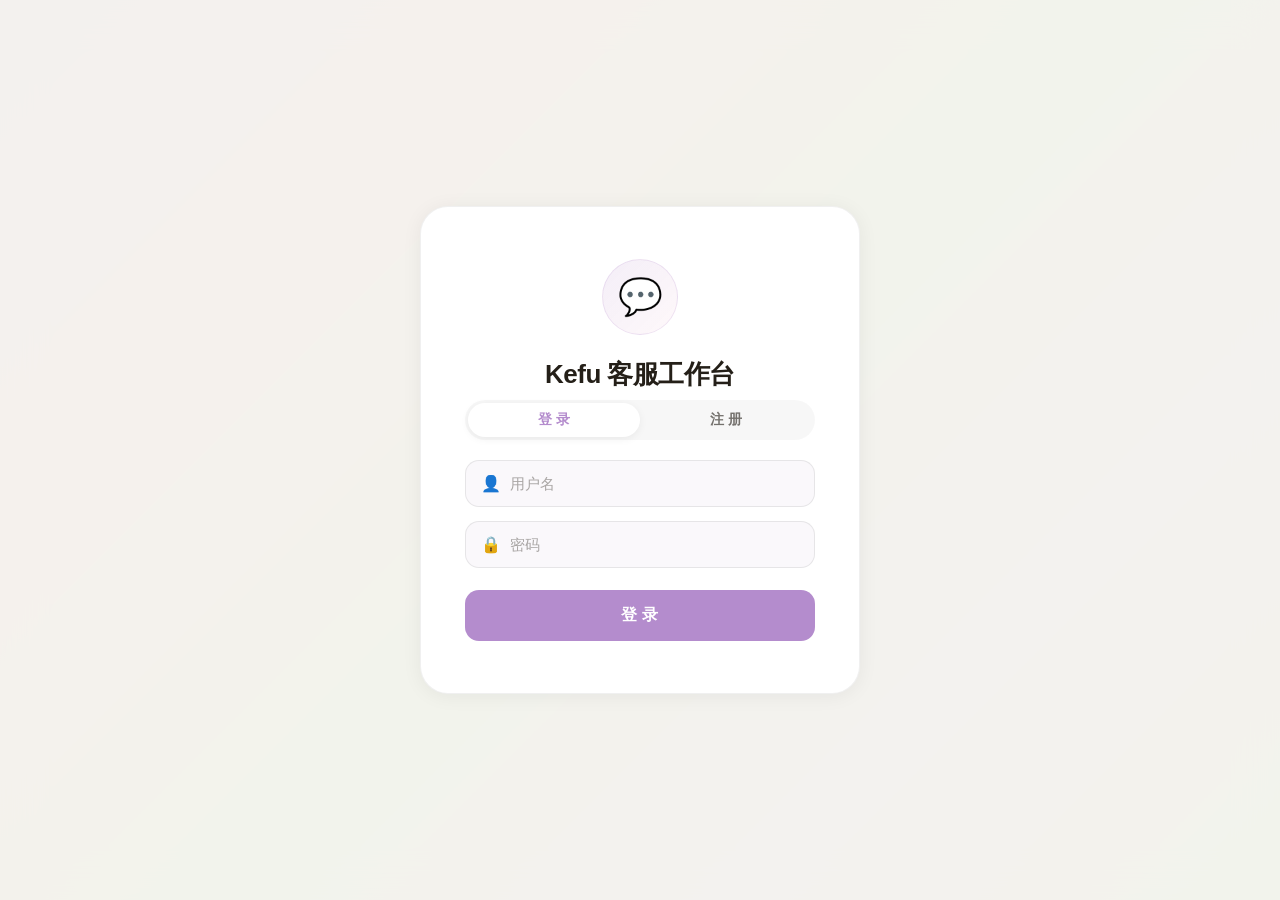
==== commit 7d884e0e: "brand: sync the whole palette with the studio website The library still carried the old gold/teal er" ====
--- a/examples/console.html
+++ b/examples/console.html
@@ -7,10 +7,10 @@
 <style>
 
 *,*::before,*::after{margin:0;padding:0;box-sizing:border-box}
-:root{--glass-bg:rgba(255,255,255,0.45);--glass-bg-hover:rgba(255,255,255,0.65);--glass-border:rgba(255,255,255,0.5);--glass-blur:blur(28px);--glass-shadow:0 8px 40px rgba(0,0,0,0.08);--glass-shadow-hover:0 16px 56px rgba(0,0,0,0.12);--accent:#b48ccd;--accent2:#f9c0d0;--accent-glow:rgba(180,140,205,0.32);--teal:#6aa055;--teal-glow:rgba(106,160,85,0.28);--danger:#c4554d;--danger-glow:rgba(196,85,77,0.2);--text:#2a2430;--text-secondary:rgba(42,36,48,0.55);--text-dim:rgba(42,36,48,0.35);--bg:#f6f4f7;--radius:20px;--radius-sm:14px;--radius-xs:10px;--radius-pill:100px;--spring:cubic-bezier(0.34,1.56,0.64,1);--ease-out:cubic-bezier(0.16,1,0.3,1)}
+:root{--glass-bg:rgba(255,255,255,0.30);--glass-bg-hover:rgba(255,255,255,0.46);--glass-border:rgba(255,255,255,0.78);--glass-blur:blur(28px);--glass-shadow:0 8px 40px rgba(0,0,0,0.08);--glass-shadow-hover:0 16px 56px rgba(0,0,0,0.12);--accent:#b48ccd;--accent2:#f9c0d0;--accent-glow:rgba(226,138,194,0.32);--teal:#558f42;--teal-glow:rgba(85,143,66,0.28);--danger:#c4554d;--danger-glow:rgba(196,85,77,0.2);--text:#241f18;--text-secondary:rgba(36,31,24,0.62);--text-dim:rgba(36,31,24,0.38);--bg:#f4f2f6;--radius:20px;--radius-sm:14px;--radius-xs:10px;--radius-pill:100px;--spring:cubic-bezier(0.34,1.56,0.64,1);--ease-out:cubic-bezier(0.16,1,0.3,1)}
 html{scroll-behavior:smooth;font-family:-apple-system,BlinkMacSystemFont,"SF Pro Display","SF Pro Text","PingFang SC","Microsoft YaHei",sans-serif;-webkit-font-smoothing:antialiased;color:var(--text)}
 body{background:var(--bg);overflow:hidden;height:100vh;line-height:1.5}
-.login-overlay{position:fixed;inset:0;z-index:10000;display:flex;align-items:center;justify-content:center;background:rgba(247,245,240,0.75);backdrop-filter:blur(12px);-webkit-backdrop-filter:blur(12px);transition:opacity .45s ease,visibility .45s ease}
+.login-overlay{position:fixed;inset:0;z-index:10000;display:flex;align-items:center;justify-content:center;background:rgba(244,241,234,0.75);backdrop-filter:blur(12px);-webkit-backdrop-filter:blur(12px);transition:opacity .45s ease,visibility .45s ease}
 .login-overlay.hidden{opacity:0;visibility:hidden;pointer-events:none}
 .login-panel{background:#fff;border:1px solid rgba(0,0,0,0.06);border-radius:28px;padding:52px 44px;width:100%;max-width:440px;text-align:center;box-shadow:0 2px 20px rgba(0,0,0,0.06);animation:panelIn .6s var(--spring)}
 @keyframes panelIn{from{opacity:0;transform:translateY(28px) scale(.96)}to{opacity:1;transform:translateY(0) scale(1)}}
@@ -24,7 +24,7 @@
 .login-error{font-size:13px;color:var(--danger);margin-bottom:12px;display:none}
 .login-field{position:relative;margin-bottom:14px}
 .login-field .field-icon{position:absolute;left:16px;top:50%;transform:translateY(-50%);font-size:16px;pointer-events:none;z-index:1}
-.login-field input{width:100%;padding:14px 16px 14px 44px;background:#f8f8f7;border:1px solid rgba(0,0,0,.08);border-radius:var(--radius-sm);color:var(--text);font-size:15px;outline:none;transition:all .3s ease}
+.login-field input{width:100%;padding:14px 16px 14px 44px;background:#faf8fb;border:1px solid rgba(0,0,0,.08);border-radius:var(--radius-sm);color:var(--text);font-size:15px;outline:none;transition:all .3s ease}
 .login-field input:focus{border-color:rgba(180,140,205,.5);box-shadow:0 0 0 3px var(--accent-glow)}
 .login-field input::placeholder{color:var(--text-dim)}
 .login-btn{width:100%;padding:15px;background:var(--accent);color:#fff;border:none;border-radius:var(--radius-sm);font-size:16px;font-weight:700;cursor:pointer;letter-spacing:.02em;transition:all .3s var(--spring);margin-top:8px;font-family:inherit}
@@ -89,7 +89,7 @@
 .oc-cart-entry:hover{border-color:var(--accent);box-shadow:0 0 0 3px var(--accent-glow)}
 .oc-cart-entry .oce-icon{font-size:15px;line-height:1}
 body.light-mode .oc-cart-entry{background:rgba(0,0,0,.03);border-color:rgba(0,0,0,.08)}
-body.dark-mode .oc-cart-entry{background:rgba(255,255,255,.06);border-color:rgba(255,255,255,.1);color:#e8e6e3}
+body.dark-mode .oc-cart-entry{background:rgba(255,255,255,.06);border-color:rgba(255,255,255,.1);color:#f4f1ea}
 .section-header-icon{font-size:28px;flex-shrink:0;width:44px;height:44px;display:flex;align-items:center;justify-content:center;background:rgba(255,255,255,.35);backdrop-filter:blur(12px);-webkit-backdrop-filter:blur(12px);border-radius:12px;border:1px solid rgba(255,255,255,.4)}
 .section-title{font-size:20px;font-weight:700;letter-spacing:-.02em}
 .section-subtitle{font-size:13px;color:var(--text-dim);margin-top:4px}
@@ -117,10 +117,10 @@
 .filter-dropdown-item{padding:8px 14px;font-size:12px;font-weight:500;color:var(--text);cursor:pointer;border-radius:6px;transition:all .15s ease;white-space:nowrap}
 .filter-dropdown-item:hover{background:rgba(180,140,205,.12);color:#8f63ab}
 .filter-dropdown-item.active{background:rgba(180,140,205,.18);color:#8f63ab;font-weight:700}
-body.dark-mode .filter-dropdown-trigger{background:rgba(255,255,255,0.1)!important;backdrop-filter:blur(20px) saturate(1.6)!important;-webkit-backdrop-filter:blur(20px) saturate(1.6)!important;border:1px solid rgba(255,255,255,0.2)!important;color:rgba(232,230,227,0.9)!important;box-shadow:0 2px 12px rgba(0,0,0,.2)!important}
+body.dark-mode .filter-dropdown-trigger{background:rgba(255,255,255,0.1)!important;backdrop-filter:blur(20px) saturate(1.6)!important;-webkit-backdrop-filter:blur(20px) saturate(1.6)!important;border:1px solid rgba(255,255,255,0.2)!important;color:rgba(244,241,234,0.9)!important;box-shadow:0 2px 12px rgba(0,0,0,.2)!important}
 body.dark-mode .filter-dropdown-trigger:hover{border-color:rgba(180,140,205,.5)!important}
-body.dark-mode .filter-dropdown-menu{background:rgba(38,38,42,.95)!important;border:1px solid rgba(255,255,255,0.15)!important;box-shadow:0 12px 40px rgba(0,0,0,.4)!important}
-body.dark-mode .filter-dropdown-item{color:rgba(232,230,227,0.8)!important}
+body.dark-mode .filter-dropdown-menu{background:rgba(35,36,40,.95)!important;border:1px solid rgba(255,255,255,0.15)!important;box-shadow:0 12px 40px rgba(0,0,0,.4)!important}
+body.dark-mode .filter-dropdown-item{color:rgba(244,241,234,0.8)!important}
 body.dark-mode .filter-dropdown-item:hover{background:rgba(180,140,205,.15)!important}
 body.dark-mode .filter-dropdown-item.active{background:rgba(180,140,205,.22)!important}
 
@@ -141,8 +141,8 @@
 .order-footer{display:flex;align-items:center;justify-content:space-between;padding-top:12px;border-top:1px solid rgba(0,0,0,.04)}
 .order-price{font-size:22px;font-weight:700;color:var(--accent)}
 .order-deadline{font-size:12px;color:var(--text-dim)}
-.btn-accept{padding:7px 18px;border-radius:var(--radius-pill);font-size:13px;font-weight:600;cursor:pointer;background:rgba(107,149,137,.5);backdrop-filter:blur(10px);-webkit-backdrop-filter:blur(10px);color:#fff;border:1px solid rgba(255,255,255,.3);transition:all .3s var(--spring);font-family:inherit}
-.btn-accept:hover{background:rgba(107,149,137,.7);transform:translateY(-2px);box-shadow:0 6px 20px var(--teal-glow)}
+.btn-accept{padding:7px 18px;border-radius:var(--radius-pill);font-size:13px;font-weight:600;cursor:pointer;background:rgba(140,194,116,.5);backdrop-filter:blur(10px);-webkit-backdrop-filter:blur(10px);color:#fff;border:1px solid rgba(255,255,255,.3);transition:all .3s var(--spring);font-family:inherit}
+.btn-accept:hover{background:rgba(140,194,116,.7);transform:translateY(-2px);box-shadow:0 6px 20px var(--teal-glow)}
 .btn-accept:active{transform:scale(.95)}
 .price-grid{display:grid;grid-template-columns:repeat(auto-fill,minmax(300px,1fr));gap:16px}
 .svc-card{background:rgba(255,255,255,.45);backdrop-filter:blur(20px);-webkit-backdrop-filter:blur(20px);border:1px solid rgba(255,255,255,.5);border-radius:var(--radius);padding:20px;display:flex;align-items:center;gap:14px;transition:transform .3s var(--spring),box-shadow .3s ease;cursor:pointer}
@@ -185,19 +185,19 @@
 .form-row{display:grid;grid-template-columns:1fr 1fr;gap:14px}
 .btn-save,.btn-submit{width:100%;padding:14px;border-radius:var(--radius-sm);font-size:15px;font-weight:700;cursor:pointer;color:#fff;border:1px solid rgba(255,255,255,.3);font-family:inherit;transition:all .3s var(--spring);letter-spacing:.02em}
 .btn-save{background:rgba(180,140,205,.55);backdrop-filter:blur(12px);-webkit-backdrop-filter:blur(12px);box-shadow:0 4px 20px rgba(180,140,205,.2)}
-.btn-submit{background:rgba(107,149,137,.55);backdrop-filter:blur(12px);-webkit-backdrop-filter:blur(12px)}
+.btn-submit{background:rgba(140,194,116,.55);backdrop-filter:blur(12px);-webkit-backdrop-filter:blur(12px)}
 .btn-save:hover,.btn-submit:hover{transform:translateY(-2px);box-shadow:0 8px 30px rgba(0,0,0,.15)}
 .btn-save:hover{background:rgba(180,140,205,.7)}
-.btn-submit:hover{background:rgba(107,149,137,.7)}
+.btn-submit:hover{background:rgba(140,194,116,.7)}
 .btn-save:active,.btn-submit:active{transform:translateY(0) scale(.97)}
-.btn-pwd{background:rgba(107,149,137,.55)!important;backdrop-filter:blur(12px)!important;-webkit-backdrop-filter:blur(12px)!important;box-shadow:0 4px 20px rgba(107,149,137,.2)!important;margin-top:10px!important}
+.btn-pwd{background:rgba(140,194,116,.55)!important;backdrop-filter:blur(12px)!important;-webkit-backdrop-filter:blur(12px)!important;box-shadow:0 4px 20px rgba(140,194,116,.2)!important;margin-top:10px!important}
 .empty-state{text-align:center;padding:56px 24px;color:var(--text-dim)}
 .empty-icon{font-size:44px;margin-bottom:14px;opacity:.5}
 .empty-state p{font-size:15px;margin-bottom:6px}
 .empty-hint{font-size:13px;color:var(--text-dim);opacity:.7}
 .toast{position:fixed;top:24px;left:50%;transform:translateX(-50%);z-index:10001;padding:12px 24px;border-radius:var(--radius-pill);font-size:14px;font-weight:600;background:rgba(255,255,255,.8);backdrop-filter:blur(30px);-webkit-backdrop-filter:blur(30px);border:1px solid var(--glass-border);color:var(--text);box-shadow:0 8px 32px rgba(0,0,0,.1);animation:toastIn .4s var(--spring);pointer-events:none;white-space:nowrap}
 @keyframes toastIn{from{opacity:0;transform:translateX(-50%) translateY(-16px)}to{opacity:1;transform:translateX(-50%) translateY(0)}}
-.modal-overlay{position:fixed;inset:0;z-index:9999;display:flex;align-items:center;justify-content:center;background:rgba(247,245,240,.6);backdrop-filter:blur(8px);-webkit-backdrop-filter:blur(8px);animation:fadeIn .3s ease}
+.modal-overlay{position:fixed;inset:0;z-index:9999;display:flex;align-items:center;justify-content:center;background:rgba(244,241,234,.6);backdrop-filter:blur(8px);-webkit-backdrop-filter:blur(8px);animation:fadeIn .3s ease}
 .modal-panel{background:rgba(255,255,255,.3);backdrop-filter:blur(40px) saturate(1.8);-webkit-backdrop-filter:blur(40px) saturate(1.8);border:1px solid rgba(255,255,255,.6);border-radius:28px;padding:40px;width:100%;max-width:460px;text-align:center;box-shadow:0 24px 80px rgba(0,0,0,.08);animation:panelIn .5s var(--spring);max-height:90vh;overflow-y:auto}
 .modal-panel.wide{max-width:520px;text-align:left}
 .modal-icon{font-size:44px;margin-bottom:12px}
@@ -207,8 +207,8 @@
 .modal-btns{display:flex;gap:10px;justify-content:center}
 .btn-cancel{padding:11px 24px;border-radius:var(--radius-pill);font-size:14px;font-weight:600;cursor:pointer;background:rgba(0,0,0,.03);border:1px solid rgba(0,0,0,.08);color:var(--text);transition:all .3s ease;font-family:inherit}
 .btn-cancel:hover{background:rgba(0,0,0,.06)}
-.btn-confirm{padding:11px 24px;border-radius:var(--radius-pill);font-size:14px;font-weight:600;cursor:pointer;background:rgba(107,149,137,.5);backdrop-filter:blur(10px);-webkit-backdrop-filter:blur(10px);color:#fff;border:1px solid rgba(255,255,255,.3);transition:all .3s var(--spring);font-family:inherit}
-.btn-confirm:hover{background:rgba(107,149,137,.7);transform:translateY(-2px);box-shadow:0 6px 24px var(--teal-glow)}
+.btn-confirm{padding:11px 24px;border-radius:var(--radius-pill);font-size:14px;font-weight:600;cursor:pointer;background:rgba(140,194,116,.5);backdrop-filter:blur(10px);-webkit-backdrop-filter:blur(10px);color:#fff;border:1px solid rgba(255,255,255,.3);transition:all .3s var(--spring);font-family:inherit}
+.btn-confirm:hover{background:rgba(140,194,116,.7);transform:translateY(-2px);box-shadow:0 6px 24px var(--teal-glow)}
 .btn-confirm:active{transform:scale(.95)}
 .avatar-picker{display:flex;align-items:center;gap:16px;margin-bottom:6px}
 .avatar-preview{width:64px;height:64px;border-radius:50%;background:linear-gradient(135deg,#b48ccd,#f9c0d0);display:flex;align-items:center;justify-content:center;font-size:28px;font-weight:700;color:#fff;flex-shrink:0}
@@ -219,7 +219,7 @@
 .username-row{display:flex;align-items:center;gap:10px}
 .username-row input{flex:1}
 .username-status{font-size:12px;font-weight:600;white-space:nowrap;padding:4px 10px;border-radius:6px}
-.username-status.available{color:#4a9;background:rgba(68,170,153,.1)}
+.username-status.available{color:#4a9;background:rgba(140,194,116,.1)}
 .username-status.taken{color:var(--danger);background:rgba(196,85,77,.1)}
 .username-status.checking{color:var(--text-dim);background:rgba(0,0,0,.03)}
 .profile-divider{height:1px;background:rgba(0,0,0,.05);margin:20px 0}
@@ -265,15 +265,15 @@
 .oc-order-info{flex:1;min-width:0}
 .oc-order-meta{font-size:12px;color:var(--text-dim);margin-top:2px}
 .oc-order-status{font-size:12px;font-weight:700;padding:4px 10px;border-radius:var(--radius-pill);white-space:nowrap}
-.status-open{background:rgba(107,149,137,.15);color:var(--teal)}
+.status-open{background:rgba(140,194,116,.15);color:var(--teal)}
 .status-accepted{background:rgba(180,140,205,.15);color:var(--accent)}
 .status-completed{background:rgba(100,200,100,.15);color:#4a9}.status-reviewing{background:rgba(180,140,205,.15);color:var(--accent)}
 .status-refunded{background:rgba(0,0,0,.06);color:var(--text-dim)}
 .oc-order-price{font-size:16px;font-weight:700;color:var(--accent);min-width:60px;text-align:right}
 .btn-refund{padding:5px 14px;border-radius:var(--radius-pill);font-size:12px;font-weight:600;cursor:pointer;background:rgba(196,85,77,.4);backdrop-filter:blur(8px);-webkit-backdrop-filter:blur(8px);color:#fff;border:1px solid rgba(196,85,77,.2);transition:all .3s var(--spring);font-family:inherit;white-space:nowrap;margin-left:8px}
 .btn-refund:hover{background:rgba(196,85,77,.6);box-shadow:0 4px 12px var(--danger-glow)}
-.btn-complete{padding:5px 14px;border-radius:var(--radius-pill);font-size:12px;font-weight:600;cursor:pointer;background:rgba(68,170,153,.4);backdrop-filter:blur(8px);-webkit-backdrop-filter:blur(8px);color:#fff;border:1px solid rgba(68,170,153,.2);transition:all .3s var(--spring);font-family:inherit;white-space:nowrap;margin-left:8px}
-.btn-complete:hover{background:rgba(68,170,153,.6);box-shadow:0 4px 12px rgba(68,170,153,.25)}.btn-confirm2{padding:6px 14px;border-radius:var(--radius-pill);font-size:12px;font-weight:600;cursor:pointer;background:rgba(68,170,153,.5);backdrop-filter:blur(10px);-webkit-backdrop-filter:blur(10px);color:#fff;border:1px solid rgba(255,255,255,.3);transition:all .3s var(--spring);font-family:inherit;margin-left:8px}.btn-confirm2:hover{background:rgba(68,170,153,.7);transform:translateY(-1px)}.btn-reject2{padding:6px 14px;border-radius:var(--radius-pill);font-size:12px;font-weight:600;cursor:pointer;background:rgba(196,85,77,.15);color:var(--danger);border:1px solid rgba(196,85,77,.2);transition:all .2s ease;font-family:inherit;margin-left:6px}.btn-reject2:hover{background:rgba(196,85,77,.25)}
+.btn-complete{padding:5px 14px;border-radius:var(--radius-pill);font-size:12px;font-weight:600;cursor:pointer;background:rgba(140,194,116,.4);backdrop-filter:blur(8px);-webkit-backdrop-filter:blur(8px);color:#fff;border:1px solid rgba(140,194,116,.2);transition:all .3s var(--spring);font-family:inherit;white-space:nowrap;margin-left:8px}
+.btn-complete:hover{background:rgba(140,194,116,.6);box-shadow:0 4px 12px rgba(140,194,116,.25)}.btn-confirm2{padding:6px 14px;border-radius:var(--radius-pill);font-size:12px;font-weight:600;cursor:pointer;background:rgba(140,194,116,.5);backdrop-filter:blur(10px);-webkit-backdrop-filter:blur(10px);color:#fff;border:1px solid rgba(255,255,255,.3);transition:all .3s var(--spring);font-family:inherit;margin-left:8px}.btn-confirm2:hover{background:rgba(140,194,116,.7);transform:translateY(-1px)}.btn-reject2{padding:6px 14px;border-radius:var(--radius-pill);font-size:12px;font-weight:600;cursor:pointer;background:rgba(196,85,77,.15);color:var(--danger);border:1px solid rgba(196,85,77,.2);transition:all .2s ease;font-family:inherit;margin-left:6px}.btn-reject2:hover{background:rgba(196,85,77,.25)}
 .recharge-grid{display:grid;grid-template-columns:repeat(auto-fill,minmax(180px,1fr));gap:16px;margin-bottom:24px}
 .recharge-card{background:rgba(255,255,255,.45);backdrop-filter:blur(20px);-webkit-backdrop-filter:blur(20px);border:2px solid rgba(255,255,255,.5);border-radius:var(--radius);padding:24px;text-align:center;cursor:pointer;transition:all .3s var(--spring)}
 .recharge-card:hover{transform:translateY(-2px);box-shadow:var(--glass-shadow-hover);border-color:rgba(180,140,205,.42)}
@@ -289,13 +289,13 @@
 .withdraw-section h4{font-size:16px;font-weight:700;margin-bottom:6px}
 .withdraw-section p{font-size:13px;color:var(--text-dim);margin-bottom:16px}
 .withdraw-row{display:flex;gap:12px;align-items:flex-end}.withdraw-row .form-group{flex:1;margin-bottom:0}.withdraw-row .btn-recharge{height:44px;align-self:flex-end;margin-bottom:0}
-.fee-notice{font-size:13px;color:var(--teal);margin-bottom:16px;padding:8px 12px;background:rgba(107,149,137,.08);border-radius:var(--radius-xs);line-height:1.6}
+.fee-notice{font-size:13px;color:var(--teal);margin-bottom:16px;padding:8px 12px;background:rgba(140,194,116,.08);border-radius:var(--radius-xs);line-height:1.6}
 
 /* === WebGL + Glass + Glow === */
 html{background:transparent}
-body{background:linear-gradient(135deg,#dcd0ee 0%,#fbe2ea 25%,#dbe9f0 50%,#e3d6f4 75%,#dcefe0 100%)!important;background-attachment:fixed!important}
+body{background:linear-gradient(135deg,#e1d2f2 0%,#fbd7e3 25%,#d7edd4 50%,#e7dcf7 75%,#d7edd4 100%)!important;background-attachment:fixed!important}
 #liquid-glass-bg{display:none !important}
-:root{--glass-blur-strong:blur(60px) saturate(2);--glass-blur:blur(40px) saturate(1.8);--glass-highlight:rgba(255,255,255,0.6);--edge-bright:rgba(255,255,255,0.9);--bg:#e3dfd8}
+:root{--glass-blur-strong:blur(60px) saturate(2);--glass-blur:blur(40px) saturate(1.8);--glass-highlight:rgba(255,255,255,0.95);--edge-bright:rgba(255,255,255,0.9);--bg:#f4f2f6}
 .login-overlay{z-index:10000!important}
 .toast{z-index:10001!important}
 .settings-dropdown,.notify-dropdown{z-index:101!important}
@@ -336,8 +336,8 @@
 
 
 /* === Light Mode Overrides === */
-body.light-mode{background:#f6f4f7!important} body.light-mode .search-input{background:#fff!important;border:1px solid rgba(0,0,0,.12)!important} body.light-mode .search-btn{background:linear-gradient(135deg,#b48ccd,#f9c0d0)!important;border:none!important;color:#fff!important;backdrop-filter:none!important;-webkit-backdrop-filter:none!important} body.light-mode .search-input::placeholder{color:rgba(0,0,0,.35)!important}
-body.light-mode .login-overlay{background:rgba(247,245,240,0.75)!important;backdrop-filter:none!important;-webkit-backdrop-filter:none!important}
+body.light-mode{background:#ffffff!important} body.light-mode .search-input{background:#fff!important;border:1px solid rgba(0,0,0,.12)!important} body.light-mode .search-btn{background:linear-gradient(135deg,#b48ccd,#f9c0d0)!important;border:none!important;color:#fff!important;backdrop-filter:none!important;-webkit-backdrop-filter:none!important} body.light-mode .search-input::placeholder{color:rgba(0,0,0,.35)!important}
+body.light-mode .login-overlay{background:rgba(244,241,234,0.75)!important;backdrop-filter:none!important;-webkit-backdrop-filter:none!important}
 
  
 body.light-mode .modal-panel{background:rgba(255,255,255,.92)!important;backdrop-filter:none!important;-webkit-backdrop-filter:none!important;border:1px solid rgba(0,0,0,.08)!important;box-shadow:0 16px 48px rgba(0,0,0,.12)!important}
@@ -383,74 +383,74 @@
 body.light-mode .filter-dropdown-item{color:var(--text)!important}
 body.light-mode .filter-dropdown-item:hover{background:rgba(0,0,0,.04)!important}
 body.light-mode .filter-dropdown-item.active{background:rgba(180,140,205,.12)!important;color:var(--accent)!important;font-weight:600!important}
-.search-bar>.filter-group{gap:1px!important}.filter-dropdown-trigger{padding:6px 10px!important}.filter-dropdown-trigger .filter-dropdown-arrow{margin-left:2px!important}body.dark-mode{background:#1c1c1e!important;--text:#e8e6e3;--text-secondary:rgba(232,230,227,0.55);--text-dim:rgba(232,230,227,0.35);--bg:#1c1c1e;--accent:#c8b2e0;--accent2:#f9c0d0}
+.search-bar>.filter-group{gap:1px!important}.filter-dropdown-trigger{padding:6px 10px!important}.filter-dropdown-trigger .filter-dropdown-arrow{margin-left:2px!important}body.dark-mode{background:#14161a!important;--text:#f4f1ea;--text-secondary:rgba(244,241,234,0.62);--text-dim:rgba(244,241,234,0.38);--bg:#14161a;--accent:#c8b2e0;--accent2:#f9c0d0}
 body.dark-mode .login-overlay{background:rgba(18,18,20,0.85)!important;backdrop-filter:blur(12px)!important;-webkit-backdrop-filter:blur(12px)!important}
-body.dark-mode .login-panel{background:rgba(38,38,42,0.7)!important;backdrop-filter:blur(40px) saturate(1.8)!important;-webkit-backdrop-filter:blur(40px) saturate(1.8)!important;border:1px solid rgba(255,255,255,0.1)!important;box-shadow:0 24px 80px rgba(0,0,0,0.4)!important}
-body.dark-mode .login-field input{background:rgba(255,255,255,0.06)!important;border:1px solid rgba(255,255,255,0.1)!important;color:#e8e6e3!important}
-body.dark-mode .login-field input::placeholder{color:rgba(232,230,227,0.35)!important}
+body.dark-mode .login-panel{background:rgba(35,36,40,0.7)!important;backdrop-filter:blur(40px) saturate(1.8)!important;-webkit-backdrop-filter:blur(40px) saturate(1.8)!important;border:1px solid rgba(255,255,255,0.1)!important;box-shadow:0 24px 80px rgba(0,0,0,0.4)!important}
+body.dark-mode .login-field input{background:rgba(255,255,255,0.06)!important;border:1px solid rgba(255,255,255,0.1)!important;color:#f4f1ea!important}
+body.dark-mode .login-field input::placeholder{color:rgba(244,241,234,0.35)!important}
 body.dark-mode .login-tabs{background:rgba(255,255,255,0.04)!important}
-body.dark-mode .login-tab{color:rgba(232,230,227,0.5)!important}
+body.dark-mode .login-tab{color:rgba(244,241,234,0.5)!important}
 body.dark-mode .login-tab.active{background:rgba(255,255,255,0.1)!important;color:var(--accent)!important}
 body.dark-mode .topbar{background:rgba(28,28,30,0.85)!important;backdrop-filter:blur(30px) saturate(1.8)!important;-webkit-backdrop-filter:blur(30px) saturate(1.8)!important;border:1px solid rgba(255,255,255,0.1)!important;border-radius:20px!important;margin:12px 12px 0 12px!important;box-shadow:0 8px 32px rgba(0,0,0,.2)}
 body.dark-mode .sidebar{background:rgba(28,28,30,0.7)!important;backdrop-filter:blur(44px) saturate(1.6)!important;-webkit-backdrop-filter:blur(44px) saturate(1.6)!important;border:1px solid rgba(255,255,255,0.1)!important;border-radius:20px!important;margin:12px 6px 12px 12px!important;box-shadow:0 8px 32px rgba(0,0,0,.2)} body.dark-mode .main-content{background:rgba(28,28,30,0.7)!important;backdrop-filter:blur(44px) saturate(1.6)!important;-webkit-backdrop-filter:blur(44px) saturate(1.6)!important;border:1px solid rgba(255,255,255,0.08)!important;border-radius:20px!important;margin:12px 12px 12px 6px!important;box-shadow:0 8px 32px rgba(0,0,0,.2)}
-body.dark-mode .modal-panel{background:rgba(38,38,42,0.8)!important;backdrop-filter:blur(40px) saturate(1.8)!important;-webkit-backdrop-filter:blur(40px) saturate(1.8)!important;border:1px solid rgba(255,255,255,0.1)!important;box-shadow:0 16px 48px rgba(0,0,0,0.4)!important}
-body.dark-mode .glass-panel{background:rgba(38,38,42,0.35)!important;backdrop-filter:blur(40px) saturate(1.6)!important;-webkit-backdrop-filter:blur(40px) saturate(1.6)!important;border:1px solid rgba(255,255,255,0.1)!important}
+body.dark-mode .modal-panel{background:rgba(35,36,40,0.8)!important;backdrop-filter:blur(40px) saturate(1.8)!important;-webkit-backdrop-filter:blur(40px) saturate(1.8)!important;border:1px solid rgba(255,255,255,0.1)!important;box-shadow:0 16px 48px rgba(0,0,0,0.4)!important}
+body.dark-mode .glass-panel{background:rgba(35,36,40,0.35)!important;backdrop-filter:blur(40px) saturate(1.6)!important;-webkit-backdrop-filter:blur(40px) saturate(1.6)!important;border:1px solid rgba(255,255,255,0.1)!important}
 body.dark-mode #cursorGlow{opacity:0.6!important}
-body.dark-mode .game-btn{background:transparent!important;border:1px solid transparent!important;color:rgba(232,230,227,0.55)!important;box-shadow:none!important}
-body.dark-mode .game-btn:hover{background:rgba(255,255,255,0.06)!important;border-color:rgba(255,255,255,0.1)!important;color:#e8e6e3!important}
-body.dark-mode .toast{background:rgba(38,38,42,0.95)!important;backdrop-filter:blur(30px)!important;-webkit-backdrop-filter:blur(30px)!important;border:1px solid rgba(255,255,255,0.12)!important;color:#e8e6e3!important;box-shadow:0 8px 32px rgba(0,0,0,0.5)!important}
-body.dark-mode .game-btn.active{background:rgba(200,178,224,0.15)!important;color:var(--accent)!important;border-color:rgba(200,178,224,0.3)!important}
-body.dark-mode .topbar-nav-btn{background:transparent!important;border:1px solid transparent!important;color:rgba(232,230,227,0.55)!important}
-body.dark-mode .topbar-nav-btn:hover{background:rgba(255,255,255,0.06)!important;border-color:rgba(255,255,255,0.1)!important;color:#e8e6e3!important;box-shadow:none!important}
-body.dark-mode .topbar-nav-btn.active{background:rgba(200,178,224,0.15)!important;color:var(--accent)!important;border-color:rgba(200,178,224,0.3)!important;box-shadow:none!important}
-body.dark-mode .order-card,.dark-mode .svc-card,.dark-mode .cart-item,.dark-mode .recharge-card{background:rgba(38,38,42,0.7)!important;backdrop-filter:blur(20px) saturate(1.4)!important;-webkit-backdrop-filter:blur(20px) saturate(1.4)!important;border:1px solid rgba(200,178,224,0.2)!important}
-body.dark-mode .order-card:hover,.dark-mode .svc-card:hover{box-shadow:inset 0 0 0 2px rgba(200,178,224,0.8),0 0 30px rgba(200,178,224,0.25),0 16px 48px rgba(0,0,0,0.3)}body.dark-mode .oc-order-item{background:rgba(38,38,42,0.7)!important;backdrop-filter:blur(20px) saturate(1.4)!important;-webkit-backdrop-filter:blur(20px) saturate(1.4)!important;border:1px solid rgba(200,178,224,0.2)!important}body.dark-mode .oc-order-item:hover{box-shadow:inset 0 0 0 2px rgba(200,178,224,0.8),0 0 25px rgba(200,178,224,0.2),0 8px 28px rgba(0,0,0,0.3)}body.dark-mode .oc-order-title{color:#e8e6e3!important}body.dark-mode .oc-order-meta{color:rgba(232,230,227,0.55)!important}body.dark-mode .oc-order-game{color:#c8b2e0!important}body.dark-mode .oc-order-price{color:#c8b2e0!important}
-
-body.dark-mode .btn-accept,.dark-mode .btn-confirm,.dark-mode .btn-checkout,.dark-mode .btn-submit,.dark-mode .btn-save,.dark-mode .btn-recharge{background:rgba(200,178,224,0.15)!important;border:1px solid rgba(200,178,224,0.3)!important;color:#c8b2e0!important}
-body.dark-mode .btn-cancel{background:rgba(255,255,255,0.06)!important;border:1px solid rgba(255,255,255,0.1)!important;color:rgba(232,230,227,0.7)!important}body.dark-mode .btn-accept:hover,.dark-mode .btn-confirm:hover,.dark-mode .btn-checkout:hover,.dark-mode .btn-submit:hover,.dark-mode .btn-save:hover,.dark-mode .btn-recharge:hover{background:rgba(200,178,224,0.35)!important;border-color:rgba(200,178,224,0.65)!important;color:#fff!important;transform:translateY(-2px);box-shadow:0 6px 20px rgba(200,178,224,0.25)}
+body.dark-mode .game-btn{background:transparent!important;border:1px solid transparent!important;color:rgba(244,241,234,0.55)!important;box-shadow:none!important}
+body.dark-mode .game-btn:hover{background:rgba(255,255,255,0.06)!important;border-color:rgba(255,255,255,0.1)!important;color:#f4f1ea!important}
+body.dark-mode .toast{background:rgba(35,36,40,0.95)!important;backdrop-filter:blur(30px)!important;-webkit-backdrop-filter:blur(30px)!important;border:1px solid rgba(255,255,255,0.12)!important;color:#f4f1ea!important;box-shadow:0 8px 32px rgba(0,0,0,0.5)!important}
+body.dark-mode .game-btn.active{background:rgba(198,162,222,0.15)!important;color:var(--accent)!important;border-color:rgba(198,162,222,0.3)!important}
+body.dark-mode .topbar-nav-btn{background:transparent!important;border:1px solid transparent!important;color:rgba(244,241,234,0.55)!important}
+body.dark-mode .topbar-nav-btn:hover{background:rgba(255,255,255,0.06)!important;border-color:rgba(255,255,255,0.1)!important;color:#f4f1ea!important;box-shadow:none!important}
+body.dark-mode .topbar-nav-btn.active{background:rgba(198,162,222,0.15)!important;color:var(--accent)!important;border-color:rgba(198,162,222,0.3)!important;box-shadow:none!important}
+body.dark-mode .order-card,.dark-mode .svc-card,.dark-mode .cart-item,.dark-mode .recharge-card{background:rgba(35,36,40,0.7)!important;backdrop-filter:blur(20px) saturate(1.4)!important;-webkit-backdrop-filter:blur(20px) saturate(1.4)!important;border:1px solid rgba(198,162,222,0.2)!important}
+body.dark-mode .order-card:hover,.dark-mode .svc-card:hover{box-shadow:inset 0 0 0 2px rgba(198,162,222,0.8),0 0 30px rgba(198,162,222,0.25),0 16px 48px rgba(0,0,0,0.3)}body.dark-mode .oc-order-item{background:rgba(35,36,40,0.7)!important;backdrop-filter:blur(20px) saturate(1.4)!important;-webkit-backdrop-filter:blur(20px) saturate(1.4)!important;border:1px solid rgba(198,162,222,0.2)!important}body.dark-mode .oc-order-item:hover{box-shadow:inset 0 0 0 2px rgba(198,162,222,0.8),0 0 25px rgba(198,162,222,0.2),0 8px 28px rgba(0,0,0,0.3)}body.dark-mode .oc-order-title{color:#f4f1ea!important}body.dark-mode .oc-order-meta{color:rgba(244,241,234,0.55)!important}body.dark-mode .oc-order-game{color:#c8b2e0!important}body.dark-mode .oc-order-price{color:#c8b2e0!important}
+
+body.dark-mode .btn-accept,.dark-mode .btn-confirm,.dark-mode .btn-checkout,.dark-mode .btn-submit,.dark-mode .btn-save,.dark-mode .btn-recharge{background:rgba(198,162,222,0.15)!important;border:1px solid rgba(198,162,222,0.3)!important;color:#c8b2e0!important}
+body.dark-mode .btn-cancel{background:rgba(255,255,255,0.06)!important;border:1px solid rgba(255,255,255,0.1)!important;color:rgba(244,241,234,0.7)!important}body.dark-mode .btn-accept:hover,.dark-mode .btn-confirm:hover,.dark-mode .btn-checkout:hover,.dark-mode .btn-submit:hover,.dark-mode .btn-save:hover,.dark-mode .btn-recharge:hover{background:rgba(198,162,222,0.35)!important;border-color:rgba(198,162,222,0.65)!important;color:#fff!important;transform:translateY(-2px);box-shadow:0 6px 20px rgba(198,162,222,0.25)}
 body.dark-mode .btn-cancel:hover{background:rgba(255,255,255,0.12)!important}
-body.dark-mode .publish-form{background:rgba(38,38,42,0.6)!important;box-shadow:0 2px 16px rgba(0,0,0,0.2)!important;border:1px solid rgba(255,255,255,0.08)!important}
-body.dark-mode .settings-dropdown,.dark-mode .notify-dropdown{background:rgba(38,38,42,0.9)!important;backdrop-filter:blur(40px) saturate(1.8)!important;-webkit-backdrop-filter:blur(40px) saturate(1.8)!important;box-shadow:0 8px 32px rgba(0,0,0,0.4)!important;border:1px solid rgba(255,255,255,0.1)!important}
-body.dark-mode .dropdown-item{color:rgba(232,230,227,0.7)!important}
+body.dark-mode .publish-form{background:rgba(35,36,40,0.6)!important;box-shadow:0 2px 16px rgba(0,0,0,0.2)!important;border:1px solid rgba(255,255,255,0.08)!important}
+body.dark-mode .settings-dropdown,.dark-mode .notify-dropdown{background:rgba(35,36,40,0.9)!important;backdrop-filter:blur(40px) saturate(1.8)!important;-webkit-backdrop-filter:blur(40px) saturate(1.8)!important;box-shadow:0 8px 32px rgba(0,0,0,0.4)!important;border:1px solid rgba(255,255,255,0.1)!important}
+body.dark-mode .dropdown-item{color:rgba(244,241,234,0.7)!important}
 body.dark-mode .dropdown-item:hover{background:rgba(255,255,255,0.06)!important}
 body.dark-mode .topbar-balance,.dark-mode .user-badge{background:rgba(255,255,255,0.06)!important;border:1px solid rgba(255,255,255,0.1)!important}
-body.dark-mode .icon-btn{background:rgba(255,255,255,0.06)!important;border:1px solid rgba(255,255,255,0.1)!important;color:rgba(232,230,227,0.7)!important}
+body.dark-mode .icon-btn{background:rgba(255,255,255,0.06)!important;border:1px solid rgba(255,255,255,0.1)!important;color:rgba(244,241,234,0.7)!important}
 body.dark-mode .icon-btn:hover{background:rgba(255,255,255,0.12)!important}
-body.dark-mode .withdraw-section{background:rgba(38,38,42,0.7)!important;backdrop-filter:blur(20px) saturate(1.4)!important;-webkit-backdrop-filter:blur(20px) saturate(1.4)!important;border:1px solid rgba(200,178,224,0.2)!important}
-body.dark-mode .withdraw-section h4{color:#e8e6e3!important}
-body.dark-mode .withdraw-section p{color:rgba(232,230,227,0.55)!important}
-body.dark-mode .withdraw-section .form-group input{background:rgba(255,255,255,0.06)!important;border:1px solid rgba(255,255,255,0.1)!important;color:#e8e6e3!important}
-body.dark-mode .withdraw-section .form-group label{color:rgba(232,230,227,0.55)!important}
-
-body.dark-mode .qty-btn{background:rgba(255,255,255,0.06)!important;border:1px solid rgba(255,255,255,0.1)!important;color:rgba(232,230,227,0.7)!important}
-body.dark-mode .tier-option{background:rgba(255,255,255,0.04)!important;border:1px solid rgba(255,255,255,0.08)!important;color:rgba(232,230,227,0.7)!important}
-body.dark-mode .tier-option:hover{background:rgba(200,178,224,0.12)!important}
-body.dark-mode .tier-option.selected{background:rgba(200,178,224,0.2)!important}
+body.dark-mode .withdraw-section{background:rgba(35,36,40,0.7)!important;backdrop-filter:blur(20px) saturate(1.4)!important;-webkit-backdrop-filter:blur(20px) saturate(1.4)!important;border:1px solid rgba(198,162,222,0.2)!important}
+body.dark-mode .withdraw-section h4{color:#f4f1ea!important}
+body.dark-mode .withdraw-section p{color:rgba(244,241,234,0.55)!important}
+body.dark-mode .withdraw-section .form-group input{background:rgba(255,255,255,0.06)!important;border:1px solid rgba(255,255,255,0.1)!important;color:#f4f1ea!important}
+body.dark-mode .withdraw-section .form-group label{color:rgba(244,241,234,0.55)!important}
+
+body.dark-mode .qty-btn{background:rgba(255,255,255,0.06)!important;border:1px solid rgba(255,255,255,0.1)!important;color:rgba(244,241,234,0.7)!important}
+body.dark-mode .tier-option{background:rgba(255,255,255,0.04)!important;border:1px solid rgba(255,255,255,0.08)!important;color:rgba(244,241,234,0.7)!important}
+body.dark-mode .tier-option:hover{background:rgba(198,162,222,0.12)!important}
+body.dark-mode .tier-option.selected{background:rgba(198,162,222,0.2)!important}
 body.dark-mode .price-card{background:rgba(255,255,255,0.06)!important}
-body.dark-mode #profileModal input[type=password]{background:rgba(255,255,255,0.06)!important;border:1px solid rgba(255,255,255,0.1)!important;color:#e8e6e3!important}
-body.dark-mode .form-group input,.dark-mode .form-group textarea,.dark-mode .form-group select{background:rgba(255,255,255,0.06)!important;border:1px solid rgba(255,255,255,0.1)!important;color:#e8e6e3!important}
-body.dark-mode .search-input{background:rgba(255,255,255,0.06)!important;border:1px solid rgba(255,255,255,0.1)!important;color:#e8e6e3!important}
-body.dark-mode .search-input::placeholder{color:rgba(232,230,227,0.35)!important} body.dark-mode .search-btn{background:rgba(180,140,205,.32)!important;color:#e8e6e3!important;border:1px solid rgba(255,255,255,.2)!important} body.dark-mode .filter-select{background:rgba(255,255,255,0.1)!important;backdrop-filter:blur(20px) saturate(1.6)!important;-webkit-backdrop-filter:blur(20px) saturate(1.6)!important;border:1px solid rgba(255,255,255,0.2)!important;color:rgba(232,230,227,0.9)!important;box-shadow:0 2px 12px rgba(0,0,0,.2)!important}
-body.dark-mode .oc-dropdown-trigger{background:rgba(255,255,255,0.06)!important;border:1px solid rgba(255,255,255,0.1)!important;color:rgba(232,230,227,0.7)!important}
+body.dark-mode #profileModal input[type=password]{background:rgba(255,255,255,0.06)!important;border:1px solid rgba(255,255,255,0.1)!important;color:#f4f1ea!important}
+body.dark-mode .form-group input,.dark-mode .form-group textarea,.dark-mode .form-group select{background:rgba(255,255,255,0.06)!important;border:1px solid rgba(255,255,255,0.1)!important;color:#f4f1ea!important}
+body.dark-mode .search-input{background:rgba(255,255,255,0.06)!important;border:1px solid rgba(255,255,255,0.1)!important;color:#f4f1ea!important}
+body.dark-mode .search-input::placeholder{color:rgba(244,241,234,0.35)!important} body.dark-mode .search-btn{background:rgba(180,140,205,.32)!important;color:#f4f1ea!important;border:1px solid rgba(255,255,255,.2)!important} body.dark-mode .filter-select{background:rgba(255,255,255,0.1)!important;backdrop-filter:blur(20px) saturate(1.6)!important;-webkit-backdrop-filter:blur(20px) saturate(1.6)!important;border:1px solid rgba(255,255,255,0.2)!important;color:rgba(244,241,234,0.9)!important;box-shadow:0 2px 12px rgba(0,0,0,.2)!important}
+body.dark-mode .oc-dropdown-trigger{background:rgba(255,255,255,0.06)!important;border:1px solid rgba(255,255,255,0.1)!important;color:rgba(244,241,234,0.7)!important}
 body.dark-mode .oc-dropdown-trigger:hover{background:rgba(255,255,255,0.12)!important}
-body.dark-mode .oc-dropdown-menu{background:rgba(38,38,42,0.95)!important;backdrop-filter:blur(40px) saturate(1.8)!important;-webkit-backdrop-filter:blur(40px) saturate(1.8)!important;border:1px solid rgba(255,255,255,0.1)!important;box-shadow:0 8px 24px rgba(0,0,0,0.4)!important}
-body.dark-mode .oc-dropdown-item{color:rgba(232,230,227,0.7)!important}
+body.dark-mode .oc-dropdown-menu{background:rgba(35,36,40,0.95)!important;backdrop-filter:blur(40px) saturate(1.8)!important;-webkit-backdrop-filter:blur(40px) saturate(1.8)!important;border:1px solid rgba(255,255,255,0.1)!important;box-shadow:0 8px 24px rgba(0,0,0,0.4)!important}
+body.dark-mode .oc-dropdown-item{color:rgba(244,241,234,0.7)!important}
 body.dark-mode .oc-dropdown-item:hover{background:rgba(255,255,255,0.06)!important}
-body.dark-mode .section-header-icon{background:rgba(255,255,255,0.08)!important;border:1px solid rgba(255,255,255,0.12)!important;color:#e8e6e3!important}
-body.dark-mode .login-icon{background:linear-gradient(135deg,rgba(200,178,224,0.15),rgba(249,192,208,0.1))!important;border:1px solid rgba(200,178,224,0.2)!important}
-body.dark-mode .login-hint{color:rgba(232,230,227,0.35)!important}
-body.dark-mode .empty-state{color:rgba(232,230,227,0.4)!important}
-body.dark-mode .order-title{color:#e8e6e3!important} body.dark-mode .section-title{color:#e8e6e3!important}
-body.dark-mode .order-desc{color:rgba(232,230,227,0.6)!important}
-body.dark-mode .order-meta,.dark-mode .order-footer{color:rgba(232,230,227,0.4)!important}
+body.dark-mode .section-header-icon{background:rgba(255,255,255,0.08)!important;border:1px solid rgba(255,255,255,0.12)!important;color:#f4f1ea!important}
+body.dark-mode .login-icon{background:linear-gradient(135deg,rgba(198,162,222,0.15),rgba(249,192,208,0.1))!important;border:1px solid rgba(198,162,222,0.2)!important}
+body.dark-mode .login-hint{color:rgba(244,241,234,0.35)!important}
+body.dark-mode .empty-state{color:rgba(244,241,234,0.4)!important}
+body.dark-mode .order-title{color:#f4f1ea!important} body.dark-mode .section-title{color:#f4f1ea!important}
+body.dark-mode .order-desc{color:rgba(244,241,234,0.6)!important}
+body.dark-mode .order-meta,.dark-mode .order-footer{color:rgba(244,241,234,0.4)!important}
 body.dark-mode .dropdown-divider{background:rgba(255,255,255,0.06)!important}
 body.dark-mode .profile-divider{background:rgba(255,255,255,0.08)!important}
-body.dark-mode .section-subtitle{color:rgba(232,230,227,0.6)!important}
+body.dark-mode .section-subtitle{color:rgba(244,241,234,0.6)!important}
 body.dark-mode .topbar-logo{color:var(--accent)!important}
 body.dark-mode .topbar-logo:hover{background:rgba(255,255,255,0.04)!important}
-body.dark-mode .cart-footer{background:rgba(38,38,42,0.7)!important;backdrop-filter:blur(20px) saturate(1.4)!important;-webkit-backdrop-filter:blur(20px) saturate(1.4)!important;border:1px solid rgba(255,255,255,0.08)!important}
-body.dark-mode .notify-dropdown{background:rgba(38,38,42,0.9)!important;backdrop-filter:blur(40px) saturate(1.8)!important;-webkit-backdrop-filter:blur(40px) saturate(1.8)!important;box-shadow:0 8px 32px rgba(0,0,0,0.4)!important;border:1px solid rgba(255,255,255,0.1)!important}
-body.dark-mode .notify-empty{color:rgba(232,230,227,0.35)!important}
+body.dark-mode .cart-footer{background:rgba(35,36,40,0.7)!important;backdrop-filter:blur(20px) saturate(1.4)!important;-webkit-backdrop-filter:blur(20px) saturate(1.4)!important;border:1px solid rgba(255,255,255,0.08)!important}
+body.dark-mode .notify-dropdown{background:rgba(35,36,40,0.9)!important;backdrop-filter:blur(40px) saturate(1.8)!important;-webkit-backdrop-filter:blur(40px) saturate(1.8)!important;box-shadow:0 8px 32px rgba(0,0,0,0.4)!important;border:1px solid rgba(255,255,255,0.1)!important}
+body.dark-mode .notify-empty{color:rgba(244,241,234,0.35)!important}
 body.dark-mode canvas{opacity:0.4!important}
 /* Chat Styles - Glass Panel */
 .chat-layout{display:none}
@@ -500,29 +500,29 @@
 .chat-contact-badge{background:var(--danger);color:#fff;border-radius:10px;min-width:18px;height:18px;display:flex;align-items:center;justify-content:center;font-size:10px;font-weight:600;padding:0 5px;line-height:1}
 .chat-main{flex:1;display:flex;flex-direction:column;min-width:0}
 body.dark-mode .chat-layout{background:rgba(30,30,32,.95)!important;border:1px solid rgba(255,255,255,.08)!important}
-body.dark-mode .chat-sidebar{background:#1e1e20!important;border-right-color:rgba(255,255,255,.06)!important}
-body.dark-mode .chat-sidebar-header{background:#1e1e20!important;border-bottom-color:rgba(255,255,255,.06)!important;color:#e8e6e3!important}
-body.dark-mode .chat-sidebar-search{background:#1e1e20!important;border-bottom-color:rgba(255,255,255,.06)!important}
-body.dark-mode .chat-sidebar-search input{background:rgba(255,255,255,.06)!important;border-color:rgba(255,255,255,.1)!important;color:#e8e6e3!important}
+body.dark-mode .chat-sidebar{background:#191d1c!important;border-right-color:rgba(255,255,255,.06)!important}
+body.dark-mode .chat-sidebar-header{background:#191d1c!important;border-bottom-color:rgba(255,255,255,.06)!important;color:#f4f1ea!important}
+body.dark-mode .chat-sidebar-search{background:#191d1c!important;border-bottom-color:rgba(255,255,255,.06)!important}
+body.dark-mode .chat-sidebar-search input{background:rgba(255,255,255,.06)!important;border-color:rgba(255,255,255,.1)!important;color:#f4f1ea!important}
 body.dark-mode .chat-sidebar-search input:focus{border-color:rgba(180,140,205,.5)!important;background:rgba(255,255,255,.08)!important}
-body.dark-mode .chat-contact-list{background:#1e1e20!important}
+body.dark-mode .chat-contact-list{background:#191d1c!important}
 body.dark-mode .chat-contact-item{border-bottom-color:rgba(255,255,255,.04)!important}
 body.dark-mode .chat-contact-item:hover{background:rgba(255,255,255,.04)!important}
 body.dark-mode .chat-contact-item.active{background:rgba(180,140,205,.15)!important}
-body.dark-mode .chat-contact-name{color:#e8e6e3!important}
-body.dark-mode .chat-contact-preview{color:rgba(232,230,227,.45)!important}
-body.dark-mode .chat-contact-time{color:rgba(232,230,227,.35)!important}
-body.dark-mode .chat-main{background:#161618!important} body.dark-mode .chat-messages-glass{background:rgba(30,30,34,.8)!important;backdrop-filter:blur(24px) saturate(1.4)!important;-webkit-backdrop-filter:blur(24px) saturate(1.4)!important;border:1px solid rgba(255,255,255,.12)!important;border-radius:14px!important;box-shadow:0 4px 24px rgba(0,0,0,.4),0 2px 8px rgba(180,140,205,.06),inset 0 1px 0 rgba(255,255,255,.08)!important} body.dark-mode #chatActive{overflow:visible!important;padding:4px!important;background:rgba(24,24,28,.8)!important;backdrop-filter:blur(40px) saturate(1.6)!important;-webkit-backdrop-filter:blur(40px) saturate(1.6)!important;border:1px solid rgba(255,255,255,.1)!important;box-shadow:0 8px 40px rgba(0,0,0,.4),inset 0 1px 0 rgba(255,255,255,.08)!important}
-body.dark-mode .chat-main-header{background:rgba(30,30,34,.75)!important;backdrop-filter:blur(24px) saturate(1.4)!important;-webkit-backdrop-filter:blur(24px) saturate(1.4)!important;border:1px solid rgba(255,255,255,.12)!important;border-radius:14px!important;color:#e8e6e3!important;box-shadow:0 4px 24px rgba(0,0,0,.4),0 2px 8px rgba(180,140,205,.06),inset 0 1px 0 rgba(255,255,255,.08)!important}
-body.dark-mode .chat-msg.received .chat-msg-bubble{background:#2c2c2e!important;color:#e8e6e3!important}
-body.dark-mode .chat-msg.sent .chat-msg-bubble{background:rgba(180,140,205,.35)!important;color:#e8e6e3!important;border:1px solid rgba(180,140,205,.25)!important}
-body.dark-mode .chat-input-area{background:rgba(30,30,34,.8)!important;backdrop-filter:blur(24px) saturate(1.4)!important;-webkit-backdrop-filter:blur(24px) saturate(1.4)!important;border:1px solid rgba(255,255,255,.12)!important;border-radius:14px!important;box-shadow:0 4px 24px rgba(0,0,0,.4),0 2px 8px rgba(180,140,205,.06),inset 0 1px 0 rgba(255,255,255,.08)!important}
-body.dark-mode .chat-input-area textarea{background:rgba(255,255,255,.06)!important;color:#e8e6e3!important}
+body.dark-mode .chat-contact-name{color:#f4f1ea!important}
+body.dark-mode .chat-contact-preview{color:rgba(244,241,234,.45)!important}
+body.dark-mode .chat-contact-time{color:rgba(244,241,234,.35)!important}
+body.dark-mode .chat-main{background:#14161a!important} body.dark-mode .chat-messages-glass{background:rgba(25,29,28,.8)!important;backdrop-filter:blur(24px) saturate(1.4)!important;-webkit-backdrop-filter:blur(24px) saturate(1.4)!important;border:1px solid rgba(255,255,255,.12)!important;border-radius:14px!important;box-shadow:0 4px 24px rgba(0,0,0,.4),0 2px 8px rgba(180,140,205,.06),inset 0 1px 0 rgba(255,255,255,.08)!important} body.dark-mode #chatActive{overflow:visible!important;padding:4px!important;background:rgba(20,22,26,.8)!important;backdrop-filter:blur(40px) saturate(1.6)!important;-webkit-backdrop-filter:blur(40px) saturate(1.6)!important;border:1px solid rgba(255,255,255,.1)!important;box-shadow:0 8px 40px rgba(0,0,0,.4),inset 0 1px 0 rgba(255,255,255,.08)!important}
+body.dark-mode .chat-main-header{background:rgba(25,29,28,.75)!important;backdrop-filter:blur(24px) saturate(1.4)!important;-webkit-backdrop-filter:blur(24px) saturate(1.4)!important;border:1px solid rgba(255,255,255,.12)!important;border-radius:14px!important;color:#f4f1ea!important;box-shadow:0 4px 24px rgba(0,0,0,.4),0 2px 8px rgba(180,140,205,.06),inset 0 1px 0 rgba(255,255,255,.08)!important}
+body.dark-mode .chat-msg.received .chat-msg-bubble{background:#232428!important;color:#f4f1ea!important}
+body.dark-mode .chat-msg.sent .chat-msg-bubble{background:rgba(180,140,205,.35)!important;color:#f4f1ea!important;border:1px solid rgba(180,140,205,.25)!important}
+body.dark-mode .chat-input-area{background:rgba(25,29,28,.8)!important;backdrop-filter:blur(24px) saturate(1.4)!important;-webkit-backdrop-filter:blur(24px) saturate(1.4)!important;border:1px solid rgba(255,255,255,.12)!important;border-radius:14px!important;box-shadow:0 4px 24px rgba(0,0,0,.4),0 2px 8px rgba(180,140,205,.06),inset 0 1px 0 rgba(255,255,255,.08)!important}
+body.dark-mode .chat-input-area textarea{background:rgba(255,255,255,.06)!important;color:#f4f1ea!important}
 body.dark-mode .chat-input-area textarea:focus{background:rgba(255,255,255,.08)!important;box-shadow:0 0 0 2px rgba(180,140,205,.2)!important}
-body.dark-mode .chat-start-search-results{background:#2c2c2e!important;border-color:rgba(255,255,255,.1)!important}
-body.dark-mode .chat-start-search-item{color:#e8e6e3!important;border-bottom-color:rgba(255,255,255,.04)!important}
+body.dark-mode .chat-start-search-results{background:#232428!important;border-color:rgba(255,255,255,.1)!important}
+body.dark-mode .chat-start-search-item{color:#f4f1ea!important;border-bottom-color:rgba(255,255,255,.04)!important}
 body.dark-mode .chat-start-search-item:hover{background:rgba(255,255,255,.06)!important}
-body.dark-mode .chat-time-divider span{background:rgba(255,255,255,.06)!important;color:rgba(232,230,227,.4)!important}
+body.dark-mode .chat-time-divider span{background:rgba(255,255,255,.06)!important;color:rgba(244,241,234,.4)!important}
 
 /* === Force search bar layout consistency across all themes === */
 .search-bar{display:flex!important;flex-wrap:nowrap!important;align-items:center!important;gap:6px!important;margin-bottom:16px!important}
@@ -943,19 +943,19 @@
     -webkit-backdrop-filter: blur(18px) saturate(1.6) !important;
     border: 1px solid rgba(255,255,255,.65) !important;
     box-shadow: 0 4px 18px rgba(0,0,0,.16) !important;
-    color: #1c1c1e !important;
+    color: #14161a !important;
   }
   body.dark-mode #chatFixedBack.show {
     background: rgba(42,42,48,.88) !important;
     border-color: rgba(255,255,255,.16) !important;
     box-shadow: 0 4px 18px rgba(0,0,0,.45) !important;
-    color: #e8e6e3 !important;
+    color: #f4f1ea !important;
   }
   body.light-mode #chatFixedBack.show {
     background: rgba(255,255,255,.9) !important;
     border-color: rgba(0,0,0,.12) !important;
     box-shadow: 0 4px 18px rgba(0,0,0,.14) !important;
-    color: #1c1c1e !important;
+    color: #14161a !important;
   }
 
   /* ---- Mobile Chat Contact List ---- */
@@ -1051,13 +1051,13 @@
      DARK MODE - Mobile overrides (same specificity as desktop)
      ================================================================ */
   body.dark-mode .topbar {
-    background: rgba(20,20,24,.9) !important;
+    background: rgba(20,22,26,.9) !important;
     border-color: rgba(255,255,255,.12) !important;
     margin: 6px 8px 0 8px !important;
     border-radius: 16px !important;
   }
   body.dark-mode .mobile-bottom-nav {
-    background: rgba(20,20,24,.9) !important;
+    background: rgba(20,22,26,.9) !important;
     border-color: rgba(255,255,255,.12) !important;
   }
   body.dark-mode .mobile-nav-item { color: rgba(255,255,255,.45); }
@@ -1068,7 +1068,7 @@
     color: rgba(255,255,255,.8);
   }
   body.dark-mode .mobile-game-sheet-inner {
-    background: rgba(20,20,24,.95);
+    background: rgba(20,22,26,.95);
   }
   body.dark-mode .mobile-game-sheet-inner .game-btn {
     background: rgba(255,255,255,.05);
@@ -1076,15 +1076,15 @@
     color: rgba(255,255,255,.75);
   }
   body.dark-mode .chat-main-header {
-    background: rgba(24,24,28,.9) !important;
+    background: rgba(20,22,26,.9) !important;
     border-bottom-color: rgba(255,255,255,.08) !important;
-    color: #e8e6e3 !important;
+    color: #f4f1ea !important;
   }
   body.dark-mode .chat-messages-glass {
     background: rgba(18,18,22,.85) !important;
   }
   body.dark-mode .chat-input-area {
-    background: rgba(24,24,28,.9) !important;
+    background: rgba(20,22,26,.9) !important;
     border-top-color: rgba(255,255,255,.08) !important;
   }
   body.dark-mode .chat-back-btn {
@@ -1092,12 +1092,12 @@
     color: rgba(255,255,255,.7);
   }
   body.dark-mode .chat-mobile-sidebar {
-    background: rgba(20,20,24,.9);
+    background: rgba(20,22,26,.9);
   }
   body.dark-mode #chatUserSearchMobile {
     background: rgba(255,255,255,.06) !important;
     border-color: rgba(255,255,255,.08) !important;
-    color: #e8e6e3 !important;
+    color: #f4f1ea !important;
   }
   body.dark-mode .main-content {
     margin: 0 !important;
@@ -1340,39 +1340,39 @@
   }
   #chatActive.chat-fullscreen .chat-input-area button:active { transform: scale(.96) !important; }
   body.dark-mode .chat-mobile-sidebar { background: rgba(26,26,30,.72) !important; backdrop-filter: blur(30px) saturate(1.4) !important; -webkit-backdrop-filter: blur(30px) saturate(1.4) !important; border-radius: 24px !important; border: 1px solid rgba(255,255,255,.09) !important; box-shadow: inset 0 1px 0 rgba(255,255,255,.07), 0 8px 32px rgba(0,0,0,.35) !important; overflow: hidden; }
-  body.dark-mode .mchat-nav { background: rgba(30,30,34,.6) !important; border-bottom-color: rgba(255,255,255,.1) !important; }
-  body.dark-mode .mchat-nav span { color: #e8e6e3 !important; }
-  body.dark-mode .mchat-search { background: rgba(30,30,34,.5) !important; border-bottom-color: rgba(255,255,255,.08) !important; }
-  body.dark-mode #chatUserSearchMobile { background: rgba(255,255,255,.08) !important; border-color: rgba(255,255,255,.14) !important; color: #e8e6e3 !important; box-shadow: inset 0 1px 0 rgba(255,255,255,.08) !important; }
+  body.dark-mode .mchat-nav { background: rgba(25,29,28,.6) !important; border-bottom-color: rgba(255,255,255,.1) !important; }
+  body.dark-mode .mchat-nav span { color: #f4f1ea !important; }
+  body.dark-mode .mchat-search { background: rgba(25,29,28,.5) !important; border-bottom-color: rgba(255,255,255,.08) !important; }
+  body.dark-mode #chatUserSearchMobile { background: rgba(255,255,255,.08) !important; border-color: rgba(255,255,255,.14) !important; color: #f4f1ea !important; box-shadow: inset 0 1px 0 rgba(255,255,255,.08) !important; }
   body.dark-mode .chat-mobile-sidebar .chat-contact-list { background: transparent !important; }
   body.dark-mode .chat-mobile-sidebar .chat-contact-item { border-bottom-color: rgba(255,255,255,.06) !important; }
   body.dark-mode .chat-mobile-sidebar .chat-contact-item:active { background: rgba(255,255,255,.08) !important; }
-  body.dark-mode .chat-mobile-sidebar .chat-contact-name { color: #e8e6e3 !important; }
-  body.dark-mode .chat-mobile-sidebar .chat-contact-preview { color: rgba(232,230,227,.5) !important; }
-  body.dark-mode .chat-mobile-sidebar .chat-contact-time { color: rgba(232,230,227,.4) !important; }
+  body.dark-mode .chat-mobile-sidebar .chat-contact-name { color: #f4f1ea !important; }
+  body.dark-mode .chat-mobile-sidebar .chat-contact-preview { color: rgba(244,241,234,.5) !important; }
+  body.dark-mode .chat-mobile-sidebar .chat-contact-time { color: rgba(244,241,234,.4) !important; }
   body.dark-mode .chat-mobile-sidebar .chat-contact-avatar { background: rgba(255,255,255,.1) !important; border-color: rgba(255,255,255,.14) !important; }
-  body.dark-mode #chatActive.chat-fullscreen { background: rgba(24,24,28,.65) !important; border-color: rgba(255,255,255,.12) !important; box-shadow: 0 8px 40px rgba(0,0,0,.4), inset 0 1px 0 rgba(255,255,255,.08) !important; }
-  body.dark-mode #chatActive.chat-fullscreen .chat-main-header { background: rgba(30,30,34,.6) !important; border-color: rgba(255,255,255,.1) !important; border-bottom-color: rgba(255,255,255,.08) !important; }
-  body.dark-mode #chatActive.chat-fullscreen .chat-main-header span { color: #e8e6e3 !important; }
-  body.dark-mode #chatActive.chat-fullscreen .chat-main-header .chat-back-btn { background: rgba(255,255,255,.1) !important; border-color: rgba(255,255,255,.14) !important; color: #e8e6e3 !important; }
-  body.dark-mode #chatActive.chat-fullscreen .chat-messages-glass { background: rgba(30,30,34,.5) !important; border-color: rgba(255,255,255,.1) !important; box-shadow: inset 0 1px 0 rgba(255,255,255,.06) !important; }
+  body.dark-mode #chatActive.chat-fullscreen { background: rgba(20,22,26,.65) !important; border-color: rgba(255,255,255,.12) !important; box-shadow: 0 8px 40px rgba(0,0,0,.4), inset 0 1px 0 rgba(255,255,255,.08) !important; }
+  body.dark-mode #chatActive.chat-fullscreen .chat-main-header { background: rgba(25,29,28,.6) !important; border-color: rgba(255,255,255,.1) !important; border-bottom-color: rgba(255,255,255,.08) !important; }
+  body.dark-mode #chatActive.chat-fullscreen .chat-main-header span { color: #f4f1ea !important; }
+  body.dark-mode #chatActive.chat-fullscreen .chat-main-header .chat-back-btn { background: rgba(255,255,255,.1) !important; border-color: rgba(255,255,255,.14) !important; color: #f4f1ea !important; }
+  body.dark-mode #chatActive.chat-fullscreen .chat-messages-glass { background: rgba(25,29,28,.5) !important; border-color: rgba(255,255,255,.1) !important; box-shadow: inset 0 1px 0 rgba(255,255,255,.06) !important; }
   body.dark-mode #chatActive.chat-fullscreen .chat-msg-avatar { background: rgba(255,255,255,.1) !important; border-color: rgba(255,255,255,.14) !important; }
-  body.dark-mode #chatActive.chat-fullscreen .chat-msg.received .chat-msg-bubble { background: rgba(255,255,255,.08) !important; border-color: rgba(255,255,255,.1) !important; color: #e8e6e3 !important; box-shadow: inset 0 1px 0 rgba(255,255,255,.06) !important; }
-  body.dark-mode #chatActive.chat-fullscreen .chat-msg.sent .chat-msg-bubble { background: rgba(180,140,205,.35) !important; border-color: rgba(180,140,205,.25) !important; color: #e8e6e3 !important; box-shadow: 0 2px 10px rgba(0,0,0,.2), inset 0 1px 0 rgba(255,255,255,.15) !important; }
-  body.dark-mode #chatActive.chat-fullscreen .chat-time-divider span { background: rgba(255,255,255,.08) !important; border-color: rgba(255,255,255,.12) !important; color: rgba(232,230,227,.5) !important; }
-  body.dark-mode #chatActive.chat-fullscreen .chat-input-area { background: rgba(30,30,34,.55) !important; border-color: rgba(255,255,255,.1) !important; border-top-color: rgba(255,255,255,.08) !important; }
-  body.dark-mode #chatActive.chat-fullscreen .chat-input-area textarea { background: rgba(255,255,255,.08) !important; border-color: rgba(255,255,255,.12) !important; color: #e8e6e3 !important; }
+  body.dark-mode #chatActive.chat-fullscreen .chat-msg.received .chat-msg-bubble { background: rgba(255,255,255,.08) !important; border-color: rgba(255,255,255,.1) !important; color: #f4f1ea !important; box-shadow: inset 0 1px 0 rgba(255,255,255,.06) !important; }
+  body.dark-mode #chatActive.chat-fullscreen .chat-msg.sent .chat-msg-bubble { background: rgba(180,140,205,.35) !important; border-color: rgba(180,140,205,.25) !important; color: #f4f1ea !important; box-shadow: 0 2px 10px rgba(0,0,0,.2), inset 0 1px 0 rgba(255,255,255,.15) !important; }
+  body.dark-mode #chatActive.chat-fullscreen .chat-time-divider span { background: rgba(255,255,255,.08) !important; border-color: rgba(255,255,255,.12) !important; color: rgba(244,241,234,.5) !important; }
+  body.dark-mode #chatActive.chat-fullscreen .chat-input-area { background: rgba(25,29,28,.55) !important; border-color: rgba(255,255,255,.1) !important; border-top-color: rgba(255,255,255,.08) !important; }
+  body.dark-mode #chatActive.chat-fullscreen .chat-input-area textarea { background: rgba(255,255,255,.08) !important; border-color: rgba(255,255,255,.12) !important; color: #f4f1ea !important; }
   body.dark-mode #chatActive.chat-fullscreen .chat-input-area button { background: var(--accent) !important; }
   /* 浅色模式：与深色相同几何（内缩 4px、细边框、圆角、无白色大外泛光） */
   body.light-mode .chat-mobile-sidebar { background: rgba(255,255,255,.55) !important; border-radius: 24px !important; box-shadow: none !important; }
   body.light-mode .mchat-nav { background: rgba(255,255,255,.8) !important; border-bottom-color: rgba(0,0,0,.08) !important; }
   body.light-mode .mchat-search { background: rgba(255,255,255,.7) !important; border-bottom-color: rgba(0,0,0,.06) !important; }
-  body.light-mode #chatUserSearchMobile { background: rgba(255,255,255,.9) !important; border-color: rgba(0,0,0,.14) !important; color: #1a1a1a !important; box-shadow: inset 0 1px 0 rgba(255,255,255,.8) !important; }
+  body.light-mode #chatUserSearchMobile { background: rgba(255,255,255,.9) !important; border-color: rgba(0,0,0,.14) !important; color: #241f18 !important; box-shadow: inset 0 1px 0 rgba(255,255,255,.8) !important; }
   body.light-mode #chatActive.chat-fullscreen { background: rgba(255,255,255,.6) !important; border-color: rgba(0,0,0,.12) !important; padding: 4px !important; box-shadow: 0 8px 40px rgba(0,0,0,.12), inset 0 1px 0 rgba(255,255,255,.9) !important; }
   body.light-mode #chatActive.chat-fullscreen .chat-main-header { background: rgba(255,255,255,.8) !important; border-color: rgba(0,0,0,.1) !important; border-bottom-color: rgba(0,0,0,.08) !important; border-radius: 14px !important; box-shadow: 0 4px 24px rgba(0,0,0,.08), inset 0 1px 0 rgba(255,255,255,.85) !important; }
   body.light-mode #chatActive.chat-fullscreen .chat-messages-glass { background: rgba(255,255,255,.65) !important; border-color: rgba(0,0,0,.1) !important; border-radius: 14px !important; box-shadow: inset 0 1px 0 rgba(255,255,255,.85) !important; }
   body.light-mode #chatActive.chat-fullscreen .chat-input-area { background: rgba(255,255,255,.75) !important; border-color: rgba(0,0,0,.1) !important; border-top-color: rgba(0,0,0,.08) !important; border-radius: 14px !important; box-shadow: 0 4px 24px rgba(0,0,0,.08), inset 0 1px 0 rgba(255,255,255,.85) !important; }
-  body.light-mode #chatActive.chat-fullscreen .chat-input-area textarea { background: rgba(255,255,255,.95) !important; border-color: rgba(0,0,0,.12) !important; color: #1a1a1a !important; }
+  body.light-mode #chatActive.chat-fullscreen .chat-input-area textarea { background: rgba(255,255,255,.95) !important; border-color: rgba(0,0,0,.12) !important; color: #241f18 !important; }
 
   /* 玻璃模式：与深色相同几何（内缩 4px、细边框、圆角、无白色大外泛光） */
   body:not(.dark-mode):not(.light-mode) .chat-mobile-sidebar { background: rgba(255,255,255,.35) !important; border-radius: 24px !important; box-shadow: none !important; }
@@ -1447,14 +1447,14 @@
 .au-actions{display:flex;gap:6px;flex-shrink:0}
 .btn-sm{padding:6px 12px;border-radius:var(--radius-pill);font-size:12px;font-weight:600;cursor:pointer;border:1px solid rgba(255,255,255,.35);background:rgba(255,255,255,.35);color:var(--text);font-family:inherit;transition:all .2s}
 .btn-sm.danger{background:rgba(196,85,77,.6);color:#fff;border-color:transparent}
-.btn-sm.ok{background:rgba(107,149,137,.6);color:#fff;border-color:transparent}
+.btn-sm.ok{background:rgba(140,194,116,.6);color:#fff;border-color:transparent}
 .btn-sm.gold{background:rgba(180,140,205,.6);color:#fff;border-color:transparent}
 body.light-mode .admin-user-row,body.light-mode .admin-order-row{background:rgba(255,255,255,.9)!important;backdrop-filter:none!important;-webkit-backdrop-filter:none!important;border:1px solid rgba(0,0,0,.06)!important}
-body.dark-mode .admin-user-row,body.dark-mode .admin-order-row{background:rgba(38,38,42,0.7)!important;backdrop-filter:blur(20px) saturate(1.4)!important;-webkit-backdrop-filter:blur(20px) saturate(1.4)!important;border:1px solid rgba(200,178,224,0.2)!important}
-body.dark-mode .admin-user-row .au-name,body.dark-mode .admin-order-row .ao-title{color:#e8e6e3!important}
-body.dark-mode .admin-user-row .au-meta,body.dark-mode .admin-order-row .ao-meta{color:rgba(232,230,227,0.55)!important}
+body.dark-mode .admin-user-row,body.dark-mode .admin-order-row{background:rgba(35,36,40,0.7)!important;backdrop-filter:blur(20px) saturate(1.4)!important;-webkit-backdrop-filter:blur(20px) saturate(1.4)!important;border:1px solid rgba(198,162,222,0.2)!important}
+body.dark-mode .admin-user-row .au-name,body.dark-mode .admin-order-row .ao-title{color:#f4f1ea!important}
+body.dark-mode .admin-user-row .au-meta,body.dark-mode .admin-order-row .ao-meta{color:rgba(244,241,234,0.55)!important}
 body.light-mode .admin-tab,body.light-mode .admin-search input{background:rgba(0,0,0,.04)!important;border-color:rgba(0,0,0,.1)!important}
-body.dark-mode .admin-tab,body.dark-mode .admin-search input{background:rgba(255,255,255,.08)!important;border-color:rgba(255,255,255,.14)!important;color:#e8e6e3!important}
+body.dark-mode .admin-tab,body.dark-mode .admin-search input{background:rgba(255,255,255,.08)!important;border-color:rgba(255,255,255,.14)!important;color:#f4f1ea!important}
 .topbar-nav-btn:active,.game-btn:active,.qty-btn:active{transform:scale(.96)}
 .filter-dropdown-trigger:active{opacity:.7}
 
@@ -1467,7 +1467,7 @@
 .conv-item.active{background:rgba(255,255,255,.7);border-color:rgba(180,140,205,.6);box-shadow:inset 0 0 0 1px rgba(180,140,205,.35),0 4px 16px rgba(180,140,205,.15)}
 .conv-item .c1{display:flex;justify-content:space-between;align-items:center;margin-bottom:2px}
 .conv-item .c-name{font-weight:600;font-size:13px;overflow:hidden;text-overflow:ellipsis;white-space:nowrap}
-.conv-item .c-site{font-size:10px;color:var(--teal);background:rgba(107,149,137,.12);padding:1px 8px;border-radius:10px;flex-shrink:0}
+.conv-item .c-site{font-size:10px;color:var(--teal);background:rgba(140,194,116,.12);padding:1px 8px;border-radius:10px;flex-shrink:0}
 .conv-item .c-time{font-size:10px;color:var(--text-dim);flex-shrink:0}
 .conv-item .c-preview{font-size:11px;color:var(--text-dim);margin-top:2px;white-space:nowrap;overflow:hidden;text-overflow:ellipsis}
 .conv-item .c-badge{display:inline-block;min-width:16px;height:16px;line-height:16px;text-align:center;border-radius:8px;background:var(--danger);color:#fff;font-size:10px;margin-left:4px;padding:0 4px}
@@ -1484,19 +1484,19 @@
 #msgs{flex:1;overflow-y:auto;padding:18px;display:flex;flex-direction:column;gap:8px}
 .msg{max-width:68%;padding:9px 14px;border-radius:14px;font-size:14px;line-height:1.55;word-break:break-word;white-space:pre-wrap}
 .msg.visitor{background:rgba(255,255,255,.5);border:1px solid rgba(255,255,255,.6);align-self:flex-start;border-bottom-left-radius:4px}
-.msg.agent{background:linear-gradient(135deg,var(--teal),#4a7a35);color:#fff;align-self:flex-end;border-bottom-right-radius:4px}
+.msg.agent{background:linear-gradient(135deg,var(--teal),#467335);color:#fff;align-self:flex-end;border-bottom-right-radius:4px}
 .msg.system{align-self:center;font-size:11px;color:var(--text-dim);background:rgba(0,0,0,.04);padding:4px 12px;border-radius:20px}
 .msg .mt{font-size:10px;opacity:.6;margin-top:3px}
 .msg.agent .mt{text-align:right}
 .inputbar{display:flex;gap:10px;padding:12px 18px;border-top:1px solid rgba(255,255,255,.3);flex-shrink:0;background:rgba(255,255,255,.15)}
 .inputbar textarea{flex:1;resize:none;border:1px solid rgba(255,255,255,.4);border-radius:var(--radius-sm);padding:10px 14px;font-size:14px;outline:none;max-height:100px;background:rgba(255,255,255,.4);color:var(--text)}
-.inputbar button{padding:0 24px;border:none;border-radius:var(--radius-sm);background:linear-gradient(135deg,var(--teal),#4a7a35);color:#fff;font-weight:700;font-size:14px;cursor:pointer;font-family:inherit}
+.inputbar button{padding:0 24px;border:none;border-radius:var(--radius-sm);background:linear-gradient(135deg,var(--teal),#467335);color:#fff;font-weight:700;font-size:14px;cursor:pointer;font-family:inherit}
 #chatEmpty{flex:1;display:flex;align-items:center;justify-content:center;color:var(--text-dim);font-size:14px}
 .col-info{width:220px;padding:16px 14px;border-left:1px solid rgba(255,255,255,.3);overflow-y:auto;flex-shrink:0}
 .info-hd{font-size:11px;font-weight:700;text-transform:uppercase;letter-spacing:.06em;color:var(--text-dim);margin-bottom:10px}
 .info-row{font-size:12px;margin-bottom:8px;word-break:break-all}
 .info-row b{color:var(--text-dim);font-weight:600;margin-right:6px}
-.site-tag{display:inline-block;font-size:11px;background:rgba(107,149,137,.12);color:var(--teal);padding:2px 10px;border-radius:10px;margin-bottom:10px}
+.site-tag{display:inline-block;font-size:11px;background:rgba(140,194,116,.12);color:var(--teal);padding:2px 10px;border-radius:10px;margin-bottom:10px}
 .modal{position:fixed;inset:0;z-index:200;background:rgba(30,25,15,.35);backdrop-filter:blur(6px);-webkit-backdrop-filter:blur(6px);display:none;align-items:center;justify-content:center}
 .modal.open{display:flex}
 .modal-card{width:520px;max-width:94vw;max-height:82vh;overflow-y:auto;background:rgba(255,255,255,.3);backdrop-filter:blur(40px) saturate(1.8);-webkit-backdrop-filter:blur(40px) saturate(1.8);border:1px solid rgba(255,255,255,.6);border-radius:28px;padding:32px;box-shadow:0 24px 80px rgba(0,0,0,.08)}
@@ -1510,10 +1510,10 @@
 body.light-mode .msg.visitor{background:#fff!important;border:1px solid rgba(0,0,0,.06)!important}
 body.light-mode .modal-card{background:rgba(255,255,255,.92)!important;backdrop-filter:none!important}
 body.dark-mode .conv-item{background:rgba(255,255,255,.06)!important;border:1px solid rgba(255,255,255,.1)!important;backdrop-filter:blur(20px) saturate(1.4)!important;-webkit-backdrop-filter:blur(20px) saturate(1.4)!important;border-radius:var(--radius)!important}
-body.dark-mode .conv-item:hover{background:rgba(255,255,255,.1)!important;box-shadow:inset 0 0 0 1px rgba(200,178,224,.25),0 4px 16px rgba(0,0,0,.2)!important}
-body.dark-mode .conv-item.active{background:rgba(200,178,224,.14)!important;border-color:rgba(200,178,224,.5)!important;box-shadow:inset 0 0 0 1px rgba(200,178,224,.30),0 4px 16px rgba(0,0,0,.25)!important}
-body.dark-mode .msg.visitor{background:rgba(255,255,255,.08)!important;border:1px solid rgba(255,255,255,.1)!important;color:#e8e6e3!important}
-body.dark-mode .modal-card{background:rgba(38,38,42,.95)!important;border:1px solid rgba(255,255,255,.12)!important}
+body.dark-mode .conv-item:hover{background:rgba(255,255,255,.1)!important;box-shadow:inset 0 0 0 1px rgba(198,162,222,.25),0 4px 16px rgba(0,0,0,.2)!important}
+body.dark-mode .conv-item.active{background:rgba(198,162,222,.14)!important;border-color:rgba(198,162,222,.5)!important;box-shadow:inset 0 0 0 1px rgba(198,162,222,.30),0 4px 16px rgba(0,0,0,.25)!important}
+body.dark-mode .msg.visitor{background:rgba(255,255,255,.08)!important;border:1px solid rgba(255,255,255,.1)!important;color:#f4f1ea!important}
+body.dark-mode .modal-card{background:rgba(35,36,40,.95)!important;border:1px solid rgba(255,255,255,.12)!important}
 </style>
 </head>
 <body>
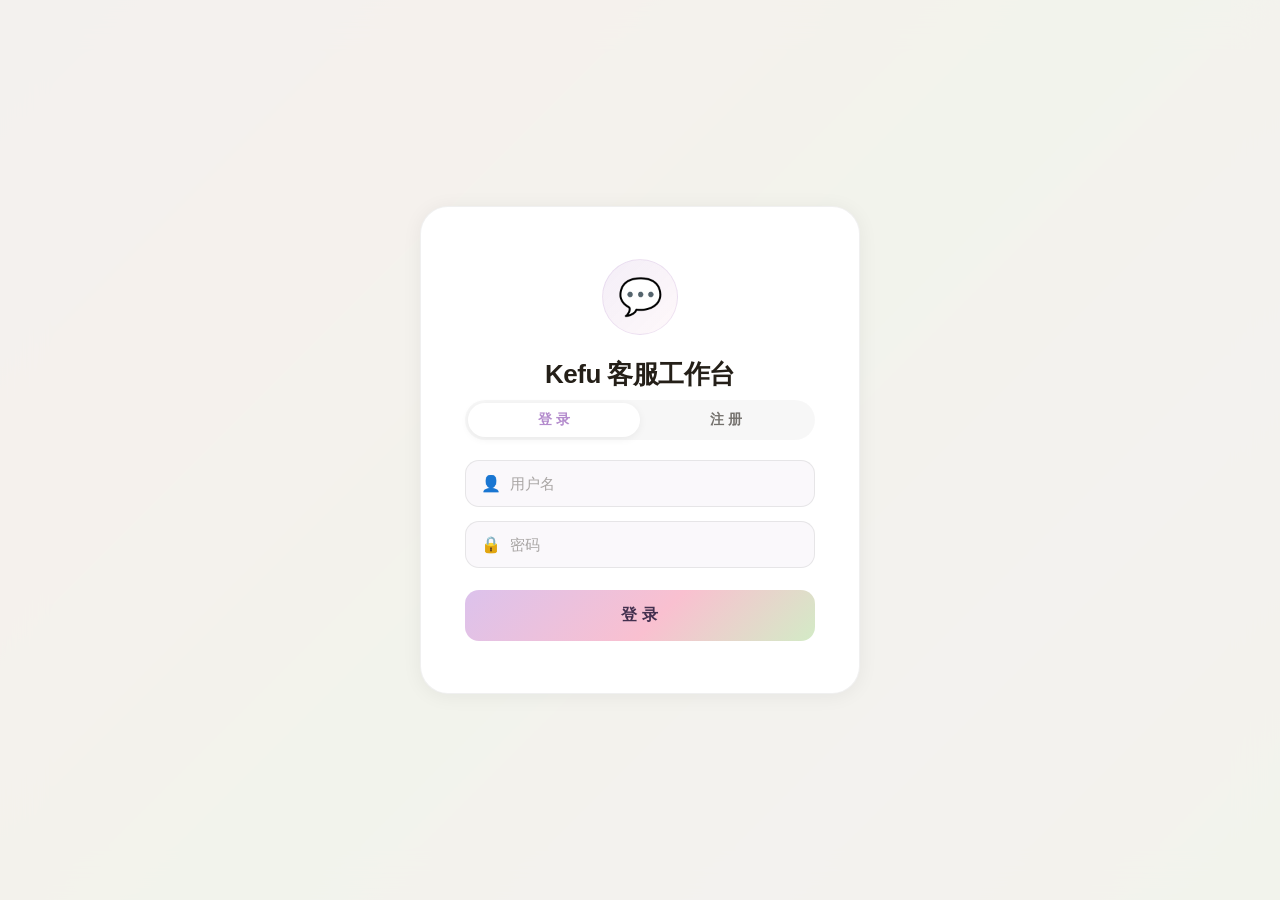
==== commit a4b3b83e: "brand: use the studio website's pastel gradient for the buttons The buttons were still purple->pink " ====
--- a/examples/console.html
+++ b/examples/console.html
@@ -7,7 +7,7 @@
 <style>
 
 *,*::before,*::after{margin:0;padding:0;box-sizing:border-box}
-:root{--glass-bg:rgba(255,255,255,0.30);--glass-bg-hover:rgba(255,255,255,0.46);--glass-border:rgba(255,255,255,0.78);--glass-blur:blur(28px);--glass-shadow:0 8px 40px rgba(0,0,0,0.08);--glass-shadow-hover:0 16px 56px rgba(0,0,0,0.12);--accent:#b48ccd;--accent2:#f9c0d0;--accent-glow:rgba(226,138,194,0.32);--teal:#558f42;--teal-glow:rgba(85,143,66,0.28);--danger:#c4554d;--danger-glow:rgba(196,85,77,0.2);--text:#241f18;--text-secondary:rgba(36,31,24,0.62);--text-dim:rgba(36,31,24,0.38);--bg:#f4f2f6;--radius:20px;--radius-sm:14px;--radius-xs:10px;--radius-pill:100px;--spring:cubic-bezier(0.34,1.56,0.64,1);--ease-out:cubic-bezier(0.16,1,0.3,1)}
+:root{--glass-bg:rgba(255,255,255,0.30);--glass-bg-hover:rgba(255,255,255,0.46);--glass-border:rgba(255,255,255,0.78);--glass-blur:blur(28px);--glass-shadow:0 8px 40px rgba(0,0,0,0.08);--glass-shadow-hover:0 16px 56px rgba(0,0,0,0.12);--accent:#b48ccd;--accent2:#f9c0d0;--accent-glow:rgba(226,138,194,0.32);--teal:#558f42;--teal-glow:rgba(85,143,66,0.28);--danger:#c4554d;--danger-glow:rgba(196,85,77,0.2);--grad-btn:linear-gradient(135deg,#dcc2ec,#f9c0d0 55%,#d3ebc6);--ink:#43304f;--text:#241f18;--text-secondary:rgba(36,31,24,0.62);--text-dim:rgba(36,31,24,0.38);--bg:#f4f2f6;--radius:20px;--radius-sm:14px;--radius-xs:10px;--radius-pill:100px;--spring:cubic-bezier(0.34,1.56,0.64,1);--ease-out:cubic-bezier(0.16,1,0.3,1)}
 html{scroll-behavior:smooth;font-family:-apple-system,BlinkMacSystemFont,"SF Pro Display","SF Pro Text","PingFang SC","Microsoft YaHei",sans-serif;-webkit-font-smoothing:antialiased;color:var(--text)}
 body{background:var(--bg);overflow:hidden;height:100vh;line-height:1.5}
 .login-overlay{position:fixed;inset:0;z-index:10000;display:flex;align-items:center;justify-content:center;background:rgba(244,241,234,0.75);backdrop-filter:blur(12px);-webkit-backdrop-filter:blur(12px);transition:opacity .45s ease,visibility .45s ease}
@@ -27,8 +27,8 @@
 .login-field input{width:100%;padding:14px 16px 14px 44px;background:#faf8fb;border:1px solid rgba(0,0,0,.08);border-radius:var(--radius-sm);color:var(--text);font-size:15px;outline:none;transition:all .3s ease}
 .login-field input:focus{border-color:rgba(180,140,205,.5);box-shadow:0 0 0 3px var(--accent-glow)}
 .login-field input::placeholder{color:var(--text-dim)}
-.login-btn{width:100%;padding:15px;background:var(--accent);color:#fff;border:none;border-radius:var(--radius-sm);font-size:16px;font-weight:700;cursor:pointer;letter-spacing:.02em;transition:all .3s var(--spring);margin-top:8px;font-family:inherit}
-.login-btn:hover{background:var(--accent2);transform:translateY(-1px);box-shadow:0 4px 16px var(--accent-glow)}
+.login-btn{width:100%;padding:15px;background:linear-gradient(135deg,#dcc2ec,#f9c0d0 55%,#d3ebc6);color:#43304f;border:none;border-radius:var(--radius-sm);font-size:16px;font-weight:700;cursor:pointer;letter-spacing:.02em;transition:all .3s var(--spring);margin-top:8px;font-family:inherit}
+.login-btn:hover{background:linear-gradient(135deg,#dcc2ec,#f9c0d0 55%,#d3ebc6);transform:translateY(-1px);box-shadow:0 4px 16px var(--accent-glow)}
 .login-btn:active{transform:scale(.97)}
 .login-hint{font-size:12px;color:var(--text-dim);margin-top:20px}
 .app-container{display:flex;flex-direction:column;height:100vh;overflow:hidden;padding:0}
@@ -65,7 +65,7 @@
 .notify-empty{padding:24px;text-align:center;color:var(--text-dim);font-size:13px}
 .user-badge{display:flex;align-items:center;gap:8px;padding:6px 14px 6px 6px;background:rgba(255,255,255,.2);backdrop-filter:blur(24px) saturate(1.2);-webkit-backdrop-filter:blur(24px) saturate(1.2);border:1px solid rgba(255,255,255,.35);border-radius:var(--radius-pill);cursor:pointer;transition:all .3s ease}
 .user-badge:hover{background:rgba(255,255,255,.65);transform:translateY(-1px)}
-.user-avatar{width:30px;height:30px;border-radius:50%;background:linear-gradient(135deg,#b48ccd,#f9c0d0);display:flex;align-items:center;justify-content:center;font-size:18px;color:#fff;flex-shrink:0}
+.user-avatar{width:30px;height:30px;border-radius:50%;background:linear-gradient(135deg,#dcc2ec,#f9c0d0 55%,#d3ebc6);display:flex;align-items:center;justify-content:center;font-size:18px;color:#43304f;flex-shrink:0}
 .user-name{font-size:13px;font-weight:600;max-width:120px;overflow:hidden;text-overflow:ellipsis;white-space:nowrap}
 .settings-dropdown{position:absolute;top:calc(100% + 8px);right:4px;background:rgba(255,255,255,.85);backdrop-filter:blur(40px) saturate(1.8);-webkit-backdrop-filter:blur(40px) saturate(1.8);border:1px solid rgba(255,255,255,.6);border-radius:var(--radius-sm);padding:6px 0;min-width:180px;box-shadow:0 12px 40px rgba(0,0,0,.1);opacity:0;visibility:hidden;transform:translateY(-8px);transition:all .25s var(--ease-out);z-index:101}
 .settings-dropdown.show{opacity:1;visibility:visible;transform:translateY(0)}
@@ -98,8 +98,8 @@
 .search-bar{display:flex!important;align-items:center;gap:6px;margin-bottom:16px}
 .search-input{flex:1!important;min-width:120px;padding:10px 16px;background:rgba(255,255,255,.25);border:1px solid rgba(0,0,0,.06);border-radius:var(--radius-pill);font-size:13px;color:var(--text);outline:none;font-family:inherit;transition:all .2s ease;height:42px;line-height:1.4;box-sizing:border-box}
 .search-input:focus{border-color:rgba(180,140,205,.5);box-shadow:0 0 0 2px rgba(180,140,205,.15)}
-.search-input::placeholder{color:var(--text-dim)}.search-btn{padding:10px 16px;background:rgba(180,140,205,.42);backdrop-filter:blur(10px);-webkit-backdrop-filter:blur(10px);color:#fff;border:1px solid rgba(255,255,255,.3);border-radius:var(--radius-pill);font-size:13px;font-weight:600;cursor:pointer;transition:all .2s ease;font-family:inherit;white-space:nowrap;height:42px;line-height:1.4;flex-shrink:0;box-sizing:border-box}
-.search-btn:hover{background:rgba(180,140,205,.6);transform:translateY(-1px)}
+.search-input::placeholder{color:var(--text-dim)}.search-btn{padding:10px 16px;background:linear-gradient(135deg,#dcc2ec,#f9c0d0 55%,#d3ebc6);backdrop-filter:blur(10px);-webkit-backdrop-filter:blur(10px);color:#43304f;border:1px solid rgba(255,255,255,.3);border-radius:var(--radius-pill);font-size:13px;font-weight:600;cursor:pointer;transition:all .2s ease;font-family:inherit;white-space:nowrap;height:42px;line-height:1.4;flex-shrink:0;box-sizing:border-box}
+.search-btn:hover{background:linear-gradient(135deg,#dcc2ec,#f9c0d0 55%,#d3ebc6);transform:translateY(-1px)}
 .search-btn:active{transform:scale(.97)}
 .filter-group{display:flex;gap:2px;flex-shrink:0!important;align-items:center}
 .filter-select{display:none;padding:10px 32px 10px 14px;background:rgba(255,255,255,.4);backdrop-filter:blur(20px) saturate(1.6);-webkit-backdrop-filter:blur(20px) saturate(1.6);border:1px solid rgba(255,255,255,.55);border-radius:var(--radius-pill);font-size:12px;font-weight:600;color:var(--text);cursor:pointer;font-family:inherit;outline:none;appearance:none;-webkit-appearance:none;background-image:url("data:image/svg+xml,%3Csvg xmlns='http://www.w3.org/2000/svg' width='12' height='12' viewBox='0 0 12 12'%3E%3Cpath d='M2 4l4 4 4-4' stroke='%23888' stroke-width='1.8' fill='none' stroke-linecap='round' stroke-linejoin='round'/%3E%3C/svg%3E");background-repeat:no-repeat;background-position:right 10px center;transition:all .25s ease;box-shadow:0 2px 12px rgba(0,0,0,.05);box-sizing:border-box}
@@ -141,8 +141,8 @@
 .order-footer{display:flex;align-items:center;justify-content:space-between;padding-top:12px;border-top:1px solid rgba(0,0,0,.04)}
 .order-price{font-size:22px;font-weight:700;color:var(--accent)}
 .order-deadline{font-size:12px;color:var(--text-dim)}
-.btn-accept{padding:7px 18px;border-radius:var(--radius-pill);font-size:13px;font-weight:600;cursor:pointer;background:rgba(140,194,116,.5);backdrop-filter:blur(10px);-webkit-backdrop-filter:blur(10px);color:#fff;border:1px solid rgba(255,255,255,.3);transition:all .3s var(--spring);font-family:inherit}
-.btn-accept:hover{background:rgba(140,194,116,.7);transform:translateY(-2px);box-shadow:0 6px 20px var(--teal-glow)}
+.btn-accept{padding:7px 18px;border-radius:var(--radius-pill);font-size:13px;font-weight:600;cursor:pointer;background:linear-gradient(135deg,#dcc2ec,#f9c0d0 55%,#d3ebc6);backdrop-filter:blur(10px);-webkit-backdrop-filter:blur(10px);color:#43304f;border:1px solid rgba(255,255,255,.3);transition:all .3s var(--spring);font-family:inherit}
+.btn-accept:hover{background:linear-gradient(135deg,#dcc2ec,#f9c0d0 55%,#d3ebc6);transform:translateY(-2px);box-shadow:0 6px 20px var(--teal-glow)}
 .btn-accept:active{transform:scale(.95)}
 .price-grid{display:grid;grid-template-columns:repeat(auto-fill,minmax(300px,1fr));gap:16px}
 .svc-card{background:rgba(255,255,255,.45);backdrop-filter:blur(20px);-webkit-backdrop-filter:blur(20px);border:1px solid rgba(255,255,255,.5);border-radius:var(--radius);padding:20px;display:flex;align-items:center;gap:14px;transition:transform .3s var(--spring),box-shadow .3s ease;cursor:pointer}
@@ -172,8 +172,8 @@
 .cart-footer{display:flex;align-items:center;justify-content:space-between;margin-top:20px;padding:18px 24px;background:rgba(255,255,255,.45);backdrop-filter:blur(20px);-webkit-backdrop-filter:blur(20px);border:1px solid rgba(255,255,255,.5);border-radius:var(--radius)}
 .cart-total-label{font-size:13px;color:var(--text-secondary);margin-bottom:2px}
 .total-price{font-size:26px;font-weight:700;color:var(--accent);letter-spacing:-.03em}
-.btn-checkout{padding:12px 36px;border-radius:var(--radius-pill);font-size:15px;font-weight:700;cursor:pointer;background:rgba(180,140,205,.5);backdrop-filter:blur(10px);-webkit-backdrop-filter:blur(10px);color:#fff;border:1px solid rgba(255,255,255,.3);transition:all .3s var(--spring);font-family:inherit}
-.btn-checkout:hover{background:rgba(180,140,205,.7);transform:translateY(-2px);box-shadow:0 8px 24px var(--accent-glow)}
+.btn-checkout{padding:12px 36px;border-radius:var(--radius-pill);font-size:15px;font-weight:700;cursor:pointer;background:linear-gradient(135deg,#dcc2ec,#f9c0d0 55%,#d3ebc6);backdrop-filter:blur(10px);-webkit-backdrop-filter:blur(10px);color:#43304f;border:1px solid rgba(255,255,255,.3);transition:all .3s var(--spring);font-family:inherit}
+.btn-checkout:hover{background:linear-gradient(135deg,#dcc2ec,#f9c0d0 55%,#d3ebc6);transform:translateY(-2px);box-shadow:0 8px 24px var(--accent-glow)}
 .btn-checkout:active{transform:scale(.95)}
 .publish-form{background:rgba(255,255,255,.5);backdrop-filter:blur(24px) saturate(1.6);-webkit-backdrop-filter:blur(24px) saturate(1.6);border:1px solid rgba(255,255,255,.6);border-radius:var(--radius);padding:28px;max-width:640px;box-shadow:0 8px 40px rgba(0,0,0,.06)}
 .form-group{margin-bottom:16px}
@@ -183,12 +183,12 @@
 #profileModal input[type=password]{width:100%;padding:7px 10px;font-size:13px;background:rgba(255,255,255,.45);backdrop-filter:blur(12px);-webkit-backdrop-filter:blur(12px);border:1px solid rgba(255,255,255,.5);border-radius:10px;outline:none;transition:all .25s ease;color:var(--text);font-family:inherit}
 #profileModal input[type=password]:focus{border-color:rgba(180,140,205,.5);box-shadow:0 0 0 3px var(--accent-glow)}
 .form-row{display:grid;grid-template-columns:1fr 1fr;gap:14px}
-.btn-save,.btn-submit{width:100%;padding:14px;border-radius:var(--radius-sm);font-size:15px;font-weight:700;cursor:pointer;color:#fff;border:1px solid rgba(255,255,255,.3);font-family:inherit;transition:all .3s var(--spring);letter-spacing:.02em}
-.btn-save{background:rgba(180,140,205,.55);backdrop-filter:blur(12px);-webkit-backdrop-filter:blur(12px);box-shadow:0 4px 20px rgba(180,140,205,.2)}
-.btn-submit{background:rgba(140,194,116,.55);backdrop-filter:blur(12px);-webkit-backdrop-filter:blur(12px)}
+.btn-save,.btn-submit{width:100%;padding:14px;border-radius:var(--radius-sm);font-size:15px;font-weight:700;cursor:pointer;color:#43304f;border:1px solid rgba(255,255,255,.3);font-family:inherit;transition:all .3s var(--spring);letter-spacing:.02em}
+.btn-save{background:linear-gradient(135deg,#dcc2ec,#f9c0d0 55%,#d3ebc6);backdrop-filter:blur(12px);-webkit-backdrop-filter:blur(12px);box-shadow:0 4px 20px rgba(180,140,205,.2)}
+.btn-submit{background:linear-gradient(135deg,#dcc2ec,#f9c0d0 55%,#d3ebc6);backdrop-filter:blur(12px);-webkit-backdrop-filter:blur(12px)}
 .btn-save:hover,.btn-submit:hover{transform:translateY(-2px);box-shadow:0 8px 30px rgba(0,0,0,.15)}
-.btn-save:hover{background:rgba(180,140,205,.7)}
-.btn-submit:hover{background:rgba(140,194,116,.7)}
+.btn-save:hover{background:linear-gradient(135deg,#dcc2ec,#f9c0d0 55%,#d3ebc6)}
+.btn-submit:hover{background:linear-gradient(135deg,#dcc2ec,#f9c0d0 55%,#d3ebc6)}
 .btn-save:active,.btn-submit:active{transform:translateY(0) scale(.97)}
 .btn-pwd{background:rgba(140,194,116,.55)!important;backdrop-filter:blur(12px)!important;-webkit-backdrop-filter:blur(12px)!important;box-shadow:0 4px 20px rgba(140,194,116,.2)!important;margin-top:10px!important}
 .empty-state{text-align:center;padding:56px 24px;color:var(--text-dim)}
@@ -207,11 +207,11 @@
 .modal-btns{display:flex;gap:10px;justify-content:center}
 .btn-cancel{padding:11px 24px;border-radius:var(--radius-pill);font-size:14px;font-weight:600;cursor:pointer;background:rgba(0,0,0,.03);border:1px solid rgba(0,0,0,.08);color:var(--text);transition:all .3s ease;font-family:inherit}
 .btn-cancel:hover{background:rgba(0,0,0,.06)}
-.btn-confirm{padding:11px 24px;border-radius:var(--radius-pill);font-size:14px;font-weight:600;cursor:pointer;background:rgba(140,194,116,.5);backdrop-filter:blur(10px);-webkit-backdrop-filter:blur(10px);color:#fff;border:1px solid rgba(255,255,255,.3);transition:all .3s var(--spring);font-family:inherit}
-.btn-confirm:hover{background:rgba(140,194,116,.7);transform:translateY(-2px);box-shadow:0 6px 24px var(--teal-glow)}
+.btn-confirm{padding:11px 24px;border-radius:var(--radius-pill);font-size:14px;font-weight:600;cursor:pointer;background:linear-gradient(135deg,#dcc2ec,#f9c0d0 55%,#d3ebc6);backdrop-filter:blur(10px);-webkit-backdrop-filter:blur(10px);color:#43304f;border:1px solid rgba(255,255,255,.3);transition:all .3s var(--spring);font-family:inherit}
+.btn-confirm:hover{background:linear-gradient(135deg,#dcc2ec,#f9c0d0 55%,#d3ebc6);transform:translateY(-2px);box-shadow:0 6px 24px var(--teal-glow)}
 .btn-confirm:active{transform:scale(.95)}
 .avatar-picker{display:flex;align-items:center;gap:16px;margin-bottom:6px}
-.avatar-preview{width:64px;height:64px;border-radius:50%;background:linear-gradient(135deg,#b48ccd,#f9c0d0);display:flex;align-items:center;justify-content:center;font-size:28px;font-weight:700;color:#fff;flex-shrink:0}
+.avatar-preview{width:64px;height:64px;border-radius:50%;background:linear-gradient(135deg,#dcc2ec,#f9c0d0 55%,#d3ebc6);display:flex;align-items:center;justify-content:center;font-size:28px;font-weight:700;color:#43304f;flex-shrink:0}
 .avatar-emoji-grid{display:flex;flex-wrap:wrap;gap:6px}
 .avatar-emoji{width:32px;height:32px;border-radius:50%;display:flex;align-items:center;justify-content:center;font-size:15px;cursor:pointer;border:2px solid transparent;transition:all .2s ease}
 .avatar-emoji:hover{background:rgba(180,140,205,.15);transform:scale(1.1)}
@@ -273,7 +273,7 @@
 .btn-refund{padding:5px 14px;border-radius:var(--radius-pill);font-size:12px;font-weight:600;cursor:pointer;background:rgba(196,85,77,.4);backdrop-filter:blur(8px);-webkit-backdrop-filter:blur(8px);color:#fff;border:1px solid rgba(196,85,77,.2);transition:all .3s var(--spring);font-family:inherit;white-space:nowrap;margin-left:8px}
 .btn-refund:hover{background:rgba(196,85,77,.6);box-shadow:0 4px 12px var(--danger-glow)}
 .btn-complete{padding:5px 14px;border-radius:var(--radius-pill);font-size:12px;font-weight:600;cursor:pointer;background:rgba(140,194,116,.4);backdrop-filter:blur(8px);-webkit-backdrop-filter:blur(8px);color:#fff;border:1px solid rgba(140,194,116,.2);transition:all .3s var(--spring);font-family:inherit;white-space:nowrap;margin-left:8px}
-.btn-complete:hover{background:rgba(140,194,116,.6);box-shadow:0 4px 12px rgba(140,194,116,.25)}.btn-confirm2{padding:6px 14px;border-radius:var(--radius-pill);font-size:12px;font-weight:600;cursor:pointer;background:rgba(140,194,116,.5);backdrop-filter:blur(10px);-webkit-backdrop-filter:blur(10px);color:#fff;border:1px solid rgba(255,255,255,.3);transition:all .3s var(--spring);font-family:inherit;margin-left:8px}.btn-confirm2:hover{background:rgba(140,194,116,.7);transform:translateY(-1px)}.btn-reject2{padding:6px 14px;border-radius:var(--radius-pill);font-size:12px;font-weight:600;cursor:pointer;background:rgba(196,85,77,.15);color:var(--danger);border:1px solid rgba(196,85,77,.2);transition:all .2s ease;font-family:inherit;margin-left:6px}.btn-reject2:hover{background:rgba(196,85,77,.25)}
+.btn-complete:hover{background:rgba(140,194,116,.6);box-shadow:0 4px 12px rgba(140,194,116,.25)}.btn-confirm2{padding:6px 14px;border-radius:var(--radius-pill);font-size:12px;font-weight:600;cursor:pointer;background:linear-gradient(135deg,#dcc2ec,#f9c0d0 55%,#d3ebc6);backdrop-filter:blur(10px);-webkit-backdrop-filter:blur(10px);color:#43304f;border:1px solid rgba(255,255,255,.3);transition:all .3s var(--spring);font-family:inherit;margin-left:8px}.btn-confirm2:hover{background:linear-gradient(135deg,#dcc2ec,#f9c0d0 55%,#d3ebc6);transform:translateY(-1px)}.btn-reject2{padding:6px 14px;border-radius:var(--radius-pill);font-size:12px;font-weight:600;cursor:pointer;background:rgba(196,85,77,.15);color:var(--danger);border:1px solid rgba(196,85,77,.2);transition:all .2s ease;font-family:inherit;margin-left:6px}.btn-reject2:hover{background:rgba(196,85,77,.25)}
 .recharge-grid{display:grid;grid-template-columns:repeat(auto-fill,minmax(180px,1fr));gap:16px;margin-bottom:24px}
 .recharge-card{background:rgba(255,255,255,.45);backdrop-filter:blur(20px);-webkit-backdrop-filter:blur(20px);border:2px solid rgba(255,255,255,.5);border-radius:var(--radius);padding:24px;text-align:center;cursor:pointer;transition:all .3s var(--spring)}
 .recharge-card:hover{transform:translateY(-2px);box-shadow:var(--glass-shadow-hover);border-color:rgba(180,140,205,.42)}
@@ -282,8 +282,8 @@
 .recharge-card .rc-label{font-size:13px;color:var(--text-dim)}
 .recharge-custom{display:flex;gap:12px;align-items:flex-end;max-width:480px;margin-top:20px}
 .recharge-custom .form-group{flex:1;margin-bottom:0}
-.btn-recharge{padding:12px 32px;border-radius:var(--radius-pill);font-size:14px;font-weight:700;cursor:pointer;background:rgba(180,140,205,.55);backdrop-filter:blur(12px);-webkit-backdrop-filter:blur(12px);color:#fff;border:1px solid rgba(255,255,255,.3);transition:all .3s var(--spring);font-family:inherit;white-space:nowrap}
-.btn-recharge:hover{background:rgba(180,140,205,.7);transform:translateY(-2px);box-shadow:0 6px 24px var(--accent-glow)}
+.btn-recharge{padding:12px 32px;border-radius:var(--radius-pill);font-size:14px;font-weight:700;cursor:pointer;background:linear-gradient(135deg,#dcc2ec,#f9c0d0 55%,#d3ebc6);backdrop-filter:blur(12px);-webkit-backdrop-filter:blur(12px);color:#43304f;border:1px solid rgba(255,255,255,.3);transition:all .3s var(--spring);font-family:inherit;white-space:nowrap}
+.btn-recharge:hover{background:linear-gradient(135deg,#dcc2ec,#f9c0d0 55%,#d3ebc6);transform:translateY(-2px);box-shadow:0 6px 24px var(--accent-glow)}
 .btn-recharge:active{transform:scale(.95)}
 .withdraw-section{background:rgba(255,255,255,.45);backdrop-filter:blur(20px);-webkit-backdrop-filter:blur(20px);border:1px solid rgba(255,255,255,.5);border-radius:var(--radius);padding:24px;margin-top:24px}
 .withdraw-section h4{font-size:16px;font-weight:700;margin-bottom:6px}
@@ -336,7 +336,7 @@
 
 
 /* === Light Mode Overrides === */
-body.light-mode{background:#ffffff!important} body.light-mode .search-input{background:#fff!important;border:1px solid rgba(0,0,0,.12)!important} body.light-mode .search-btn{background:linear-gradient(135deg,#b48ccd,#f9c0d0)!important;border:none!important;color:#fff!important;backdrop-filter:none!important;-webkit-backdrop-filter:none!important} body.light-mode .search-input::placeholder{color:rgba(0,0,0,.35)!important}
+body.light-mode{background:#ffffff!important} body.light-mode .search-input{background:#fff!important;border:1px solid rgba(0,0,0,.12)!important} body.light-mode .search-btn{background:linear-gradient(135deg,#dcc2ec,#f9c0d0 55%,#d3ebc6);border:none!important;color:#43304f!important;backdrop-filter:none!important;-webkit-backdrop-filter:none!important} body.light-mode .search-input::placeholder{color:rgba(0,0,0,.35)!important}
 body.light-mode .login-overlay{background:rgba(244,241,234,0.75)!important;backdrop-filter:none!important;-webkit-backdrop-filter:none!important}
 
  
@@ -351,7 +351,7 @@
 body.light-mode .topbar-nav-btn.active{background:rgba(180,140,205,.14)!important;color:var(--accent)!important;border-color:rgba(180,140,205,.32)!important;box-shadow:none!important}
 body.light-mode .order-card,.light-mode .svc-card,.light-mode .cart-item,.light-mode .recharge-card{background:rgba(255,255,255,.92)!important;backdrop-filter:none!important;-webkit-backdrop-filter:none!important;border:1px solid rgba(0,0,0,.06)!important}
 body.light-mode .oc-order-item{background:rgba(255,255,255,.9)!important;backdrop-filter:none!important;-webkit-backdrop-filter:none!important;border:1px solid rgba(0,0,0,.06)!important;border-radius:var(--radius-sm)!important;box-shadow:0 1px 4px rgba(0,0,0,.03)!important}
-body.light-mode .btn-accept,.light-mode .btn-confirm,.light-mode .btn-checkout,.light-mode .btn-submit,.light-mode .btn-save,.light-mode .btn-recharge{background:linear-gradient(135deg,#b48ccd,#f9c0d0)!important;border:none!important;color:#fff!important}
+body.light-mode .btn-accept,.light-mode .btn-confirm,.light-mode .btn-checkout,.light-mode .btn-submit,.light-mode .btn-save,.light-mode .btn-recharge{background:linear-gradient(135deg,#dcc2ec,#f9c0d0 55%,#d3ebc6);border:none!important;color:#43304f!important}
 body.light-mode .btn-cancel{background:rgba(0,0,0,.04)!important;border:none!important}
 body.light-mode .btn-cancel:hover{background:rgba(0,0,0,.08)!important}
 body.light-mode .publish-form{background:rgba(255,255,255,.8)!important;box-shadow:0 2px 16px rgba(0,0,0,.04)!important;border:1px solid rgba(0,0,0,.06)!important}
@@ -407,7 +407,7 @@
 body.dark-mode .order-card:hover,.dark-mode .svc-card:hover{box-shadow:inset 0 0 0 2px rgba(198,162,222,0.8),0 0 30px rgba(198,162,222,0.25),0 16px 48px rgba(0,0,0,0.3)}body.dark-mode .oc-order-item{background:rgba(35,36,40,0.7)!important;backdrop-filter:blur(20px) saturate(1.4)!important;-webkit-backdrop-filter:blur(20px) saturate(1.4)!important;border:1px solid rgba(198,162,222,0.2)!important}body.dark-mode .oc-order-item:hover{box-shadow:inset 0 0 0 2px rgba(198,162,222,0.8),0 0 25px rgba(198,162,222,0.2),0 8px 28px rgba(0,0,0,0.3)}body.dark-mode .oc-order-title{color:#f4f1ea!important}body.dark-mode .oc-order-meta{color:rgba(244,241,234,0.55)!important}body.dark-mode .oc-order-game{color:#c8b2e0!important}body.dark-mode .oc-order-price{color:#c8b2e0!important}
 
 body.dark-mode .btn-accept,.dark-mode .btn-confirm,.dark-mode .btn-checkout,.dark-mode .btn-submit,.dark-mode .btn-save,.dark-mode .btn-recharge{background:rgba(198,162,222,0.15)!important;border:1px solid rgba(198,162,222,0.3)!important;color:#c8b2e0!important}
-body.dark-mode .btn-cancel{background:rgba(255,255,255,0.06)!important;border:1px solid rgba(255,255,255,0.1)!important;color:rgba(244,241,234,0.7)!important}body.dark-mode .btn-accept:hover,.dark-mode .btn-confirm:hover,.dark-mode .btn-checkout:hover,.dark-mode .btn-submit:hover,.dark-mode .btn-save:hover,.dark-mode .btn-recharge:hover{background:rgba(198,162,222,0.35)!important;border-color:rgba(198,162,222,0.65)!important;color:#fff!important;transform:translateY(-2px);box-shadow:0 6px 20px rgba(198,162,222,0.25)}
+body.dark-mode .btn-cancel{background:rgba(255,255,255,0.06)!important;border:1px solid rgba(255,255,255,0.1)!important;color:rgba(244,241,234,0.7)!important}body.dark-mode .btn-accept:hover,.dark-mode .btn-confirm:hover,.dark-mode .btn-checkout:hover,.dark-mode .btn-submit:hover,.dark-mode .btn-save:hover,.dark-mode .btn-recharge:hover{background:rgba(198,162,222,0.35)!important;border-color:rgba(198,162,222,0.65)!important;color:#43304f!important;transform:translateY(-2px);box-shadow:0 6px 20px rgba(198,162,222,0.25)}
 body.dark-mode .btn-cancel:hover{background:rgba(255,255,255,0.12)!important}
 body.dark-mode .publish-form{background:rgba(35,36,40,0.6)!important;box-shadow:0 2px 16px rgba(0,0,0,0.2)!important;border:1px solid rgba(255,255,255,0.08)!important}
 body.dark-mode .settings-dropdown,.dark-mode .notify-dropdown{background:rgba(35,36,40,0.9)!important;backdrop-filter:blur(40px) saturate(1.8)!important;-webkit-backdrop-filter:blur(40px) saturate(1.8)!important;box-shadow:0 8px 32px rgba(0,0,0,0.4)!important;border:1px solid rgba(255,255,255,0.1)!important}
@@ -430,7 +430,7 @@
 body.dark-mode #profileModal input[type=password]{background:rgba(255,255,255,0.06)!important;border:1px solid rgba(255,255,255,0.1)!important;color:#f4f1ea!important}
 body.dark-mode .form-group input,.dark-mode .form-group textarea,.dark-mode .form-group select{background:rgba(255,255,255,0.06)!important;border:1px solid rgba(255,255,255,0.1)!important;color:#f4f1ea!important}
 body.dark-mode .search-input{background:rgba(255,255,255,0.06)!important;border:1px solid rgba(255,255,255,0.1)!important;color:#f4f1ea!important}
-body.dark-mode .search-input::placeholder{color:rgba(244,241,234,0.35)!important} body.dark-mode .search-btn{background:rgba(180,140,205,.32)!important;color:#f4f1ea!important;border:1px solid rgba(255,255,255,.2)!important} body.dark-mode .filter-select{background:rgba(255,255,255,0.1)!important;backdrop-filter:blur(20px) saturate(1.6)!important;-webkit-backdrop-filter:blur(20px) saturate(1.6)!important;border:1px solid rgba(255,255,255,0.2)!important;color:rgba(244,241,234,0.9)!important;box-shadow:0 2px 12px rgba(0,0,0,.2)!important}
+body.dark-mode .search-input::placeholder{color:rgba(244,241,234,0.35)!important} body.dark-mode .search-btn{background:linear-gradient(135deg,#dcc2ec,#f9c0d0 55%,#d3ebc6);color:#f4f1ea!important;border:1px solid rgba(255,255,255,.2)!important} body.dark-mode .filter-select{background:rgba(255,255,255,0.1)!important;backdrop-filter:blur(20px) saturate(1.6)!important;-webkit-backdrop-filter:blur(20px) saturate(1.6)!important;border:1px solid rgba(255,255,255,0.2)!important;color:rgba(244,241,234,0.9)!important;box-shadow:0 2px 12px rgba(0,0,0,.2)!important}
 body.dark-mode .oc-dropdown-trigger{background:rgba(255,255,255,0.06)!important;border:1px solid rgba(255,255,255,0.1)!important;color:rgba(244,241,234,0.7)!important}
 body.dark-mode .oc-dropdown-trigger:hover{background:rgba(255,255,255,0.12)!important}
 body.dark-mode .oc-dropdown-menu{background:rgba(35,36,40,0.95)!important;backdrop-filter:blur(40px) saturate(1.8)!important;-webkit-backdrop-filter:blur(40px) saturate(1.8)!important;border:1px solid rgba(255,255,255,0.1)!important;box-shadow:0 8px 24px rgba(0,0,0,0.4)!important}
@@ -1484,13 +1484,13 @@
 #msgs{flex:1;overflow-y:auto;padding:18px;display:flex;flex-direction:column;gap:8px}
 .msg{max-width:68%;padding:9px 14px;border-radius:14px;font-size:14px;line-height:1.55;word-break:break-word;white-space:pre-wrap}
 .msg.visitor{background:rgba(255,255,255,.5);border:1px solid rgba(255,255,255,.6);align-self:flex-start;border-bottom-left-radius:4px}
-.msg.agent{background:linear-gradient(135deg,var(--teal),#467335);color:#fff;align-self:flex-end;border-bottom-right-radius:4px}
+.msg.agent{background:linear-gradient(135deg,#dcc2ec,#f9c0d0 55%,#d3ebc6);color:#43304f;align-self:flex-end;border-bottom-right-radius:4px}
 .msg.system{align-self:center;font-size:11px;color:var(--text-dim);background:rgba(0,0,0,.04);padding:4px 12px;border-radius:20px}
 .msg .mt{font-size:10px;opacity:.6;margin-top:3px}
 .msg.agent .mt{text-align:right}
 .inputbar{display:flex;gap:10px;padding:12px 18px;border-top:1px solid rgba(255,255,255,.3);flex-shrink:0;background:rgba(255,255,255,.15)}
 .inputbar textarea{flex:1;resize:none;border:1px solid rgba(255,255,255,.4);border-radius:var(--radius-sm);padding:10px 14px;font-size:14px;outline:none;max-height:100px;background:rgba(255,255,255,.4);color:var(--text)}
-.inputbar button{padding:0 24px;border:none;border-radius:var(--radius-sm);background:linear-gradient(135deg,var(--teal),#467335);color:#fff;font-weight:700;font-size:14px;cursor:pointer;font-family:inherit}
+.inputbar button{padding:0 24px;border:none;border-radius:var(--radius-sm);background:linear-gradient(135deg,#dcc2ec,#f9c0d0 55%,#d3ebc6);color:#43304f;font-weight:700;font-size:14px;cursor:pointer;font-family:inherit}
 #chatEmpty{flex:1;display:flex;align-items:center;justify-content:center;color:var(--text-dim);font-size:14px}
 .col-info{width:220px;padding:16px 14px;border-left:1px solid rgba(255,255,255,.3);overflow-y:auto;flex-shrink:0}
 .info-hd{font-size:11px;font-weight:700;text-transform:uppercase;letter-spacing:.06em;color:var(--text-dim);margin-bottom:10px}
